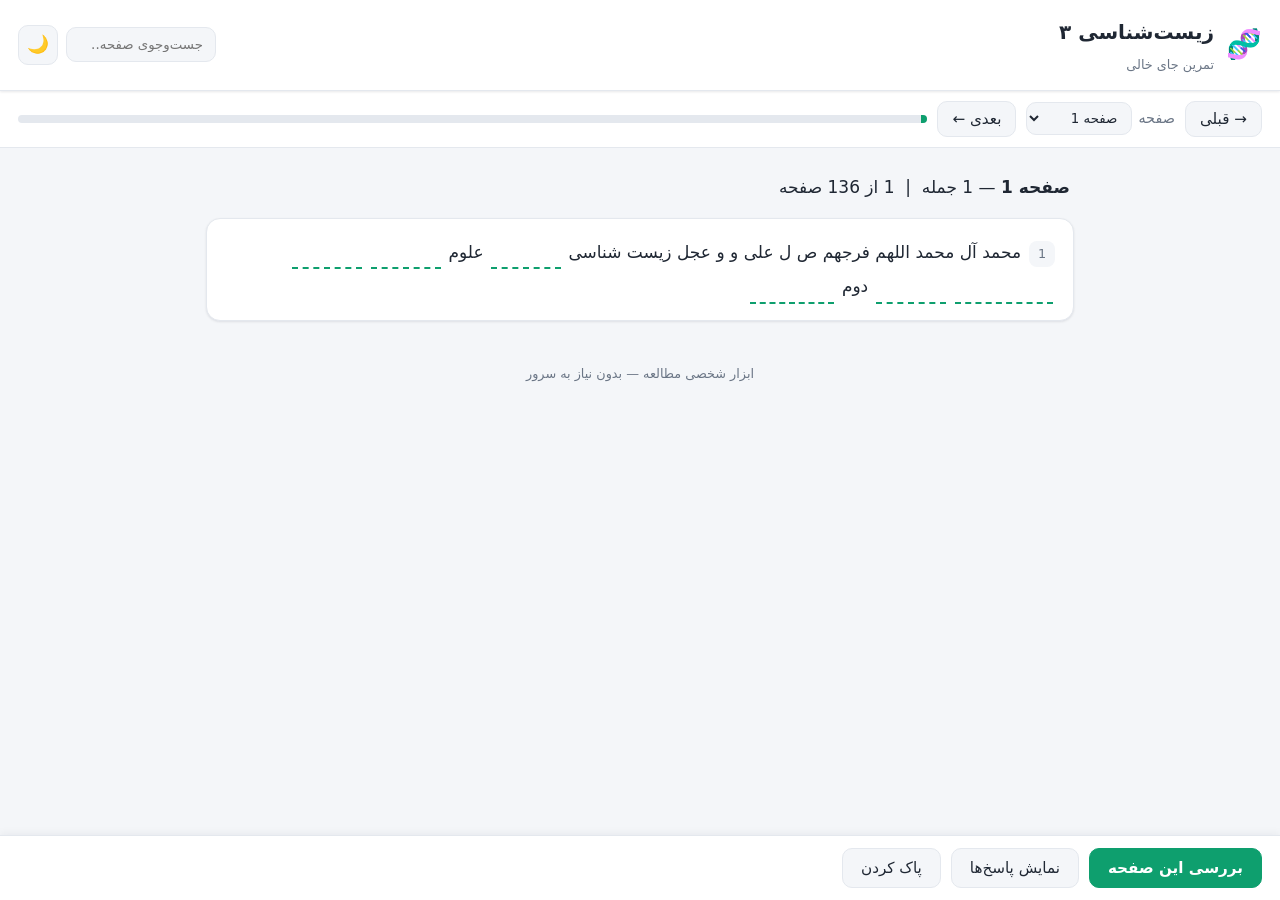
==== index.html @ 0c8d602a "سایت تمرین جای خالی زیست‌شناسی ۳" ====
<!DOCTYPE html>
<html lang="fa" dir="rtl">
<head>
  <meta charset="UTF-8" />
  <meta name="viewport" content="width=device-width, initial-scale=1.0" />
  <title>زیست‌شناسی ۳ — تمرین جای خالی</title>
  <link rel="stylesheet" href="style.css" />
</head>
<body>
  <header class="topbar">
    <div class="brand">
      <span class="logo">🧬</span>
      <div>
        <h1>زیست‌شناسی ۳</h1>
        <p class="sub">تمرین جای خالی</p>
      </div>
    </div>
    <div class="tools">
      <input id="search" type="search" placeholder="جست‌وجوی صفحه…" inputmode="numeric" />
      <button id="themeBtn" class="icon-btn" title="حالت شب/روز">🌙</button>
    </div>
  </header>

  <nav class="pager">
    <button id="prevBtn" class="nav-btn">→ قبلی</button>
    <label class="page-select">
      صفحه
      <select id="pageSelect"></select>
    </label>
    <button id="nextBtn" class="nav-btn">بعدی ←</button>
    <div class="progress-wrap"><div id="progress" class="progress"></div></div>
  </nav>

  <main id="content" class="content"><!-- جمله‌ها اینجا ساخته می‌شوند --></main>

  <div class="actionbar">
    <button id="checkBtn" class="primary">بررسی این صفحه</button>
    <button id="revealBtn">نمایش پاسخ‌ها</button>
    <button id="clearBtn">پاک کردن</button>
    <span id="score" class="score"></span>
  </div>

  <footer class="foot">
    <span>ابزار شخصی مطالعه — بدون نیاز به سرور</span>
  </footer>

  <script src="data.js"></script>
  <script src="app.js"></script>
</body>
</html>
---- style.css ----
:root{
  --bg:#f4f6f9; --panel:#ffffff; --ink:#1f2733; --muted:#6b7686;
  --line:#e4e8ee; --brand:#0e9f6e; --brand-d:#0b7d57;
  --ok:#0e9f6e; --ok-bg:#e6f6ef; --bad:#e02424; --bad-bg:#fdecec;
  --shadow:0 1px 3px rgba(16,24,40,.06),0 1px 2px rgba(16,24,40,.04);
  --radius:14px;
}
[data-theme="dark"]{
  --bg:#0f141a; --panel:#161d26; --ink:#e7edf3; --muted:#93a1b2;
  --line:#26313d; --brand:#22c58b; --brand-d:#1aa574;
  --ok:#22c58b; --ok-bg:#12332a; --bad:#ff6b6b; --bad-bg:#3a1d1d;
  --shadow:0 1px 3px rgba(0,0,0,.4);
}
*{box-sizing:border-box}
html,body{margin:0;padding:0}
body{
  font-family:Vazirmatn,"IRANSans",Tahoma,system-ui,sans-serif;
  background:var(--bg); color:var(--ink); line-height:2;
  font-size:17px; padding-bottom:90px;
}
h1{font-size:1.25rem;margin:0}
.sub{margin:0;color:var(--muted);font-size:.8rem}

/* Top bar */
.topbar{
  position:sticky; top:0; z-index:20;
  display:flex; justify-content:space-between; align-items:center; gap:12px;
  padding:12px 18px; background:var(--panel);
  border-bottom:1px solid var(--line); box-shadow:var(--shadow);
}
.brand{display:flex; align-items:center; gap:12px}
.logo{font-size:1.8rem}
.tools{display:flex; align-items:center; gap:8px}
#search{
  padding:9px 12px; border:1px solid var(--line); border-radius:10px;
  background:var(--bg); color:var(--ink); width:150px; font-family:inherit;
}
.icon-btn{
  border:1px solid var(--line); background:var(--bg); color:var(--ink);
  width:40px;height:40px;border-radius:10px;cursor:pointer;font-size:1.1rem;
}

/* Pager */
.pager{
  position:sticky; top:65px; z-index:15;
  display:flex; align-items:center; gap:10px; flex-wrap:wrap;
  padding:10px 18px; background:var(--panel); border-bottom:1px solid var(--line);
}
.nav-btn{
  padding:8px 14px; border:1px solid var(--line); border-radius:10px;
  background:var(--bg); color:var(--ink); cursor:pointer; font-family:inherit; font-size:.95rem;
}
.nav-btn:hover{border-color:var(--brand)}
.page-select{display:flex;align-items:center;gap:6px;color:var(--muted);font-size:.9rem}
#pageSelect{
  padding:7px 10px;border:1px solid var(--line);border-radius:10px;
  background:var(--bg);color:var(--ink);font-family:inherit;
}
.progress-wrap{flex:1;min-width:120px;height:8px;background:var(--line);border-radius:99px;overflow:hidden}
.progress{height:100%;width:0;background:var(--brand);transition:width .3s}

/* Content */
.content{max-width:900px;margin:22px auto;padding:0 16px;display:flex;flex-direction:column;gap:14px}
.card{
  background:var(--panel); border:1px solid var(--line);
  border-radius:var(--radius); padding:16px 18px; box-shadow:var(--shadow);
}
.card .num{
  display:inline-block; min-width:26px; height:26px; line-height:26px; text-align:center;
  background:var(--bg); color:var(--muted); border-radius:8px; font-size:.8rem; margin-left:8px;
}
.sentence{display:inline}

/* Blank inputs */
.blank{
  display:inline-block; min-width:70px; max-width:220px;
  padding:2px 8px; margin:0 2px; text-align:center;
  border:none; border-bottom:2px dashed var(--brand);
  background:transparent; color:var(--ink);
  font-family:inherit; font-size:1rem; line-height:1.6;
  transition:all .15s;
}
.blank:focus{outline:none;border-bottom-style:solid;background:var(--ok-bg)}
.blank.correct{border-bottom-color:var(--ok);background:var(--ok-bg);color:var(--ok);font-weight:600}
.blank.wrong{border-bottom-color:var(--bad);background:var(--bad-bg);color:var(--bad)}
.answer-hint{color:var(--ok);font-weight:600}

/* Action bar */
.actionbar{
  position:fixed; bottom:0; right:0; left:0; z-index:20;
  display:flex; align-items:center; gap:10px; flex-wrap:wrap;
  padding:12px 18px; background:var(--panel); border-top:1px solid var(--line);
  box-shadow:0 -2px 8px rgba(16,24,40,.05);
}
.actionbar button{
  padding:10px 18px; border-radius:10px; border:1px solid var(--line);
  background:var(--bg); color:var(--ink); cursor:pointer; font-family:inherit; font-size:.95rem;
}
.actionbar .primary{background:var(--brand);border-color:var(--brand);color:#fff;font-weight:600}
.actionbar .primary:hover{background:var(--brand-d)}
.score{margin-right:auto;color:var(--muted);font-weight:600}
.score b{color:var(--brand)}

.foot{text-align:center;color:var(--muted);font-size:.8rem;padding:18px}

@media (max-width:600px){
  body{font-size:16px}
  #search{width:110px}
  .brand h1{font-size:1.05rem}
  .content{margin:14px auto}
}
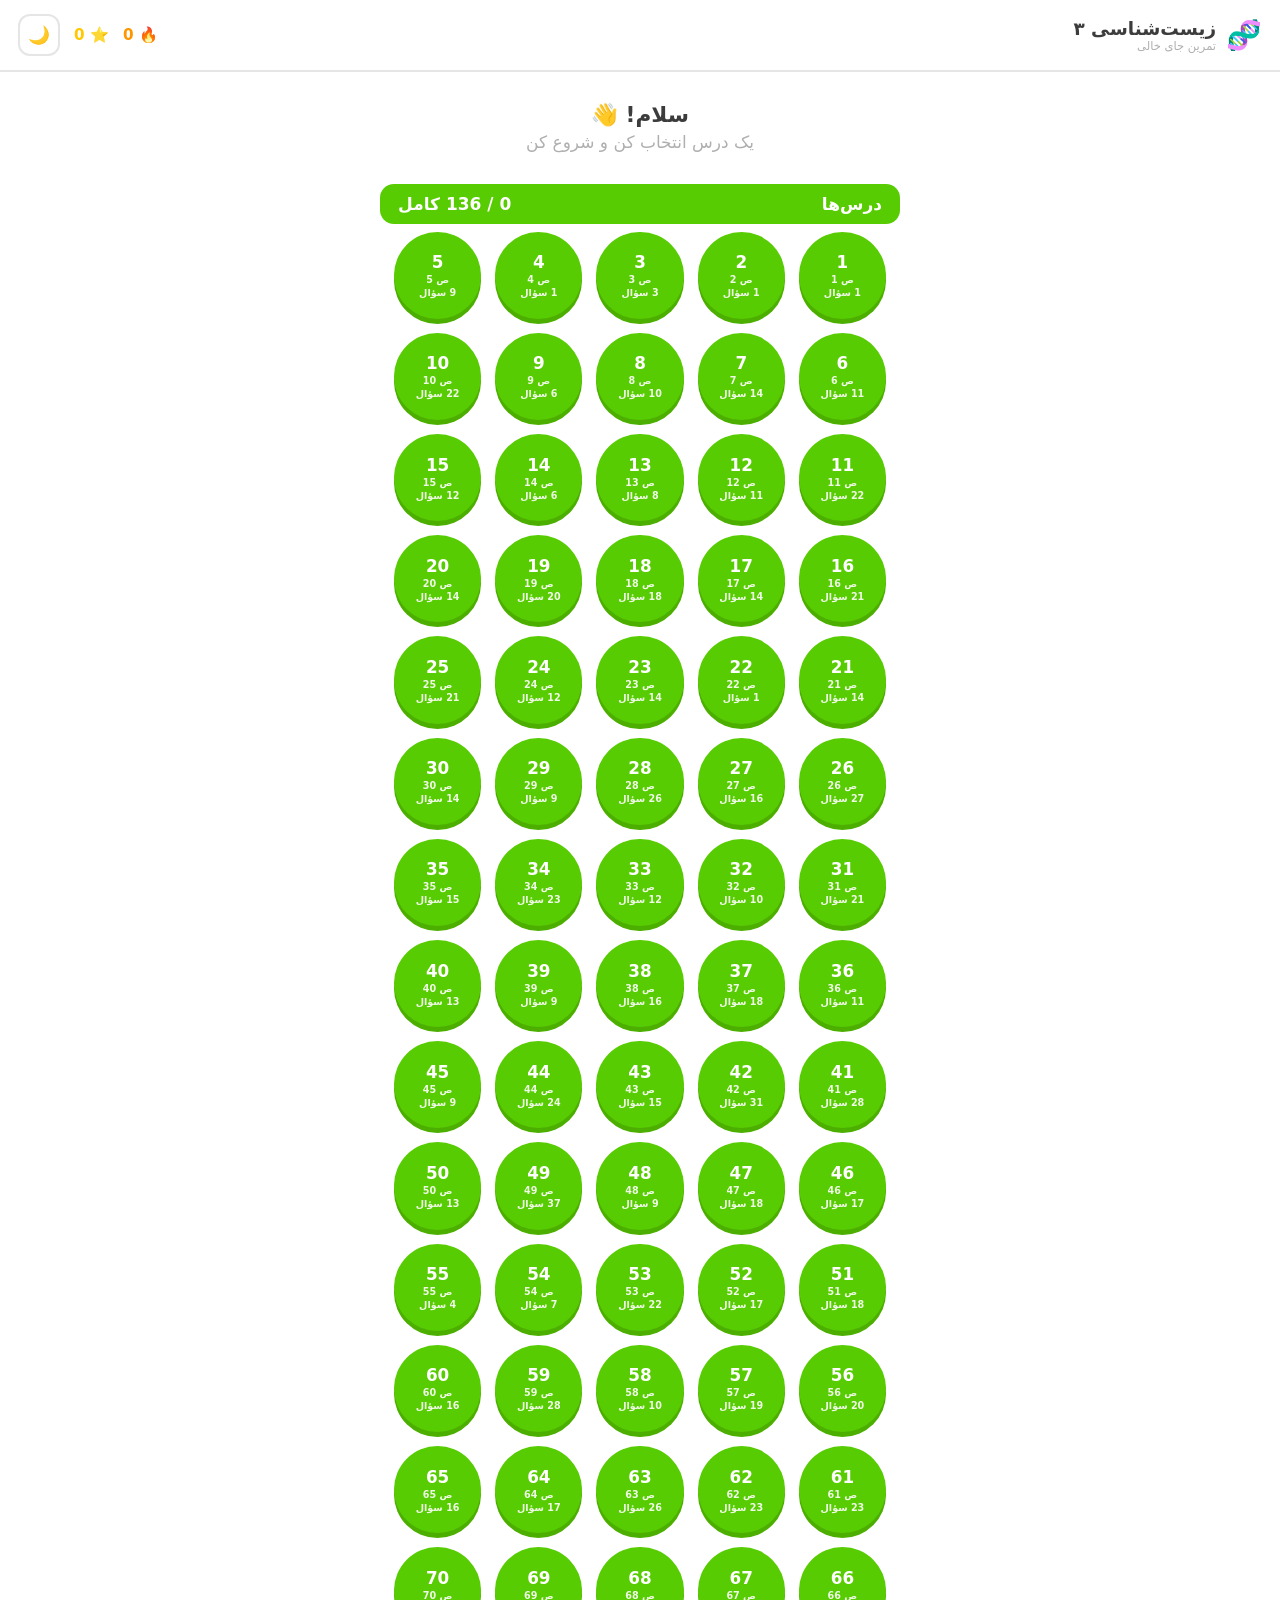
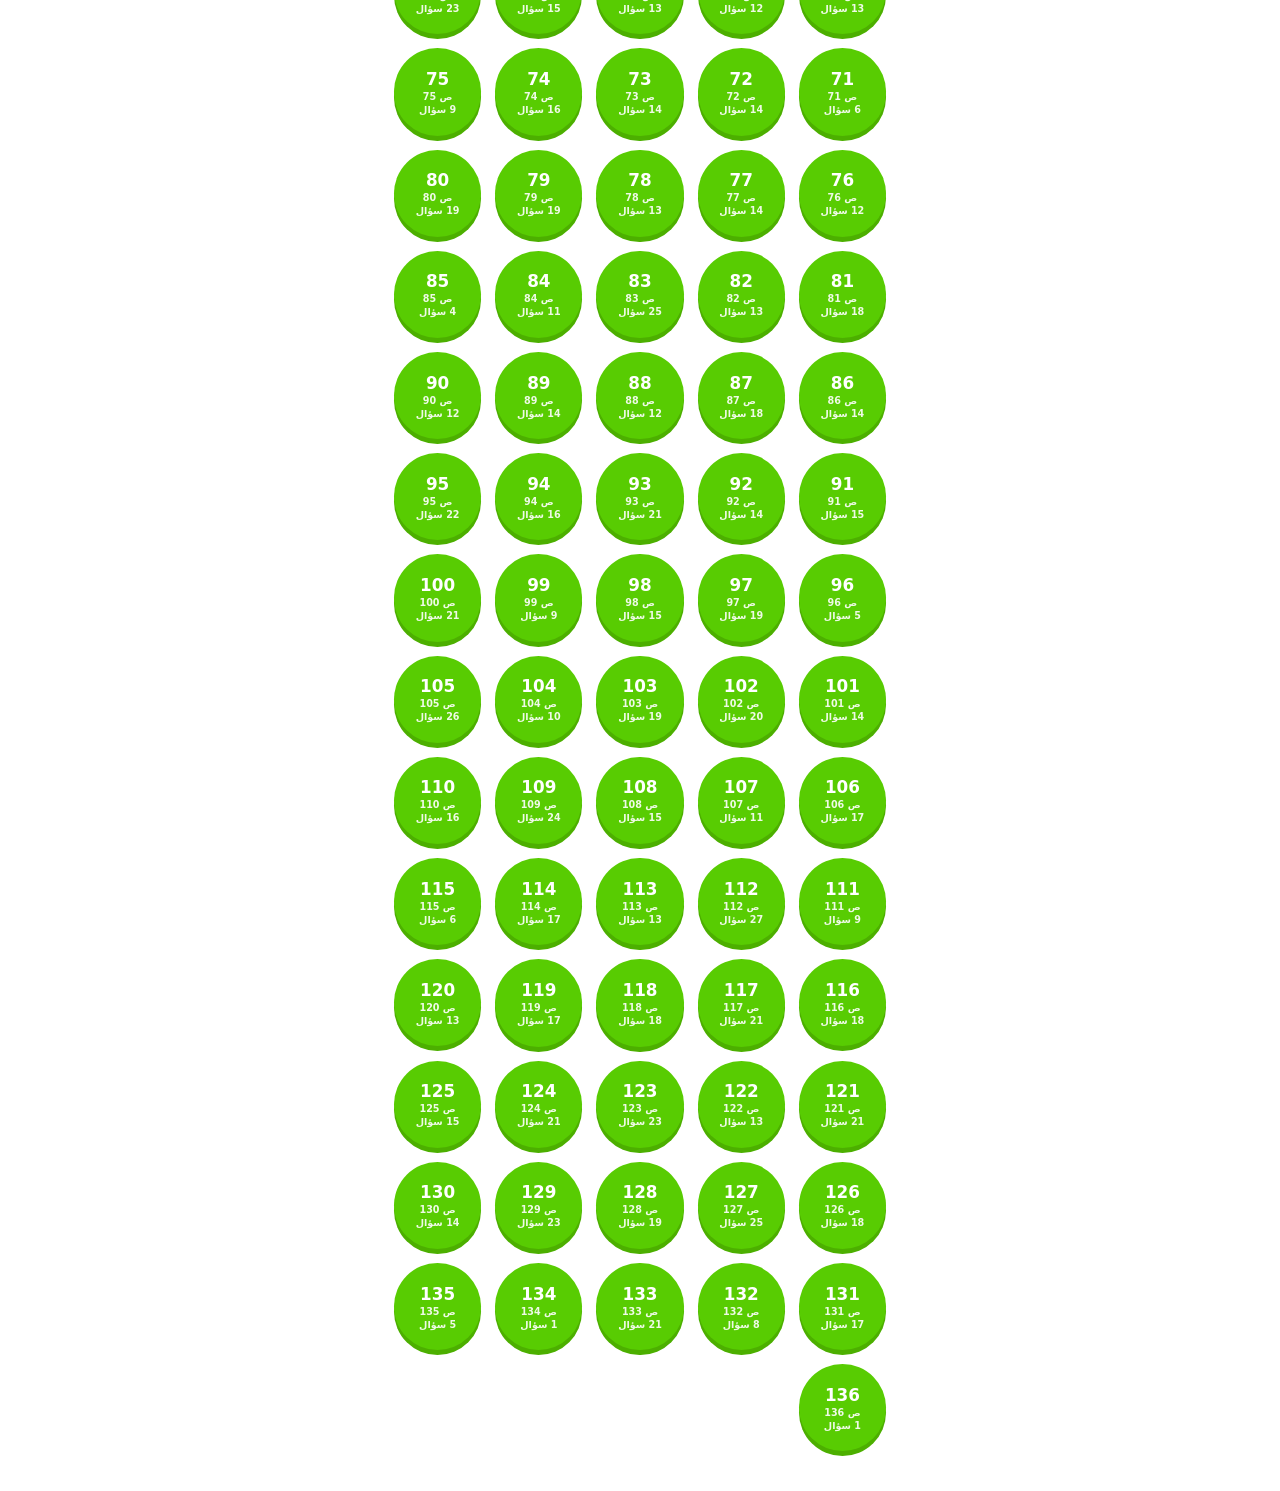
==== commit 591102fb: "رابط دولینگویی: یک سؤال در هر لحظه، بانک کلمات/تایپ، جان، XP، نوار پیشرفت و صفحه‌ی پایان درس" ====
--- a/index.html
+++ b/index.html
@@ -2,48 +2,12 @@
 <html lang="fa" dir="rtl">
 <head>
   <meta charset="UTF-8" />
-  <meta name="viewport" content="width=device-width, initial-scale=1.0" />
+  <meta name="viewport" content="width=device-width, initial-scale=1.0, maximum-scale=1.0, user-scalable=no" />
   <title>زیست‌شناسی ۳ — تمرین جای خالی</title>
   <link rel="stylesheet" href="style.css" />
 </head>
 <body>
-  <header class="topbar">
-    <div class="brand">
-      <span class="logo">🧬</span>
-      <div>
-        <h1>زیست‌شناسی ۳</h1>
-        <p class="sub">تمرین جای خالی</p>
-      </div>
-    </div>
-    <div class="tools">
-      <input id="search" type="search" placeholder="جست‌وجوی صفحه…" inputmode="numeric" />
-      <button id="themeBtn" class="icon-btn" title="حالت شب/روز">🌙</button>
-    </div>
-  </header>
-
-  <nav class="pager">
-    <button id="prevBtn" class="nav-btn">→ قبلی</button>
-    <label class="page-select">
-      صفحه
-      <select id="pageSelect"></select>
-    </label>
-    <button id="nextBtn" class="nav-btn">بعدی ←</button>
-    <div class="progress-wrap"><div id="progress" class="progress"></div></div>
-  </nav>
-
-  <main id="content" class="content"><!-- جمله‌ها اینجا ساخته می‌شوند --></main>
-
-  <div class="actionbar">
-    <button id="checkBtn" class="primary">بررسی این صفحه</button>
-    <button id="revealBtn">نمایش پاسخ‌ها</button>
-    <button id="clearBtn">پاک کردن</button>
-    <span id="score" class="score"></span>
-  </div>
-
-  <footer class="foot">
-    <span>ابزار شخصی مطالعه — بدون نیاز به سرور</span>
-  </footer>
-
+  <div id="app"><!-- صفحه‌ها با JS ساخته می‌شوند --></div>
   <script src="data.js"></script>
   <script src="app.js"></script>
 </body>
--- a/style.css
+++ b/style.css
@@ -1,111 +1,154 @@
 :root{
-  --bg:#f4f6f9; --panel:#ffffff; --ink:#1f2733; --muted:#6b7686;
-  --line:#e4e8ee; --brand:#0e9f6e; --brand-d:#0b7d57;
-  --ok:#0e9f6e; --ok-bg:#e6f6ef; --bad:#e02424; --bad-bg:#fdecec;
-  --shadow:0 1px 3px rgba(16,24,40,.06),0 1px 2px rgba(16,24,40,.04);
-  --radius:14px;
+  --green:#58cc02; --green-d:#4caf00; --green-hover:#61e002;
+  --blue:#1cb0f6; --blue-d:#1899d6;
+  --red:#ff4b4b; --red-d:#e63f3f;
+  --ink:#3c3c3c; --muted:#afafaf; --line:#e5e5e5; --line-d:#d0d0d0;
+  --panel:#ffffff; --bg:#ffffff;
+  --ok-bg:#d7ffb8; --ok-ink:#58a700;
+  --bad-bg:#ffdfe0; --bad-ink:#ea2b2b;
+  --gold:#ffc800;
+  --fill:#f7f7f7;
+  --radius:16px;
 }
 [data-theme="dark"]{
-  --bg:#0f141a; --panel:#161d26; --ink:#e7edf3; --muted:#93a1b2;
-  --line:#26313d; --brand:#22c58b; --brand-d:#1aa574;
-  --ok:#22c58b; --ok-bg:#12332a; --bad:#ff6b6b; --bad-bg:#3a1d1d;
-  --shadow:0 1px 3px rgba(0,0,0,.4);
+  --ink:#f1f4f8; --muted:#7d8ba0; --line:#37464f; --line-d:#2b3840;
+  --panel:#131f24; --bg:#131f24; --fill:#1f2c33;
+  --ok-bg:#202f36; --ok-ink:#79b933; --bad-bg:#3a1d20;
 }
-*{box-sizing:border-box}
-html,body{margin:0;padding:0}
+*{box-sizing:border-box;-webkit-tap-highlight-color:transparent}
+html,body{margin:0;padding:0;height:100%}
 body{
   font-family:Vazirmatn,"IRANSans",Tahoma,system-ui,sans-serif;
-  background:var(--bg); color:var(--ink); line-height:2;
-  font-size:17px; padding-bottom:90px;
+  background:var(--bg); color:var(--ink);
+  font-size:17px; overscroll-behavior:none;
 }
-h1{font-size:1.25rem;margin:0}
-.sub{margin:0;color:var(--muted);font-size:.8rem}
+button{font-family:inherit;cursor:pointer}
+#app{min-height:100%;display:flex;flex-direction:column}
 
-/* Top bar */
-.topbar{
-  position:sticky; top:0; z-index:20;
-  display:flex; justify-content:space-between; align-items:center; gap:12px;
-  padding:12px 18px; background:var(--panel);
-  border-bottom:1px solid var(--line); box-shadow:var(--shadow);
+/* ===== 3D buttons (Duolingo) ===== */
+.btn{
+  border:none; border-radius:14px; font-weight:800; font-size:1rem;
+  padding:13px 20px; color:#fff; letter-spacing:.2px;
+  box-shadow:0 4px 0 var(--green-d); background:var(--green);
+  transition:transform .05s, box-shadow .05s, filter .1s; text-transform:none;
 }
-.brand{display:flex; align-items:center; gap:12px}
-.logo{font-size:1.8rem}
-.tools{display:flex; align-items:center; gap:8px}
-#search{
-  padding:9px 12px; border:1px solid var(--line); border-radius:10px;
-  background:var(--bg); color:var(--ink); width:150px; font-family:inherit;
+.btn:active{transform:translateY(4px);box-shadow:0 0 0}
+.btn:disabled{background:var(--line);box-shadow:0 4px 0 var(--line-d);color:#fff;cursor:default}
+.btn.blue{background:var(--blue);box-shadow:0 4px 0 var(--blue-d)}
+.btn.red{background:var(--red);box-shadow:0 4px 0 var(--red-d)}
+.btn.ghost{background:transparent;color:var(--muted);box-shadow:none;border:2px solid var(--line);font-weight:800}
+.btn.ghost:active{transform:none;background:var(--fill)}
+.btn.wide{width:100%}
+
+/* ===== Home / path ===== */
+.home{padding:0 0 40px}
+.home-top{
+  position:sticky;top:0;z-index:5;background:var(--panel);border-bottom:2px solid var(--line);
+  padding:14px 18px;display:flex;align-items:center;justify-content:space-between;
 }
-.icon-btn{
-  border:1px solid var(--line); background:var(--bg); color:var(--ink);
-  width:40px;height:40px;border-radius:10px;cursor:pointer;font-size:1.1rem;
+.home-top .title{display:flex;align-items:center;gap:10px}
+.home-top .logo{font-size:1.8rem}
+.home-top h1{font-size:1.15rem;margin:0}
+.home-top .sub{margin:0;font-size:.72rem;color:var(--muted)}
+.stats-row{display:flex;gap:14px;align-items:center;font-weight:800}
+.stat{display:flex;align-items:center;gap:5px;font-size:.95rem}
+.stat.fire{color:#ff9600}.stat.xp{color:var(--gold)}.stat.heart{color:var(--red)}
+.icon-btn{border:2px solid var(--line);background:var(--panel);border-radius:12px;width:42px;height:42px;font-size:1.1rem}
+
+.home-hero{text-align:center;padding:26px 18px 10px}
+.home-hero h2{margin:.2em 0;font-size:1.35rem}
+.home-hero p{color:var(--muted);margin:0}
+.section-label{
+  max-width:520px;margin:22px auto 8px;padding:10px 18px;border-radius:14px;
+  background:var(--green);color:#fff;font-weight:800;display:flex;justify-content:space-between;align-items:center;
+}
+.lessons{max-width:520px;margin:0 auto;padding:0 14px;display:grid;grid-template-columns:repeat(auto-fill,minmax(84px,1fr));gap:14px}
+.lesson{
+  aspect-ratio:1;border:none;border-radius:50%;background:var(--green);
+  box-shadow:0 5px 0 var(--green-d);color:#fff;font-weight:800;font-size:1.05rem;
+  display:flex;flex-direction:column;align-items:center;justify-content:center;gap:2px;
+  transition:transform .05s,box-shadow .05s;position:relative;
+}
+.lesson:active{transform:translateY(5px);box-shadow:0 0 0}
+.lesson small{font-size:.6rem;font-weight:600;opacity:.9}
+.lesson.done{background:var(--gold);box-shadow:0 5px 0 #d9a900}
+.lesson.locked{background:var(--line);box-shadow:0 5px 0 var(--line-d);color:var(--muted)}
+.lesson .crown{position:absolute;top:-8px;font-size:.9rem}
+
+/* ===== Lesson screen ===== */
+.lesson-view{display:flex;flex-direction:column;flex:1;min-height:100vh}
+.lesson-head{display:flex;align-items:center;gap:14px;padding:14px 18px}
+.close-btn{border:none;background:none;font-size:1.6rem;color:var(--muted);font-weight:800;line-height:1}
+.pbar{flex:1;height:16px;background:var(--line);border-radius:99px;overflow:hidden}
+.pbar>div{height:100%;background:var(--green);width:0;border-radius:99px;transition:width .3s}
+.hearts{display:flex;align-items:center;gap:4px;color:var(--red);font-weight:800}
+
+.exercise{flex:1;max-width:640px;width:100%;margin:0 auto;padding:10px 20px;display:flex;flex-direction:column}
+.ex-title{font-size:1.35rem;font-weight:800;margin:14px 0 6px}
+.ex-sub{color:var(--muted);font-size:.85rem;margin-bottom:16px}
+.sentence-box{
+  font-size:1.15rem;line-height:2.4;background:var(--fill);
+  border:2px solid var(--line);border-radius:var(--radius);padding:18px;margin-bottom:8px;
+}
+.tok{white-space:nowrap}
+
+/* blanks */
+.slot{
+  display:inline-block;min-width:78px;height:38px;line-height:34px;vertical-align:middle;
+  margin:0 3px;padding:0 8px;text-align:center;border-radius:10px;
+  border:2px dashed var(--blue);color:var(--ink);background:var(--panel);font-weight:700;
+}
+.slot.filled{border-style:solid;border-color:var(--blue);background:var(--panel)}
+.slot.sel{border-color:var(--gold);box-shadow:0 0 0 3px rgba(255,200,0,.25)}
+.slot.correct{border-color:var(--green);background:var(--ok-bg);color:var(--ok-ink)}
+.slot.wrong{border-color:var(--red);background:var(--bad-bg);color:var(--bad-ink);text-decoration:line-through}
+input.slot{outline:none;font-family:inherit;font-size:1rem}
+
+/* word bank */
+.bank{display:flex;flex-wrap:wrap;gap:10px;justify-content:center;margin-top:18px}
+.chip{
+  border:2px solid var(--line);border-bottom-width:4px;border-radius:12px;
+  background:var(--panel);color:var(--ink);font-weight:700;font-size:1rem;padding:9px 15px;
+  transition:transform .05s;
+}
+.chip:active{transform:translateY(2px)}
+.chip.used{visibility:hidden}
+
+.mode-toggle{display:flex;justify-content:center;margin-top:14px}
+.mode-toggle button{
+  border:2px solid var(--line);background:var(--panel);color:var(--muted);
+  border-radius:10px;padding:6px 12px;font-weight:700;font-size:.82rem;
 }
 
-/* Pager */
-.pager{
-  position:sticky; top:65px; z-index:15;
-  display:flex; align-items:center; gap:10px; flex-wrap:wrap;
-  padding:10px 18px; background:var(--panel); border-bottom:1px solid var(--line);
+/* ===== Feedback footer ===== */
+.footer{
+  position:sticky;bottom:0;border-top:2px solid var(--line);background:var(--panel);
+  padding:16px 20px;transition:background .2s;
 }
-.nav-btn{
-  padding:8px 14px; border:1px solid var(--line); border-radius:10px;
-  background:var(--bg); color:var(--ink); cursor:pointer; font-family:inherit; font-size:.95rem;
+.footer.correct{background:var(--ok-bg);border-color:transparent}
+.footer.wrong{background:var(--bad-bg);border-color:transparent}
+.feedback{max-width:640px;margin:0 auto 12px;display:none}
+.feedback .head{font-size:1.25rem;font-weight:900;display:flex;align-items:center;gap:8px}
+.footer.correct .feedback .head{color:var(--ok-ink)}
+.footer.wrong .feedback .head{color:var(--bad-ink)}
+.feedback .ans{margin-top:4px;font-size:.95rem;color:var(--ink)}
+.feedback .ans b{font-weight:800}
+.footer .row{max-width:640px;margin:0 auto;display:flex;gap:12px;align-items:center}
+.footer .row .btn{flex:1;max-width:320px;margin-inline-start:auto}
+
+/* ===== Complete screen ===== */
+.complete{flex:1;display:flex;flex-direction:column;align-items:center;justify-content:center;text-align:center;padding:30px;gap:6px}
+.complete .big{font-size:4rem}
+.complete h2{margin:.2em 0;font-size:1.7rem;color:var(--gold)}
+.complete .cards{display:flex;gap:14px;margin:18px 0;flex-wrap:wrap;justify-content:center}
+.rcard{border:3px solid var(--gold);border-radius:16px;padding:2px;min-width:130px;background:var(--gold)}
+.rcard .inner{background:var(--panel);border-radius:13px;padding:12px}
+.rcard .k{font-size:.72rem;color:var(--muted);font-weight:800}
+.rcard .v{font-size:1.4rem;font-weight:900}
+.rcard.xp .v{color:var(--gold)} .rcard.acc .v{color:var(--green)}
+
+.center-wrap{max-width:420px;width:100%;margin:0 auto}
+@media (max-width:520px){
+  body{font-size:16px}
+  .sentence-box{font-size:1.05rem;line-height:2.3}
 }
-.nav-btn:hover{border-color:var(--brand)}
-.page-select{display:flex;align-items:center;gap:6px;color:var(--muted);font-size:.9rem}
-#pageSelect{
-  padding:7px 10px;border:1px solid var(--line);border-radius:10px;
-  background:var(--bg);color:var(--ink);font-family:inherit;
-}
-.progress-wrap{flex:1;min-width:120px;height:8px;background:var(--line);border-radius:99px;overflow:hidden}
-.progress{height:100%;width:0;background:var(--brand);transition:width .3s}
-
-/* Content */
-.content{max-width:900px;margin:22px auto;padding:0 16px;display:flex;flex-direction:column;gap:14px}
-.card{
-  background:var(--panel); border:1px solid var(--line);
-  border-radius:var(--radius); padding:16px 18px; box-shadow:var(--shadow);
-}
-.card .num{
-  display:inline-block; min-width:26px; height:26px; line-height:26px; text-align:center;
-  background:var(--bg); color:var(--muted); border-radius:8px; font-size:.8rem; margin-left:8px;
-}
-.sentence{display:inline}
-
-/* Blank inputs */
-.blank{
-  display:inline-block; min-width:70px; max-width:220px;
-  padding:2px 8px; margin:0 2px; text-align:center;
-  border:none; border-bottom:2px dashed var(--brand);
-  background:transparent; color:var(--ink);
-  font-family:inherit; font-size:1rem; line-height:1.6;
-  transition:all .15s;
-}
-.blank:focus{outline:none;border-bottom-style:solid;background:var(--ok-bg)}
-.blank.correct{border-bottom-color:var(--ok);background:var(--ok-bg);color:var(--ok);font-weight:600}
-.blank.wrong{border-bottom-color:var(--bad);background:var(--bad-bg);color:var(--bad)}
-.answer-hint{color:var(--ok);font-weight:600}
-
-/* Action bar */
-.actionbar{
-  position:fixed; bottom:0; right:0; left:0; z-index:20;
-  display:flex; align-items:center; gap:10px; flex-wrap:wrap;
-  padding:12px 18px; background:var(--panel); border-top:1px solid var(--line);
-  box-shadow:0 -2px 8px rgba(16,24,40,.05);
-}
-.actionbar button{
-  padding:10px 18px; border-radius:10px; border:1px solid var(--line);
-  background:var(--bg); color:var(--ink); cursor:pointer; font-family:inherit; font-size:.95rem;
-}
-.actionbar .primary{background:var(--brand);border-color:var(--brand);color:#fff;font-weight:600}
-.actionbar .primary:hover{background:var(--brand-d)}
-.score{margin-right:auto;color:var(--muted);font-weight:600}
-.score b{color:var(--brand)}
-
-.foot{text-align:center;color:var(--muted);font-size:.8rem;padding:18px}
-
-@media (max-width:600px){
-  body{font-size:16px}
-  #search{width:110px}
-  .brand h1{font-size:1.05rem}
-  .content{margin:14px auto}
-}
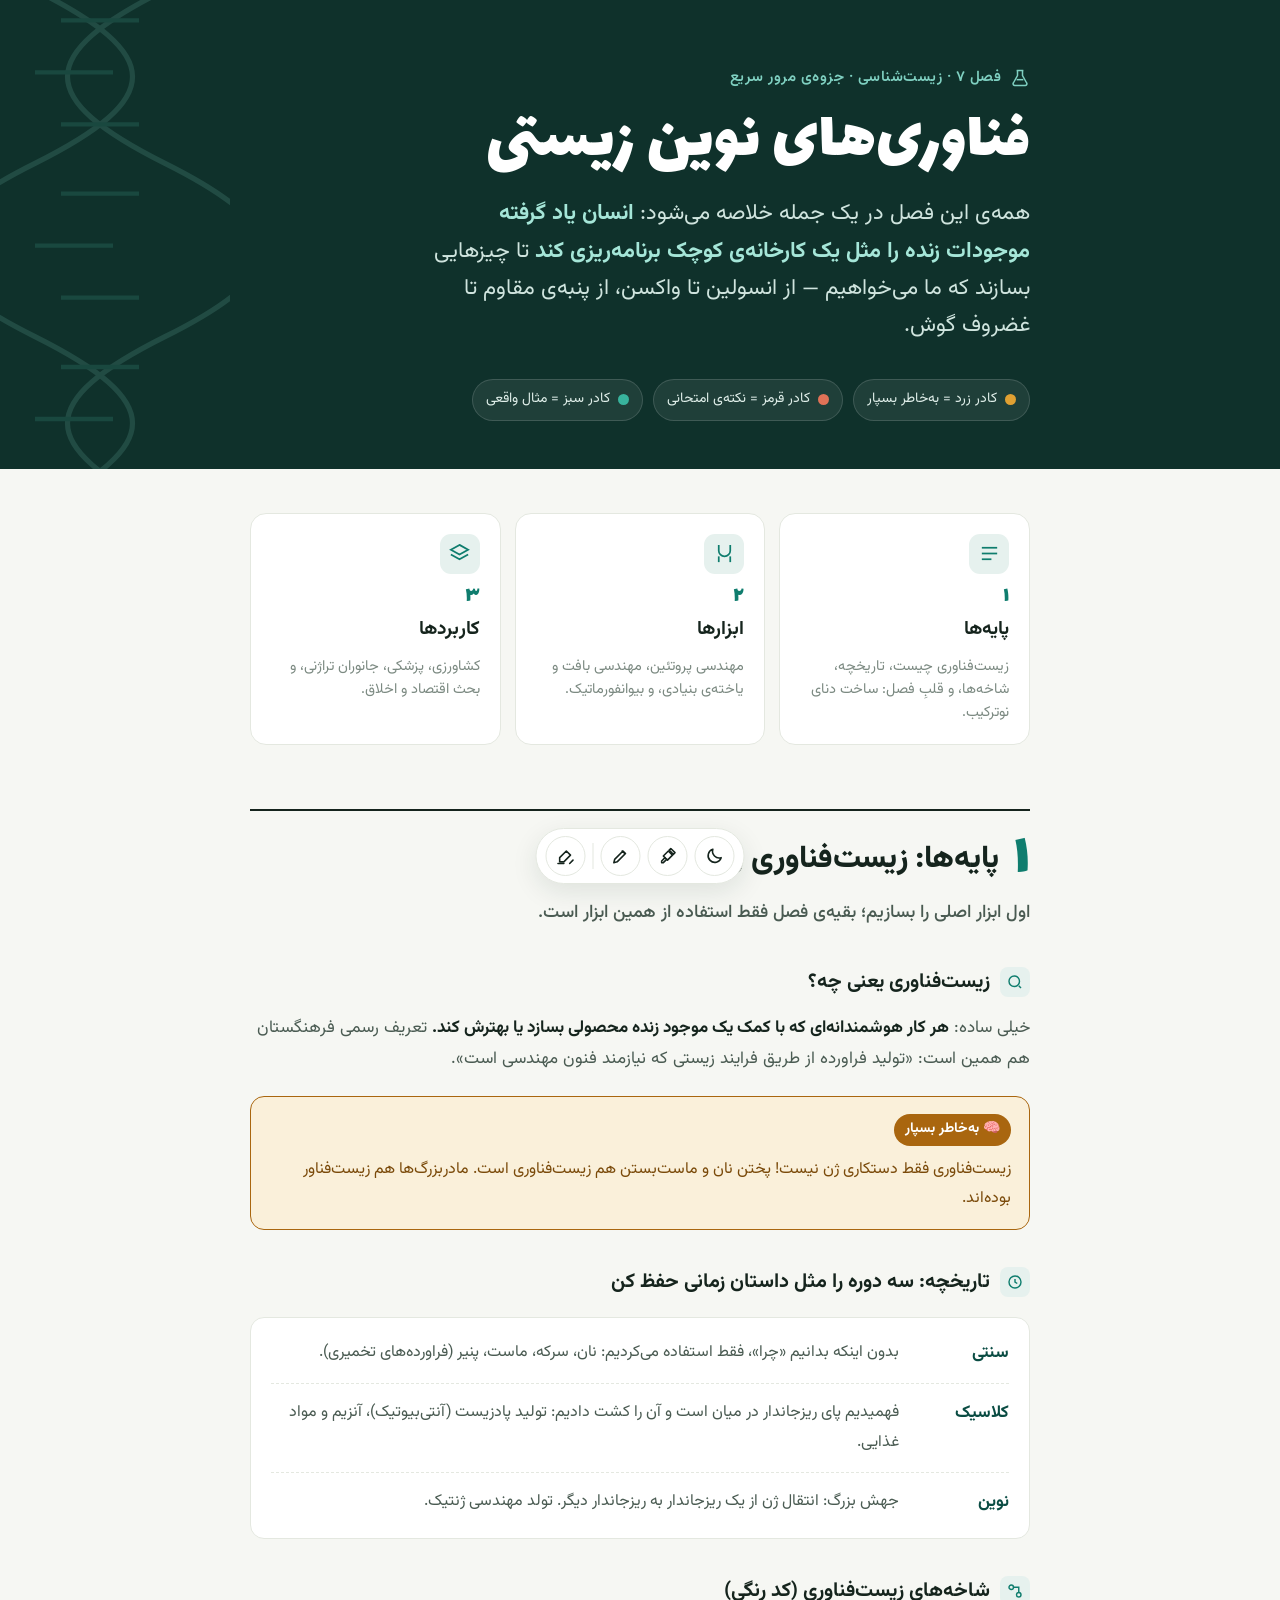
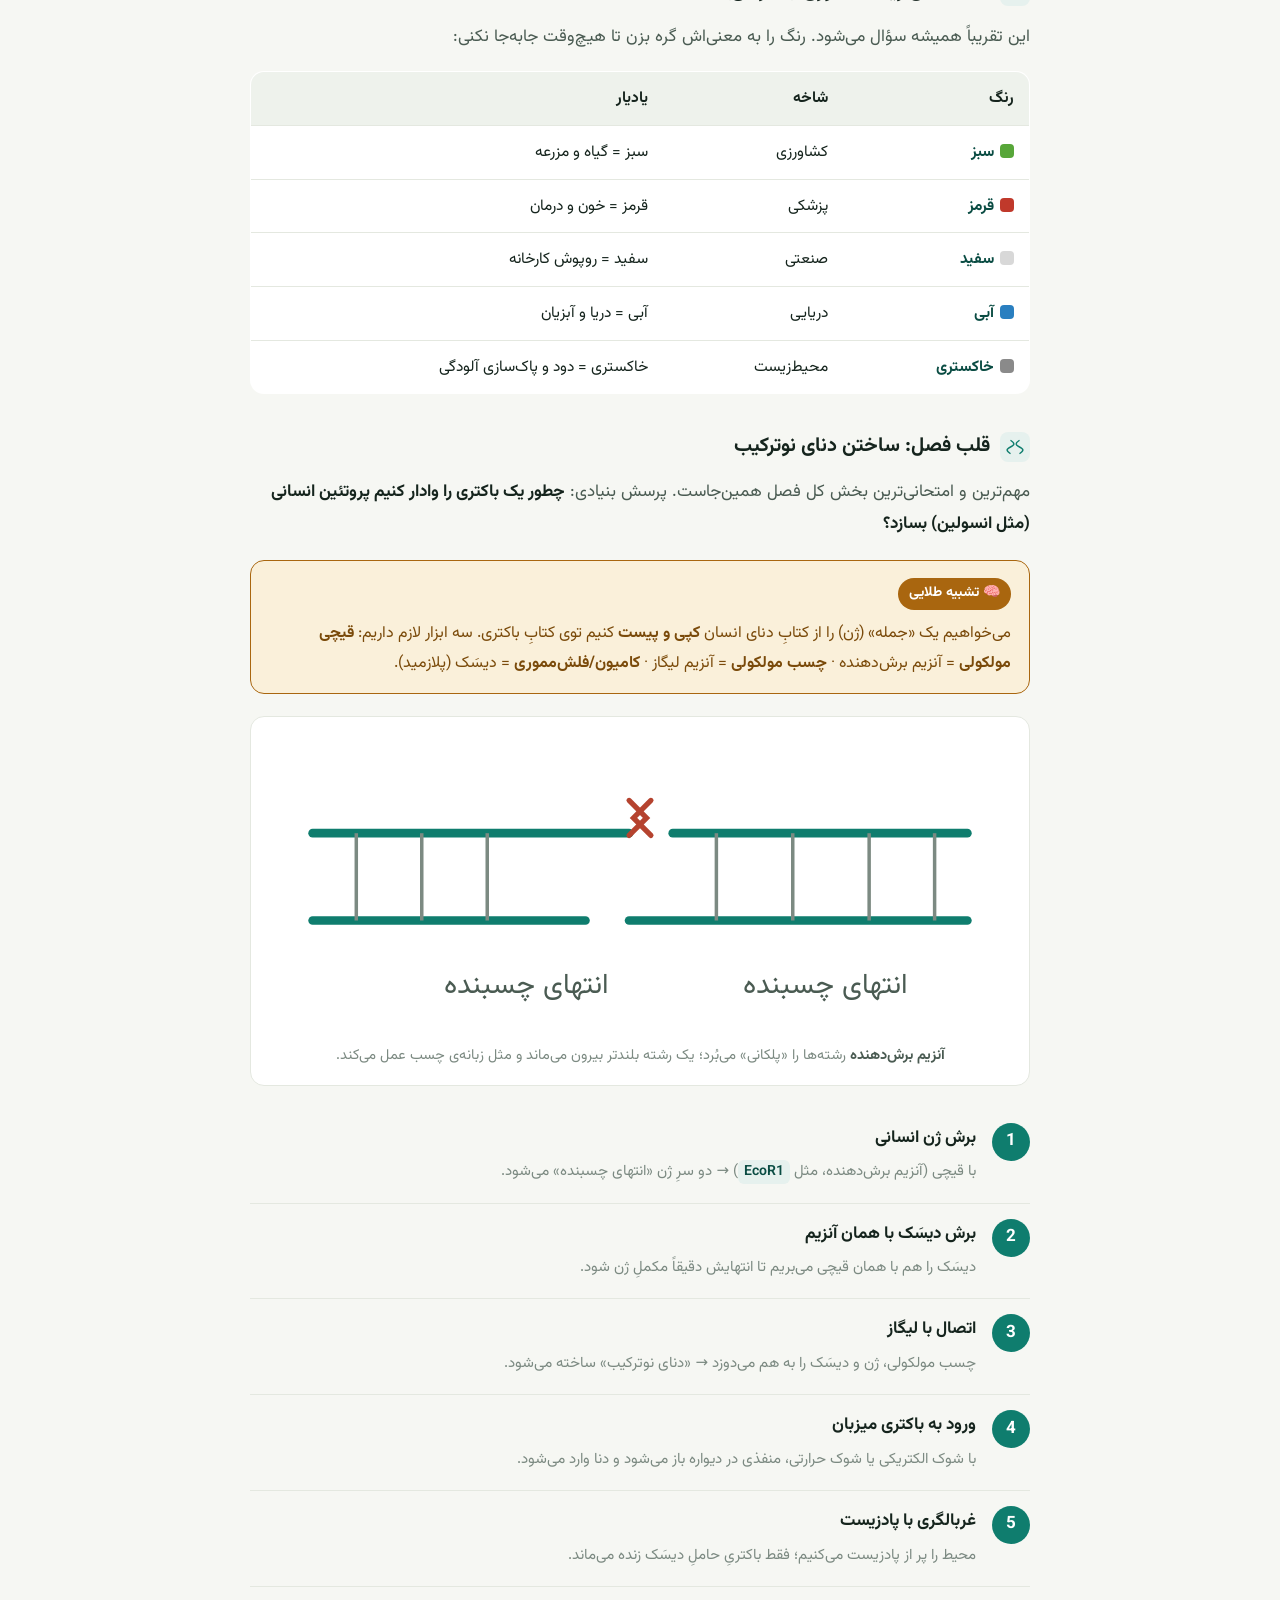
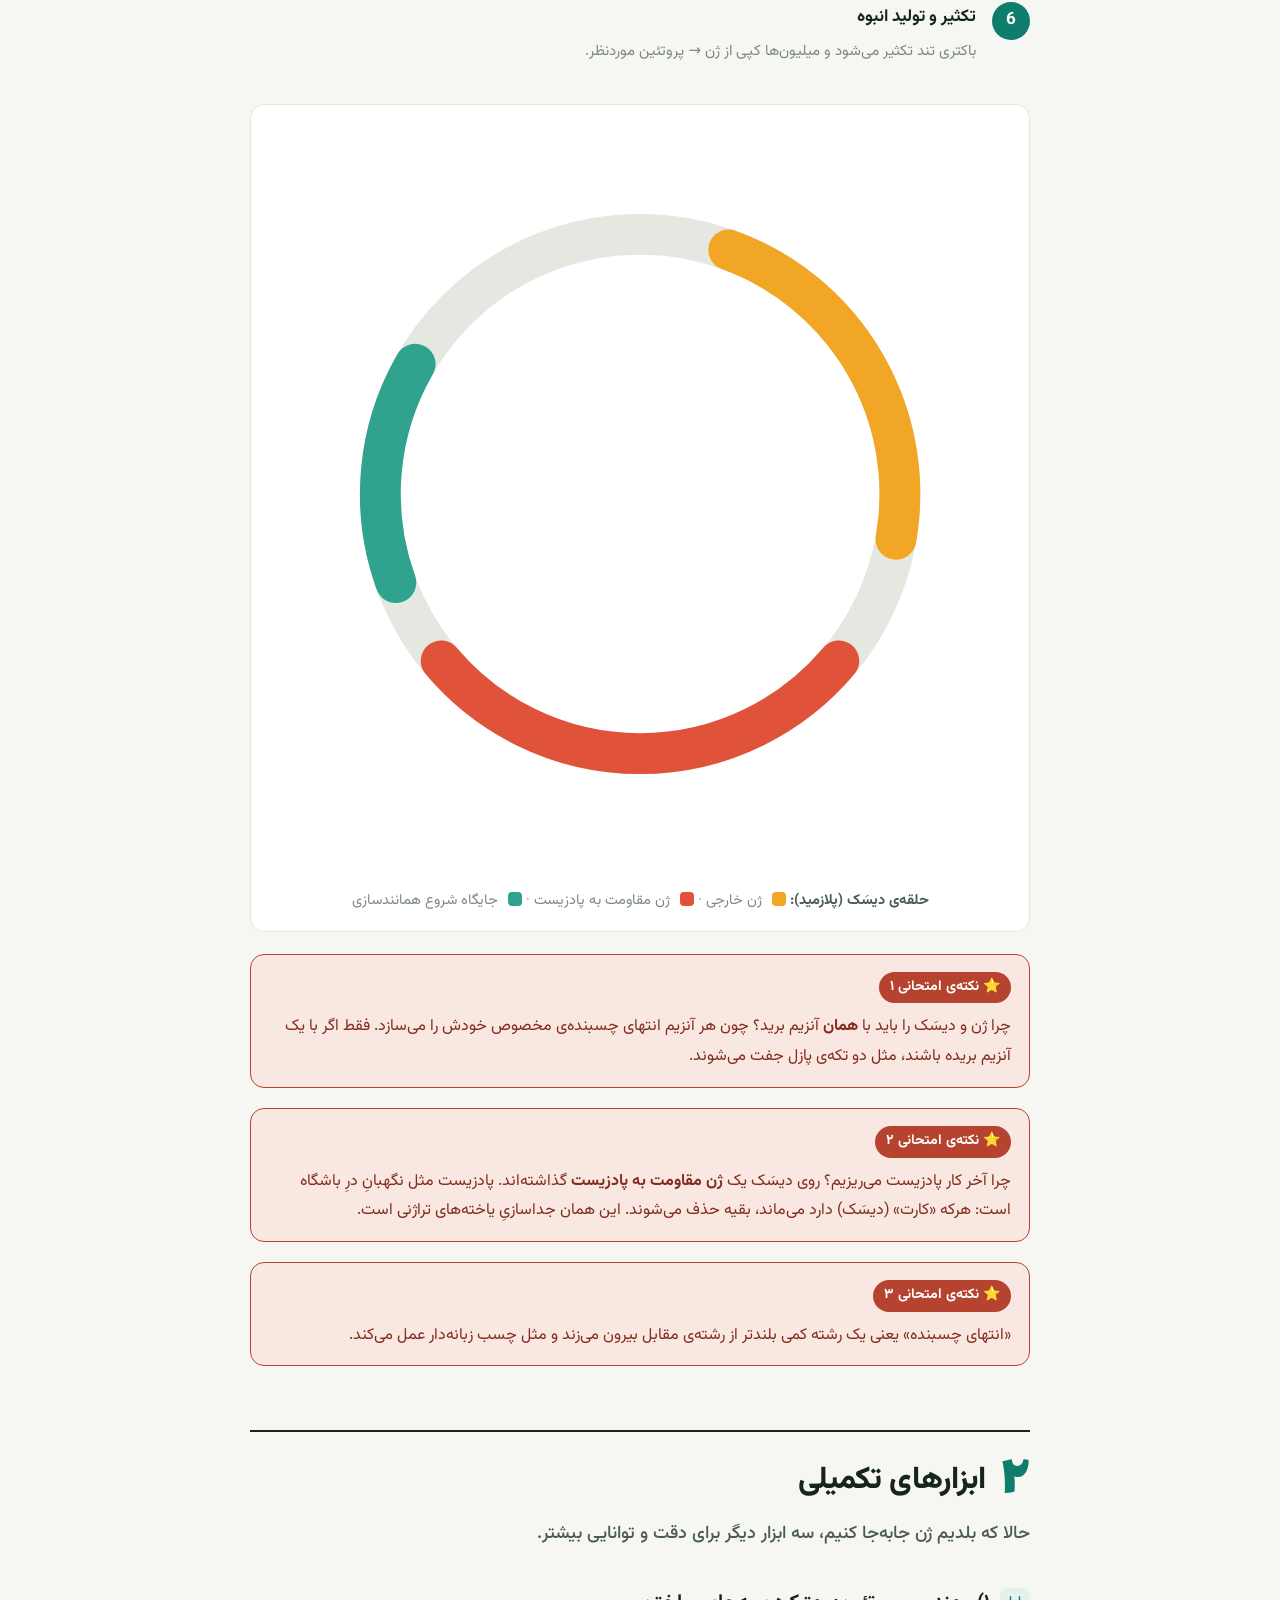
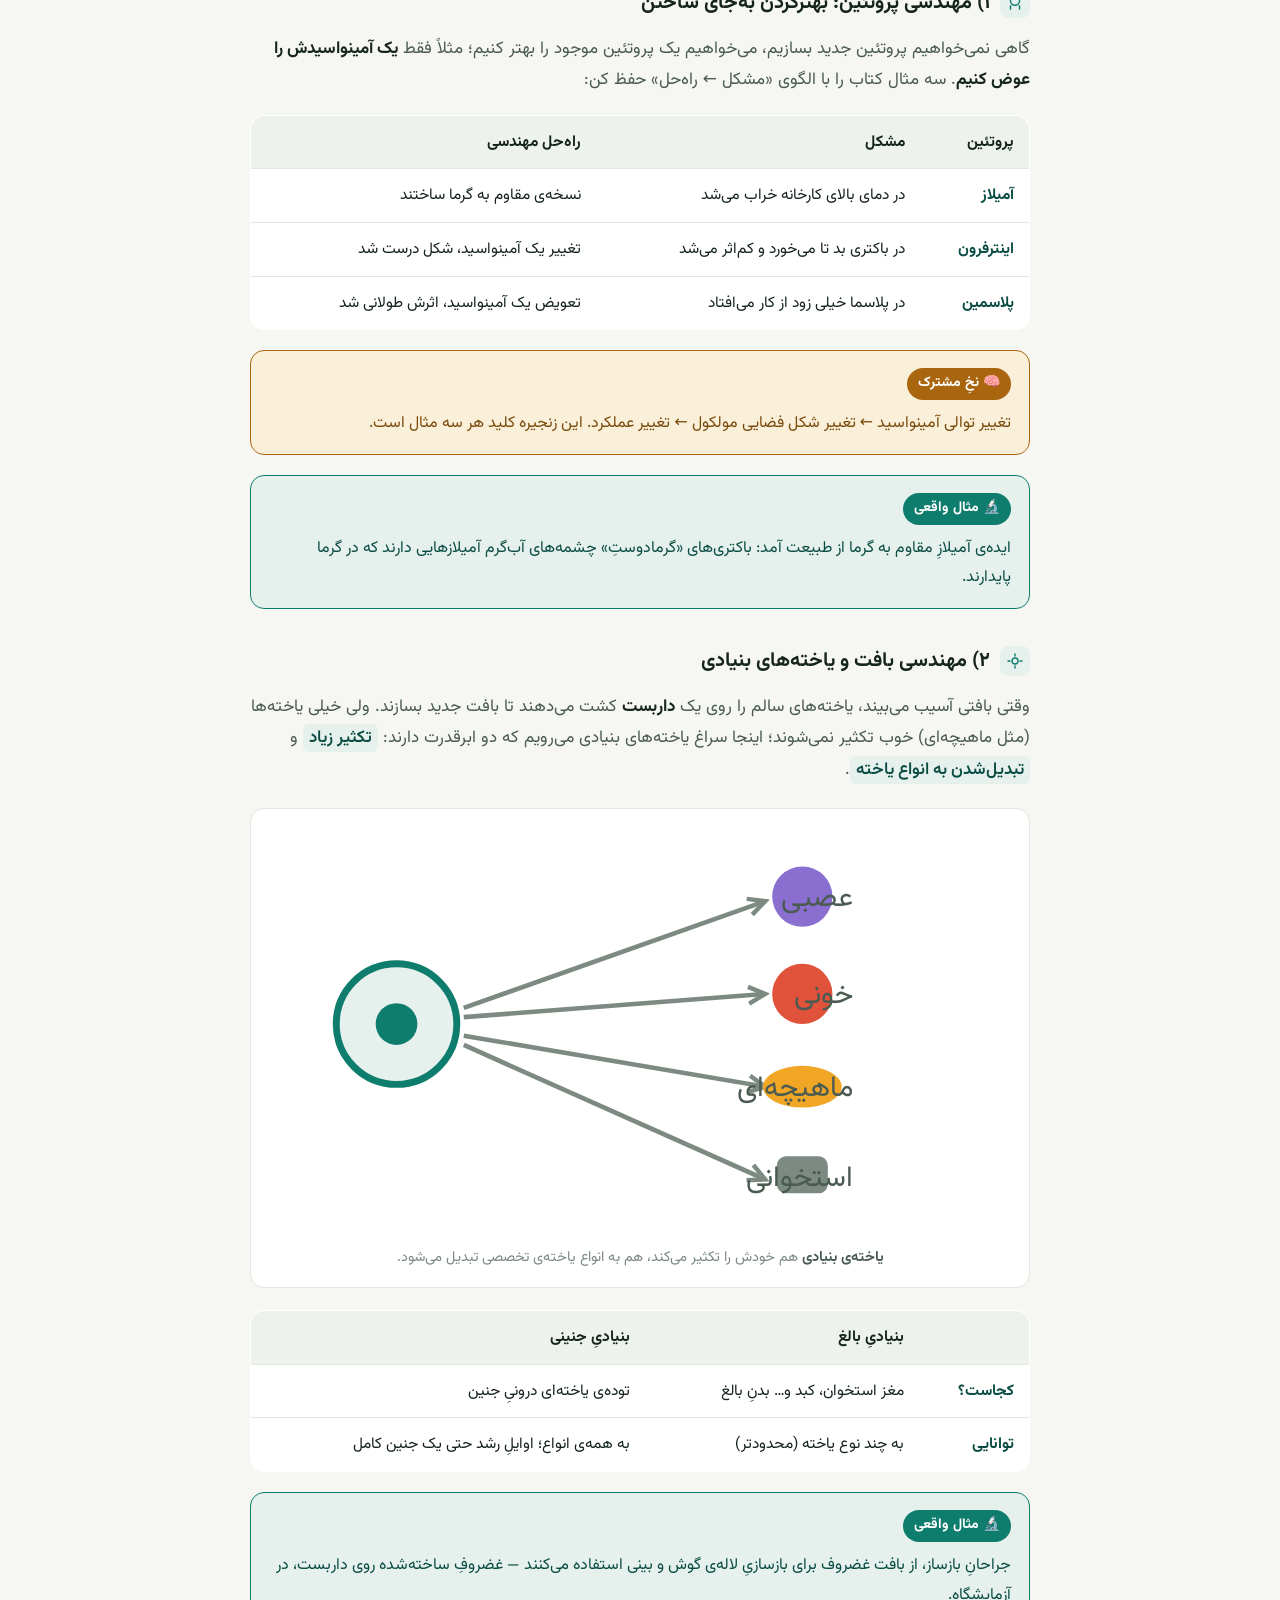
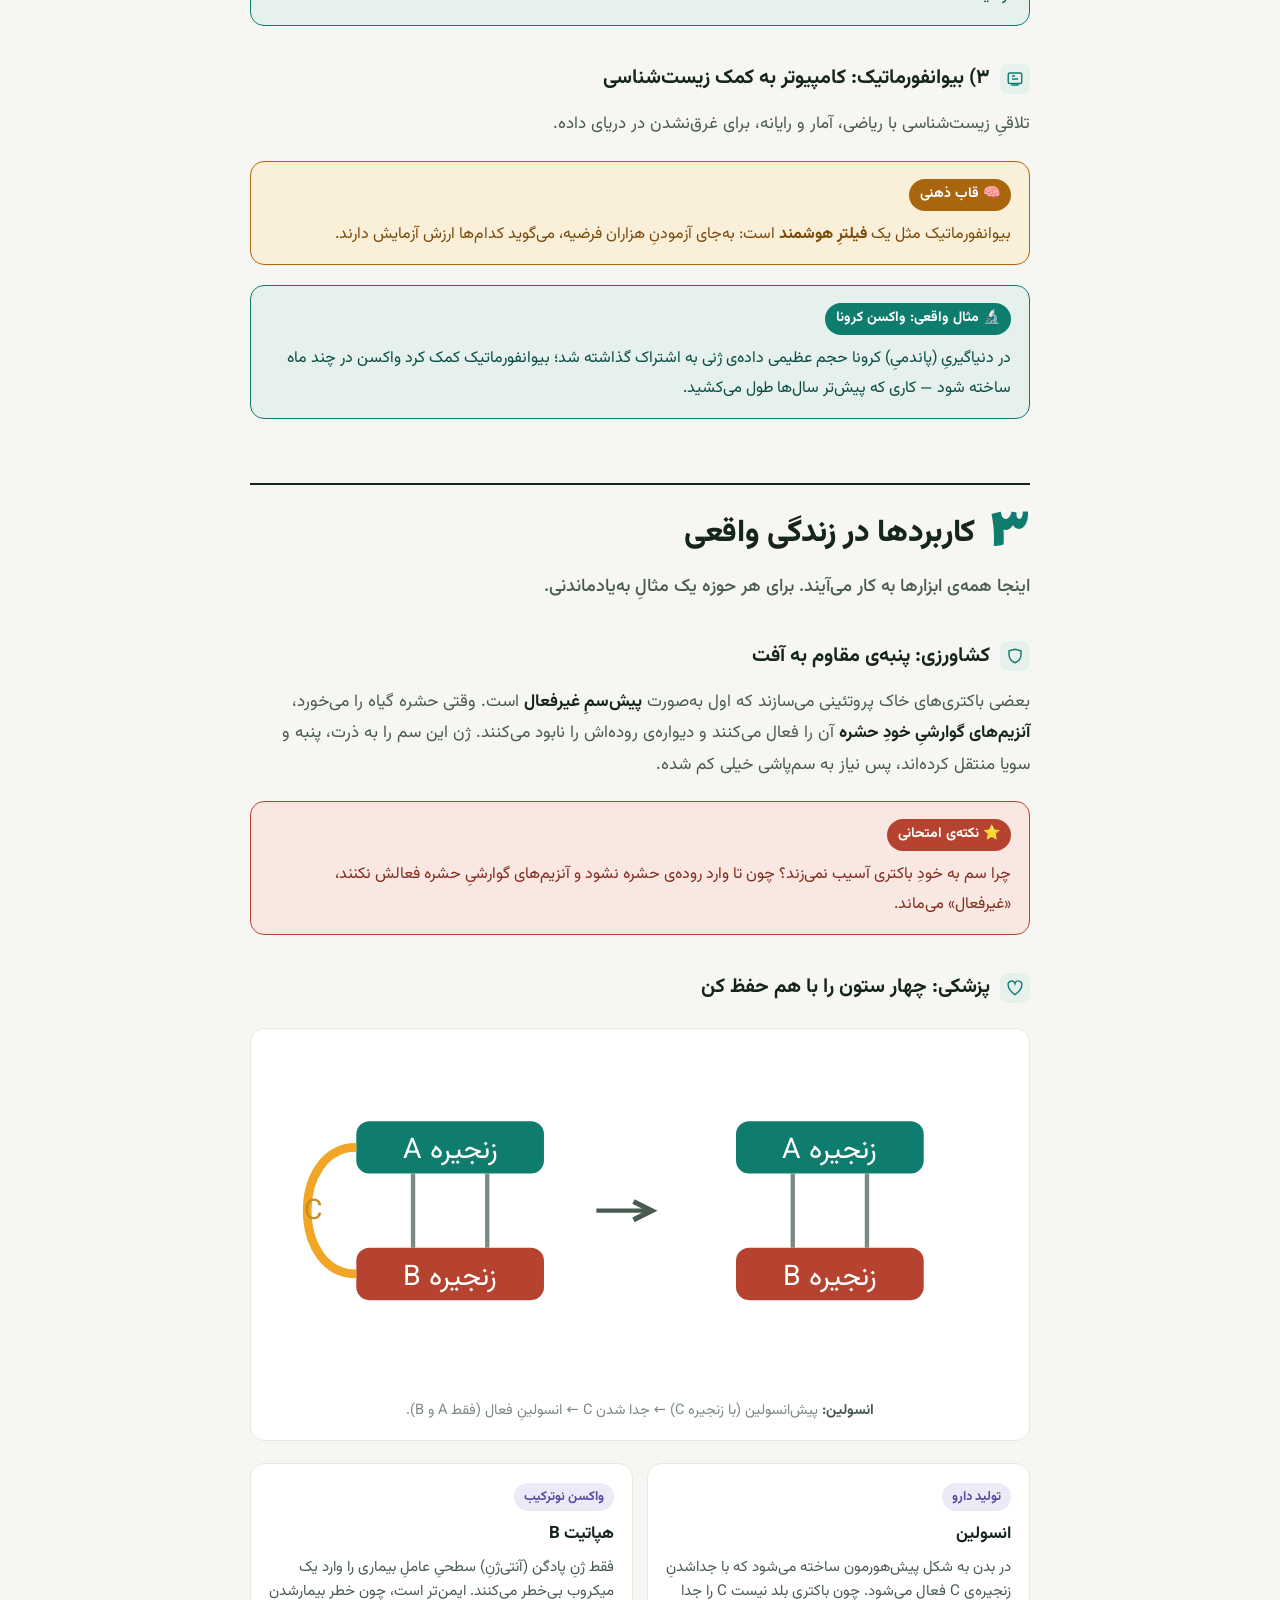
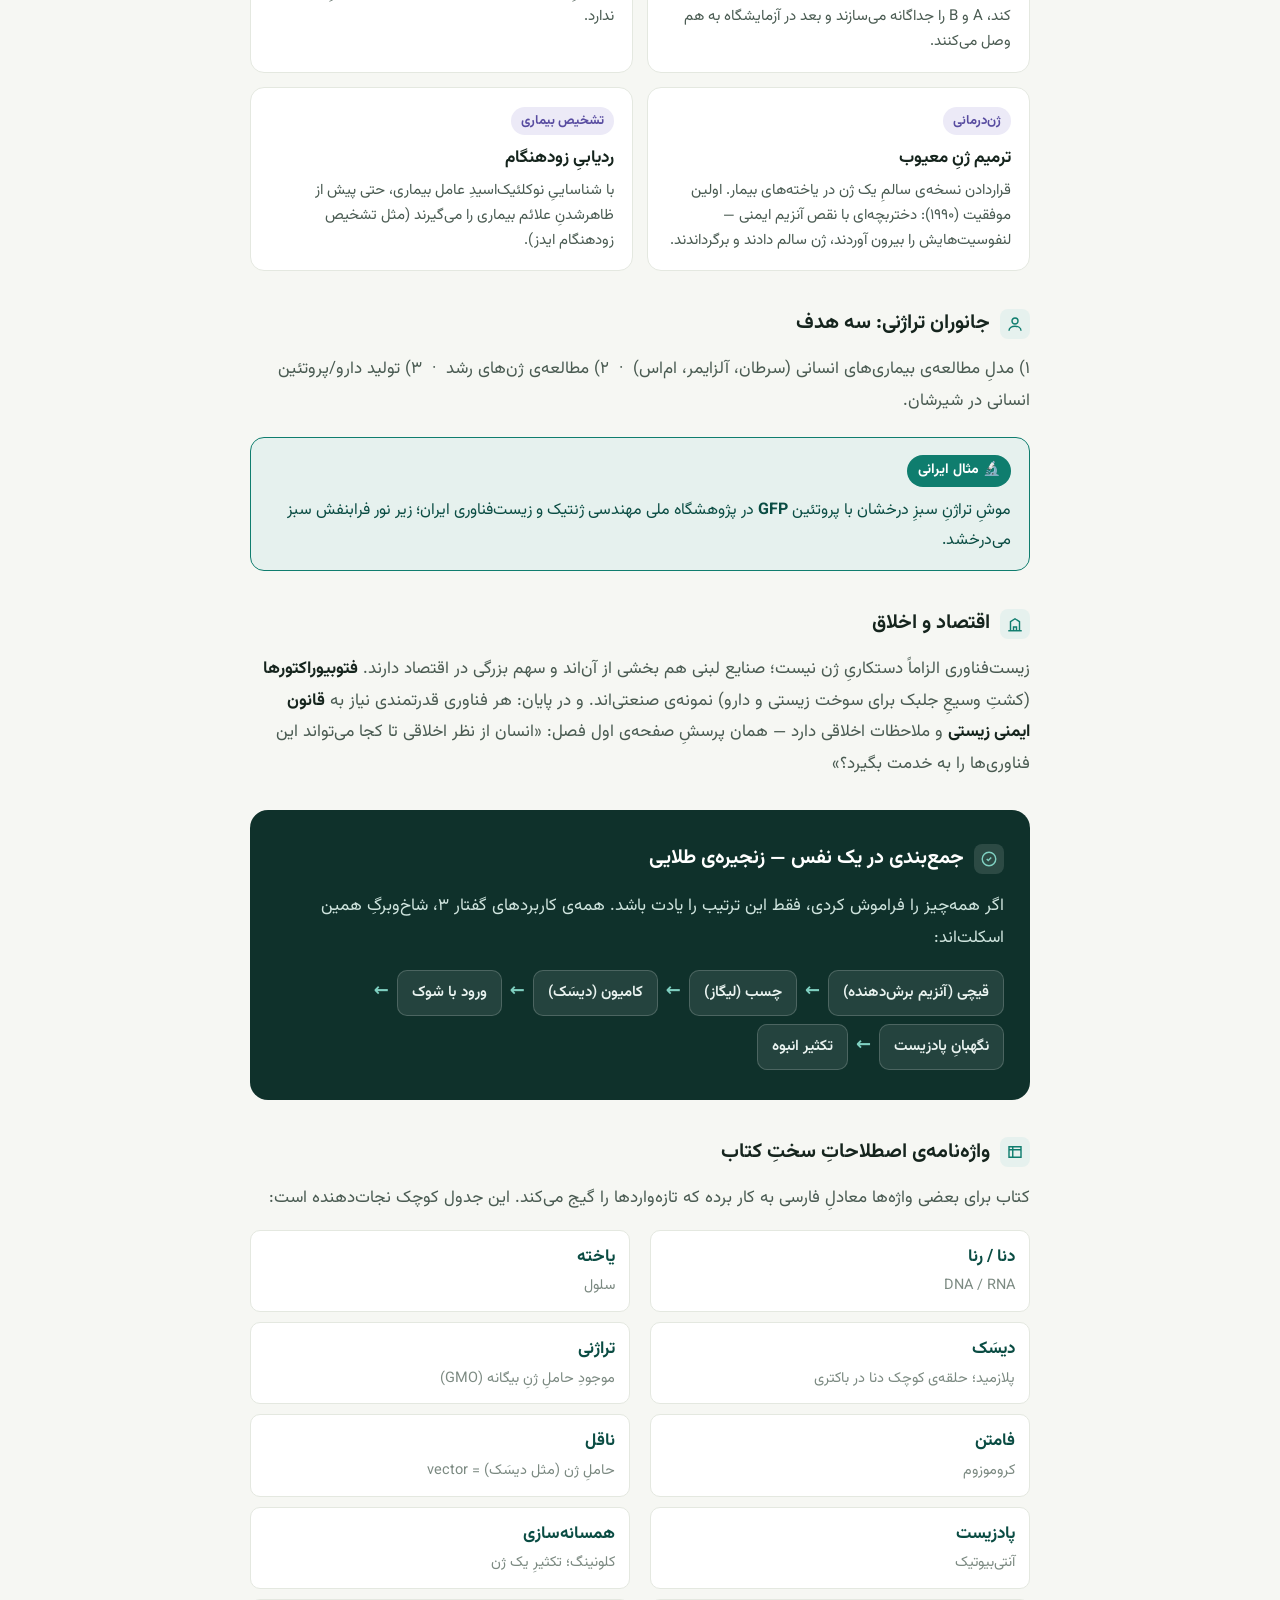
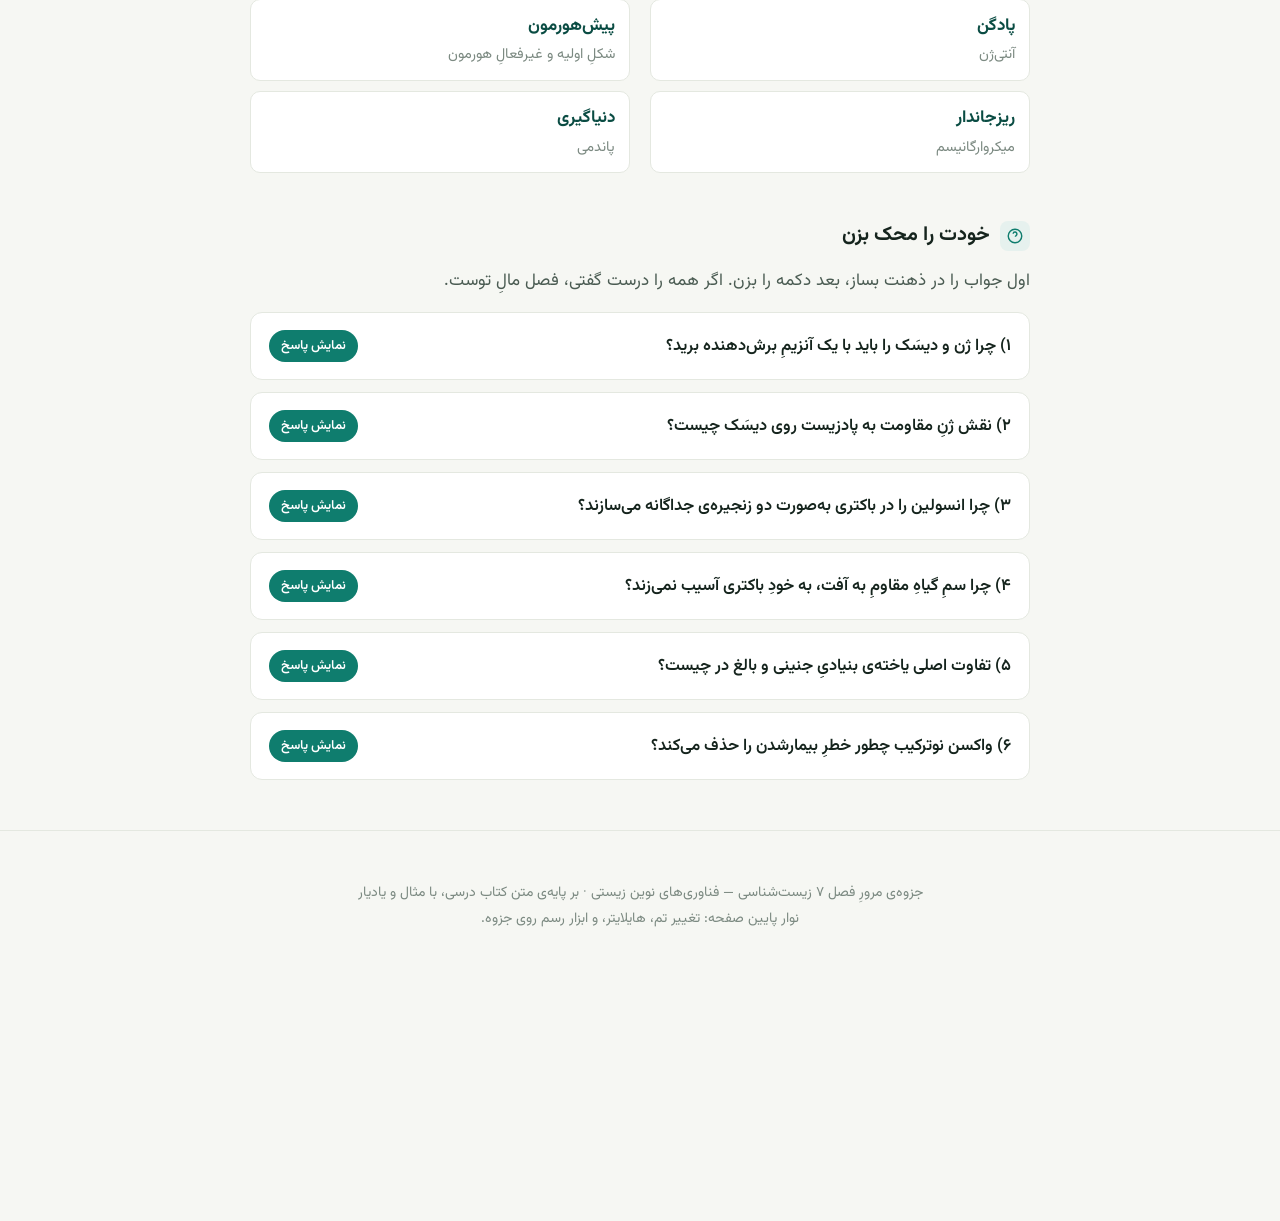
==== commit c949a79b: "Add biology chapter 7 study guide (index.html)" ====
--- a/index.html
+++ b/index.html
@@ -1,14 +1,581 @@
 <!DOCTYPE html>
 <html lang="fa" dir="rtl">
 <head>
-  <meta charset="UTF-8" />
-  <meta name="viewport" content="width=device-width, initial-scale=1.0, maximum-scale=1.0, user-scalable=no" />
-  <title>زیست‌شناسی ۳ — تمرین جای خالی</title>
-  <link rel="stylesheet" href="style.css" />
+<meta charset="UTF-8">
+<meta name="viewport" content="width=device-width, initial-scale=1.0">
+<title>جزوه فصل ۷ — فناوری‌های نوین زیستی</title>
+<link rel="preconnect" href="https://fonts.googleapis.com">
+<link rel="preconnect" href="https://fonts.gstatic.com" crossorigin>
+<link href="https://fonts.googleapis.com/css2?family=Vazirmatn:wght@300;400;500;600;700;800&family=Lalezar&display=swap" rel="stylesheet">
+<style>
+  :root{
+    --paper:#F6F7F3; --card:#FFFFFF; --card-hi:#FBFDFC; --th-bg:#EEF2EC;
+    --ink:#15241D; --ink-soft:#4a5b52; --ink-faint:#7c8a82; --line:#E4E8E0;
+    --teal:#0F7D6E; --teal-bg:#E6F1EE; --teal-ink:#0a4c43;
+    --amber:#A9660F; --amber-bg:#FAF0DA; --amber-ink:#7a4a0a;
+    --coral:#B5432F; --coral-bg:#F9E7E2; --coral-ink:#822c1e;
+    --violet:#584CA0; --violet-bg:#ECEAF7; --violet-ink:#3d3477;
+    --hl:#FFE27A; --shadow:rgba(15,49,43,.10);
+    --display:'Lalezar',system-ui,sans-serif; --body:'Vazirmatn',system-ui,sans-serif; --rad:16px;
+  }
+  :root[data-theme="dark"]{
+    --paper:#0e1613; --card:#16211d; --card-hi:#1a2620; --th-bg:#1c2823;
+    --ink:#e9efeb; --ink-soft:#b0bdb6; --ink-faint:#7f8d86; --line:#28352f;
+    --teal:#43bba7; --teal-bg:#123029; --teal-ink:#a4e2d6;
+    --amber:#e0a944; --amber-bg:#2c2410; --amber-ink:#f0cf8f;
+    --coral:#e2836e; --coral-bg:#2d1a15; --coral-ink:#f0b5a6;
+    --violet:#9d91e2; --violet-bg:#1e1b33; --violet-ink:#cbc3f2;
+    --hl:#6f5f1a; --shadow:rgba(0,0,0,.4);
+  }
+  *{box-sizing:border-box;margin:0;padding:0}
+  html{scroll-behavior:smooth}
+  body{font-family:var(--body);background:var(--paper);color:var(--ink);line-height:1.85;
+    font-size:17px;-webkit-font-smoothing:antialiased;transition:background .3s,color .3s}
+  .wrap{max-width:820px;margin:0 auto;padding:0 20px}
+  section{padding:0 20px}
+  p{margin:0 0 14px;color:var(--ink-soft)}
+  strong{color:var(--ink);font-weight:700}
+  em{font-style:normal;color:var(--teal-ink);font-weight:600;background:var(--teal-bg);padding:1px 6px;border-radius:6px}
+  mark.uh{background:var(--hl);color:inherit;padding:0 2px;border-radius:3px}
+
+  #draw{position:absolute;top:0;left:0;pointer-events:none;z-index:50}
+  body.draw-on #draw{pointer-events:auto;cursor:crosshair;touch-action:none}
+  #tb{position:fixed;bottom:16px;left:50%;transform:translateX(-50%);z-index:9999;
+    display:flex;gap:7px;align-items:center;background:var(--card);border:1px solid var(--line);
+    border-radius:34px;padding:7px 9px;box-shadow:0 8px 26px var(--shadow)}
+  #tb button{width:40px;height:40px;border-radius:50%;border:1px solid var(--line);background:transparent;
+    color:var(--ink);cursor:pointer;display:grid;place-items:center;transition:.15s}
+  #tb button:hover{border-color:var(--teal)}
+  #tb button.on{background:var(--teal);color:#fff;border-color:var(--teal)}
+  #tb button svg{width:20px;height:20px;fill:none;stroke:currentColor;stroke-width:1.9;stroke-linecap:round;stroke-linejoin:round}
+  #tb .sep{width:1px;height:26px;background:var(--line)}
+  #penbar{display:none;gap:6px;align-items:center}
+  body.draw-on #penbar{display:flex}
+  .pen{width:24px;height:24px;border-radius:50%;cursor:pointer;box-shadow:0 0 0 1px var(--line)}
+  .pen.sel{box-shadow:0 0 0 2px var(--ink)}
+
+  .hero{background:#0F312B;color:#eef3f0;padding:64px 24px 48px;position:relative;overflow:hidden}
+  .hero .wrap{position:relative;z-index:2}
+  .eyebrow{font-size:15px;letter-spacing:.5px;color:#7fd0c1;font-weight:600;margin-bottom:14px;display:flex;align-items:center;gap:9px}
+  .eyebrow svg{width:20px;height:20px;stroke:#7fd0c1;fill:none;stroke-width:1.8}
+  .hero h1{font-family:var(--display);font-weight:400;font-size:clamp(40px,9vw,68px);line-height:1.05;color:#fff;margin-bottom:18px;letter-spacing:.5px}
+  .thesis{font-size:clamp(18px,3.2vw,22px);color:#cfe4de;max-width:620px;line-height:1.7}
+  .thesis b{color:#a5e6d8;font-weight:700}
+  .helix{position:absolute;top:-10px;left:-30px;opacity:.16;z-index:1}
+  @media(max-width:640px){.helix{opacity:.09;left:-90px}}
+  .legend{display:flex;flex-wrap:wrap;gap:10px;margin-top:34px}
+  .legend .chip{display:flex;align-items:center;gap:8px;background:rgba(255,255,255,.07);border:1px solid rgba(255,255,255,.14);padding:7px 13px;border-radius:30px;font-size:14px;color:#dfeee9}
+  .dot{width:11px;height:11px;border-radius:50%}
+  .d-teal{background:#38b39d}.d-amber{background:#e0a032}.d-coral{background:#e07257}
+
+  .map{margin:44px auto;display:grid;grid-template-columns:repeat(3,1fr);gap:14px}
+  @media(max-width:680px){.map{grid-template-columns:1fr}}
+  .mapcard{background:var(--card);border:1px solid var(--line);border-radius:var(--rad);padding:20px;text-decoration:none;color:inherit;transition:transform .15s,box-shadow .15s}
+  .mapcard:hover{transform:translateY(-3px);box-shadow:0 8px 24px var(--shadow)}
+  .mapcard .ic{width:40px;height:40px;border-radius:11px;background:var(--teal-bg);display:grid;place-items:center;margin-bottom:12px}
+  .mapcard .ic svg{width:23px;height:23px;stroke:var(--teal);fill:none;stroke-width:1.8}
+  .mapcard .n{font-family:var(--display);font-size:22px;color:var(--teal);line-height:1}
+  .mapcard h3{font-size:19px;font-weight:700;margin:4px 0 8px}
+  .mapcard p{font-size:14.5px;margin:0;color:var(--ink-faint);line-height:1.6}
+
+  .ghead{display:flex;align-items:center;gap:14px;margin:64px 0 8px;padding-top:20px;border-top:2px solid var(--ink)}
+  .ghead .gn{font-family:var(--display);font-size:clamp(44px,8vw,60px);color:var(--teal);line-height:.9}
+  .ghead h2{font-size:clamp(23px,4.5vw,31px);font-weight:800;letter-spacing:-.3px}
+  .glead{font-size:18px;color:var(--ink-soft);margin:2px 0 26px;font-weight:500}
+  h4{font-size:20px;font-weight:700;margin:34px 0 12px;color:var(--ink);display:flex;align-items:center;gap:10px}
+  h4 .hi{width:30px;height:30px;border-radius:8px;background:var(--teal-bg);display:grid;place-items:center;flex:none}
+  h4 .hi svg{width:18px;height:18px;stroke:var(--teal);fill:none;stroke-width:1.9}
+
+  .note{border-radius:14px;padding:16px 18px 15px;margin:20px 0;border:1px solid}
+  .note .tag{display:inline-flex;align-items:center;gap:7px;font-weight:700;font-size:14px;padding:3px 11px;border-radius:20px;margin-bottom:9px}
+  .note p{margin:0;font-size:16px}
+  .note.mem{background:var(--amber-bg);border-color:var(--amber)}
+  .note.mem .tag{background:var(--amber);color:#fff}.note.mem p{color:var(--amber-ink)}
+  .note.exam{background:var(--coral-bg);border-color:var(--coral)}
+  .note.exam .tag{background:var(--coral);color:#fff}.note.exam p{color:var(--coral-ink)}
+  .note.real{background:var(--teal-bg);border-color:var(--teal)}
+  .note.real .tag{background:var(--teal);color:#fff}.note.real p{color:var(--teal-ink)}
+  .note.mem b{color:var(--amber-ink);font-weight:700}.note.exam b{color:var(--coral-ink);font-weight:700}.note.real b{color:var(--teal-ink);font-weight:700}
+
+  .fig{background:var(--card);border:1px solid var(--line);border-radius:14px;padding:18px;margin:22px 0;text-align:center}
+  .fig svg{max-width:100%;height:auto}
+  .fig figcaption{font-size:14.5px;color:var(--ink-faint);margin-top:12px;line-height:1.6}
+  .fig figcaption .k{font-weight:700;color:var(--ink-soft)}
+
+  .era{background:var(--card);border:1px solid var(--line);border-radius:14px;padding:6px 20px;margin:16px 0}
+  .era .row{display:flex;gap:14px;padding:14px 0;border-bottom:1px dashed var(--line)}
+  .era .row:last-child{border-bottom:0}
+  .era .k{flex:none;width:96px;font-weight:700;color:var(--teal-ink)}
+  .era .v{color:var(--ink-soft);font-size:16px}
+  .steps{margin:22px 0;counter-reset:s}
+  .step{display:flex;gap:16px;padding:15px 0;border-bottom:1px solid var(--line);align-items:flex-start}
+  .step:last-child{border-bottom:0}
+  .step .num{counter-increment:s;flex:none;width:38px;height:38px;border-radius:50%;background:var(--teal);color:#fff;font-weight:700;display:grid;place-items:center;font-size:17px}
+  .step .num::before{content:counter(s)}
+  .step .b h5{font-size:17px;font-weight:700;margin-bottom:2px}
+  .step .b span{font-size:15px;color:var(--ink-faint)}
+  .step .b em{font-size:14px}
+  .tbl{width:100%;border-collapse:collapse;margin:18px 0;background:var(--card);border:1px solid var(--line);border-radius:14px;overflow:hidden}
+  .tbl th,.tbl td{padding:12px 15px;text-align:right;font-size:15.5px;border-bottom:1px solid var(--line)}
+  .tbl th{background:var(--th-bg);font-weight:700;color:var(--ink)}
+  .tbl tr:last-child td{border-bottom:0}
+  .tbl td:first-child{font-weight:700;color:var(--teal-ink)}
+  .swatch{display:inline-block;width:14px;height:14px;border-radius:4px;vertical-align:-2px;margin-left:6px}
+
+  .grid2{display:grid;grid-template-columns:1fr 1fr;gap:14px;margin:20px 0}
+  @media(max-width:640px){.grid2{grid-template-columns:1fr}}
+  .pill{background:var(--card);border:1px solid var(--line);border-radius:14px;padding:17px 18px}
+  .pill .lbl{font-size:13px;font-weight:700;color:var(--violet);background:var(--violet-bg);display:inline-block;padding:2px 10px;border-radius:20px;margin-bottom:8px}
+  .pill h5{font-size:17px;font-weight:700;margin-bottom:5px}
+  .pill p{font-size:15px;margin:0;line-height:1.65}
+
+  .chain{background:#0F312B;color:#eaf3f0;border-radius:18px;padding:30px 26px;margin:30px 0}
+  .chain h4{color:#fff;margin:0 0 14px}.chain h4 .hi{background:rgba(255,255,255,.12)}
+  .chain h4 .hi svg{stroke:#7fd0c1}
+  .flow{display:flex;flex-wrap:wrap;gap:8px;align-items:center}
+  .flow .box{background:rgba(255,255,255,.09);border:1px solid rgba(255,255,255,.18);padding:8px 14px;border-radius:10px;font-weight:600;font-size:15px;color:#eaf3f0}
+  .flow .arr{color:#7fd0c1;font-weight:800;font-size:18px}
+
+  .gloss{columns:2;column-gap:20px;margin:16px 0}
+  @media(max-width:600px){.gloss{columns:1}}
+  .gloss .g{break-inside:avoid;background:var(--card);border:1px solid var(--line);border-radius:10px;padding:11px 14px;margin-bottom:10px}
+  .gloss .g b{color:var(--teal-ink)}
+  .gloss .g span{display:block;font-size:14.5px;color:var(--ink-faint)}
+
+  details{background:var(--card);border:1px solid var(--line);border-radius:12px;padding:4px 18px;margin:12px 0}
+  details[open]{border-color:var(--teal);background:var(--card-hi)}
+  summary{cursor:pointer;font-weight:600;padding:13px 0;list-style:none;font-size:16.5px;display:flex;justify-content:space-between;align-items:center;gap:10px}
+  summary::-webkit-details-marker{display:none}
+  summary::after{content:"نمایش پاسخ";font-size:13px;font-weight:600;color:#fff;background:var(--teal);padding:4px 12px;border-radius:20px;flex:none}
+  details[open] summary::after{content:"بستن";background:var(--ink-faint)}
+  .ans{padding:0 0 16px;color:var(--ink-soft);font-size:15.5px;border-top:1px dashed var(--line);margin-top:4px;padding-top:12px}
+  .ans b{color:var(--teal-ink)}
+  footer{text-align:center;color:var(--ink-faint);font-size:14px;padding:50px 20px 90px;margin-top:50px;border-top:1px solid var(--line)}
+
+  a:focus-visible,summary:focus-visible,#tb button:focus-visible{outline:3px solid var(--teal);outline-offset:3px;border-radius:8px}
+  @media(prefers-reduced-motion:reduce){*{transition:none!important;scroll-behavior:auto}}
+  @media print{
+    #tb,#draw{display:none!important}
+    .hero,.chain,.note,.tbl th,.mapcard,.step .num,.fig{-webkit-print-color-adjust:exact;print-color-adjust:exact}
+    summary::after{display:none}details{page-break-inside:avoid}
+  }
+</style>
 </head>
 <body>
-  <div id="app"><!-- صفحه‌ها با JS ساخته می‌شوند --></div>
-  <script src="data.js"></script>
-  <script src="app.js"></script>
+
+<canvas id="draw"></canvas>
+
+<div id="tb">
+  <button id="btnTheme" title="روشن/تاریک" aria-label="تغییر تم"></button>
+  <button id="btnHl" title="هایلایتر: روشن کن و متن را انتخاب کن" aria-label="هایلایتر">
+    <svg viewBox="0 0 24 24"><path d="M9 14l-4 4v2h2l4-4"/><path d="M13 6l5 5-6 6-5-5z"/><path d="M16 3l5 5-2 2-5-5z"/></svg></button>
+  <button id="btnDraw" title="رسم روی جزوه" aria-label="رسم">
+    <svg viewBox="0 0 24 24"><path d="M4 20l4-1 10-10-3-3L5 16z"/><path d="M14 6l3 3"/></svg></button>
+  <div id="penbar">
+    <span class="pen sel" data-c="#e0533a" style="background:#e0533a"></span>
+    <span class="pen" data-c="#f2a626" style="background:#f2a626"></span>
+    <span class="pen" data-c="#2fa38d" style="background:#2fa38d"></span>
+    <button id="btnErase" title="پاک‌کن" aria-label="پاک‌کن">
+      <svg viewBox="0 0 24 24"><path d="M4 14l6-6 8 8-4 4H8z"/><path d="M9 20h10"/></svg></button>
+    <button id="btnClear" title="پاک‌کردن همه‌ی رسم‌ها" aria-label="پاک‌کردن رسم">
+      <svg viewBox="0 0 24 24"><path d="M4 7h16"/><path d="M9 7V4h6v3"/><path d="M6 7l1 13h10l1-13"/></svg></button>
+  </div>
+  <div class="sep"></div>
+  <button id="btnClearHl" title="پاک‌کردن همه‌ی هایلایت‌ها" aria-label="پاک‌کردن هایلایت">
+    <svg viewBox="0 0 24 24"><path d="M3 21h7"/><path d="M13 6l5 5-8 8H5v-5z"/><path d="M17 21l4-4"/></svg></button>
+</div>
+
+<header class="hero">
+  <svg class="helix" width="260" height="520" viewBox="0 0 120 240" fill="none" aria-hidden="true">
+    <g stroke="#7fd0c1" stroke-width="2.4">
+      <path d="M30 0 C90 30 90 50 30 80 C-30 110 -30 130 30 160 C90 190 90 210 30 240" fill="none"/>
+      <path d="M90 0 C30 30 30 50 90 80 C150 110 150 130 90 160 C30 190 30 210 90 240" fill="none"/>
+    </g>
+    <g stroke="#4fbfa9" stroke-width="2">
+      <line x1="42" y1="14" x2="78" y2="14"/><line x1="66" y1="38" x2="30" y2="38"/><line x1="42" y1="62" x2="78" y2="62"/>
+      <line x1="42" y1="94" x2="78" y2="94"/><line x1="66" y1="118" x2="30" y2="118"/><line x1="42" y1="142" x2="78" y2="142"/>
+      <line x1="42" y1="174" x2="78" y2="174"/><line x1="66" y1="198" x2="30" y2="198"/><line x1="42" y1="222" x2="78" y2="222"/>
+    </g>
+  </svg>
+  <div class="wrap">
+    <div class="eyebrow">
+      <svg viewBox="0 0 24 24"><path d="M9 3v6l-5 9a2 2 0 002 3h12a2 2 0 002-3l-5-9V3"/><path d="M8 3h8"/><path d="M8 14h8"/></svg>
+      فصل ۷ · زیست‌شناسی · جزوه‌ی مرور سریع</div>
+    <h1>فناوری‌های نوین زیستی</h1>
+    <p class="thesis">همه‌ی این فصل در یک جمله خلاصه می‌شود:
+      <b>انسان یاد گرفته موجودات زنده را مثل یک کارخانه‌ی کوچک برنامه‌ریزی کند</b>
+      تا چیزهایی بسازند که ما می‌خواهیم — از انسولین تا واکسن، از پنبه‌ی مقاوم تا غضروف گوش.</p>
+    <div class="legend">
+      <span class="chip"><span class="dot d-amber"></span> کادر زرد = به‌خاطر بسپار</span>
+      <span class="chip"><span class="dot d-coral"></span> کادر قرمز = نکته‌ی امتحانی</span>
+      <span class="chip"><span class="dot d-teal"></span> کادر سبز = مثال واقعی</span>
+    </div>
+  </div>
+</header>
+
+<div id="content">
+<section>
+  <div class="wrap">
+    <div class="map">
+      <a class="mapcard" href="#g1"><div class="ic"><svg viewBox="0 0 24 24"><path d="M4 6h16"/><path d="M4 12h16"/><path d="M4 18h10"/></svg></div>
+        <div class="n">۱</div><h3>پایه‌ها</h3><p>زیست‌فناوری چیست، تاریخچه، شاخه‌ها، و قلبِ فصل: ساخت دنای نوترکیب.</p></a>
+      <a class="mapcard" href="#g2"><div class="ic"><svg viewBox="0 0 24 24"><path d="M6 3v6a6 6 0 006 6 6 6 0 006-6V3"/><path d="M6 21v-6"/><path d="M18 21v-6"/></svg></div>
+        <div class="n">۲</div><h3>ابزارها</h3><p>مهندسی پروتئین، مهندسی بافت و یاخته‌ی بنیادی، و بیوانفورماتیک.</p></a>
+      <a class="mapcard" href="#g3"><div class="ic"><svg viewBox="0 0 24 24"><path d="M12 3l9 5-9 5-9-5z"/><path d="M3 13l9 5 9-5"/></svg></div>
+        <div class="n">۳</div><h3>کاربردها</h3><p>کشاورزی، پزشکی، جانوران تراژنی، و بحث اقتصاد و اخلاق.</p></a>
+    </div>
+  </div>
+</section>
+
+<section id="g1">
+  <div class="wrap">
+    <div class="ghead"><span class="gn">۱</span><h2>پایه‌ها: زیست‌فناوری و مهندسی ژنتیک</h2></div>
+    <p class="glead">اول ابزار اصلی را بسازیم؛ بقیه‌ی فصل فقط استفاده از همین ابزار است.</p>
+
+    <h4><span class="hi"><svg viewBox="0 0 24 24"><circle cx="11" cy="11" r="7"/><path d="M20 20l-3-3"/></svg></span>زیست‌فناوری یعنی چه؟</h4>
+    <p>خیلی ساده: <strong>هر کار هوشمندانه‌ای که با کمک یک موجود زنده محصولی بسازد یا بهترش کند.</strong>
+      تعریف رسمی فرهنگستان هم همین است: «تولید فراورده از طریق فرایند زیستی که نیازمند فنون مهندسی است».</p>
+    <div class="note mem"><span class="tag">🧠 به‌خاطر بسپار</span>
+      <p>زیست‌فناوری فقط دستکاری ژن نیست! پختن نان و ماست‌بستن هم زیست‌فناوری است. مادربزرگ‌ها هم زیست‌فناور بوده‌اند.</p></div>
+
+    <h4><span class="hi"><svg viewBox="0 0 24 24"><circle cx="12" cy="12" r="8"/><path d="M12 8v4l3 2"/></svg></span>تاریخچه: سه دوره را مثل داستان زمانی حفظ کن</h4>
+    <div class="era">
+      <div class="row"><div class="k">سنتی</div><div class="v">بدون اینکه بدانیم «چرا»، فقط استفاده می‌کردیم: نان، سرکه، ماست، پنیر (فراورده‌های تخمیری).</div></div>
+      <div class="row"><div class="k">کلاسیک</div><div class="v">فهمیدیم پای ریزجاندار در میان است و آن را کشت دادیم: تولید پادزیست (آنتی‌بیوتیک)، آنزیم و مواد غذایی.</div></div>
+      <div class="row"><div class="k">نوین</div><div class="v">جهش بزرگ: انتقال ژن از یک ریزجاندار به ریزجاندار دیگر. تولد مهندسی ژنتیک.</div></div>
+    </div>
+
+    <h4><span class="hi"><svg viewBox="0 0 24 24"><circle cx="7" cy="7" r="3"/><circle cx="17" cy="17" r="3"/><path d="M10 7h7v7"/></svg></span>شاخه‌های زیست‌فناوری (کد رنگی)</h4>
+    <p>این تقریباً همیشه سؤال می‌شود. رنگ را به معنی‌اش گره بزن تا هیچ‌وقت جابه‌جا نکنی:</p>
+    <table class="tbl">
+      <tr><th>رنگ</th><th>شاخه</th><th>یادیار</th></tr>
+      <tr><td><span class="swatch" style="background:#57a639"></span>سبز</td><td>کشاورزی</td><td>سبز = گیاه و مزرعه</td></tr>
+      <tr><td><span class="swatch" style="background:#c0392b"></span>قرمز</td><td>پزشکی</td><td>قرمز = خون و درمان</td></tr>
+      <tr><td><span class="swatch" style="background:#d8d8d8"></span>سفید</td><td>صنعتی</td><td>سفید = روپوش کارخانه</td></tr>
+      <tr><td><span class="swatch" style="background:#2a7fc0"></span>آبی</td><td>دریایی</td><td>آبی = دریا و آبزیان</td></tr>
+      <tr><td><span class="swatch" style="background:#8a8a8a"></span>خاکستری</td><td>محیط‌زیست</td><td>خاکستری = دود و پاک‌سازی آلودگی</td></tr>
+    </table>
+
+    <h4><span class="hi"><svg viewBox="0 0 24 24"><path d="M6 3c6 4 6 6 0 9s-6 5 0 9"/><path d="M18 3c-6 4-6 6 0 9s6 5 0 9"/></svg></span>قلب فصل: ساختن دنای نوترکیب</h4>
+    <p>مهم‌ترین و امتحانی‌ترین بخش کل فصل همین‌جاست. پرسش بنیادی:
+      <strong>چطور یک باکتری را وادار کنیم پروتئین انسانی (مثل انسولین) بسازد؟</strong></p>
+    <div class="note mem"><span class="tag">🧠 تشبیه طلایی</span>
+      <p>می‌خواهیم یک «جمله» (ژن) را از کتابِ دنای انسان <b>کپی و پیست</b> کنیم توی کتابِ باکتری. سه ابزار لازم داریم:
+        <b>قیچی مولکولی</b> = آنزیم برش‌دهنده · <b>چسب مولکولی</b> = آنزیم لیگاز · <b>کامیون/فلش‌مموری</b> = دیسَک (پلازمید).</p></div>
+
+    <figure class="fig">
+      <svg viewBox="0 0 340 130" role="img" aria-label="برش دنا و انتهای چسبنده">
+        <g stroke="var(--teal)" stroke-width="4" stroke-linecap="round">
+          <line x1="20" y1="45" x2="165" y2="45"/><line x1="20" y1="85" x2="145" y2="85"/>
+          <line x1="185" y1="45" x2="320" y2="45"/><line x1="165" y1="85" x2="320" y2="85"/>
+        </g>
+        <g stroke="var(--ink-faint)" stroke-width="1.6">
+          <line x1="40" y1="45" x2="40" y2="85"/><line x1="70" y1="45" x2="70" y2="85"/><line x1="100" y1="45" x2="100" y2="85"/>
+          <line x1="205" y1="45" x2="205" y2="85"/><line x1="240" y1="45" x2="240" y2="85"/><line x1="275" y1="45" x2="275" y2="85"/><line x1="305" y1="45" x2="305" y2="85"/>
+        </g>
+        <path d="M175 30 l-8 8 l8 8" fill="none" stroke="var(--coral)" stroke-width="2.4" stroke-linecap="round"/>
+        <path d="M165 30 l8 8 l-8 8" fill="none" stroke="var(--coral)" stroke-width="2.4" stroke-linecap="round"/>
+        <text x="118" y="118" text-anchor="middle" fill="var(--ink-soft)" font-family="Vazirmatn" font-size="13">انتهای چسبنده</text>
+        <text x="255" y="118" text-anchor="middle" fill="var(--ink-soft)" font-family="Vazirmatn" font-size="13">انتهای چسبنده</text>
+      </svg>
+      <figcaption><span class="k">آنزیم برش‌دهنده</span> رشته‌ها را «پلکانی» می‌بُرد؛ یک رشته بلندتر بیرون می‌ماند و مثل زبانه‌ی چسب عمل می‌کند.</figcaption>
+    </figure>
+
+    <div class="steps">
+      <div class="step"><div class="num"></div><div class="b"><h5>برش ژن انسانی</h5>
+        <span>با قیچی (آنزیم برش‌دهنده، مثل <em>EcoR1</em>) → دو سرِ ژن «انتهای چسبنده» می‌شود.</span></div></div>
+      <div class="step"><div class="num"></div><div class="b"><h5>برش دیسَک با همان آنزیم</h5>
+        <span>دیسَک را هم با همان قیچی می‌بریم تا انتهایش دقیقاً مکملِ ژن شود.</span></div></div>
+      <div class="step"><div class="num"></div><div class="b"><h5>اتصال با لیگاز</h5>
+        <span>چسب مولکولی، ژن و دیسَک را به هم می‌دوزد → «دنای نوترکیب» ساخته می‌شود.</span></div></div>
+      <div class="step"><div class="num"></div><div class="b"><h5>ورود به باکتری میزبان</h5>
+        <span>با شوک الکتریکی یا شوک حرارتی، منفذی در دیواره باز می‌شود و دنا وارد می‌شود.</span></div></div>
+      <div class="step"><div class="num"></div><div class="b"><h5>غربالگری با پادزیست</h5>
+        <span>محیط را پر از پادزیست می‌کنیم؛ فقط باکتریِ حاملِ دیسَک زنده می‌ماند.</span></div></div>
+      <div class="step"><div class="num"></div><div class="b"><h5>تکثیر و تولید انبوه</h5>
+        <span>باکتری تند تکثیر می‌شود و میلیون‌ها کپی از ژن → پروتئین موردنظر.</span></div></div>
+    </div>
+
+    <figure class="fig">
+      <svg viewBox="0 0 200 200" role="img" aria-label="دیسک یا پلازمید">
+        <circle cx="100" cy="100" r="70" fill="none" stroke="var(--line)" stroke-width="11"/>
+        <path d="M123.9 34.2 A70 70 0 0 1 169 112.2" fill="none" stroke="#f2a626" stroke-width="11" stroke-linecap="round"/>
+        <path d="M153.6 145 A70 70 0 0 1 46.4 145" fill="none" stroke="#e0533a" stroke-width="11" stroke-linecap="round"/>
+        <path d="M34.2 123.9 A70 70 0 0 1 39.4 65" fill="none" stroke="#2fa38d" stroke-width="11" stroke-linecap="round"/>
+      </svg>
+      <figcaption><span class="k">حلقه‌ی دیسَک (پلازمید):</span>
+        <span class="swatch" style="background:#f2a626"></span> ژن خارجی ·
+        <span class="swatch" style="background:#e0533a"></span> ژن مقاومت به پادزیست ·
+        <span class="swatch" style="background:#2fa38d"></span> جایگاه شروع همانندسازی</figcaption>
+    </figure>
+
+    <div class="note exam"><span class="tag">⭐ نکته‌ی امتحانی ۱</span>
+      <p>چرا ژن و دیسَک را باید با <b>همان</b> آنزیم برید؟ چون هر آنزیم انتهای چسبنده‌ی مخصوص خودش را می‌سازد.
+        فقط اگر با یک آنزیم بریده باشند، مثل دو تکه‌ی پازل جفت می‌شوند.</p></div>
+    <div class="note exam"><span class="tag">⭐ نکته‌ی امتحانی ۲</span>
+      <p>چرا آخر کار پادزیست می‌ریزیم؟ روی دیسَک یک <b>ژن مقاومت به پادزیست</b> گذاشته‌اند. پادزیست مثل نگهبانِ درِ باشگاه است:
+        هرکه «کارت» (دیسَک) دارد می‌ماند، بقیه حذف می‌شوند. این همان جداسازیِ یاخته‌های تراژنی است.</p></div>
+    <div class="note exam"><span class="tag">⭐ نکته‌ی امتحانی ۳</span>
+      <p>«انتهای چسبنده» یعنی یک رشته کمی بلندتر از رشته‌ی مقابل بیرون می‌زند و مثل چسب زبانه‌دار عمل می‌کند.</p></div>
+  </div>
+</section>
+
+<section id="g2">
+  <div class="wrap">
+    <div class="ghead"><span class="gn">۲</span><h2>ابزارهای تکمیلی</h2></div>
+    <p class="glead">حالا که بلدیم ژن جابه‌جا کنیم، سه ابزار دیگر برای دقت و توانایی بیشتر.</p>
+
+    <h4><span class="hi"><svg viewBox="0 0 24 24"><path d="M6 3v6a6 6 0 006 6 6 6 0 006-6V3"/><path d="M6 21v-6M18 21v-6"/></svg></span>۱) مهندسی پروتئین: بهترکردن به‌جای ساختن</h4>
+    <p>گاهی نمی‌خواهیم پروتئین جدید بسازیم، می‌خواهیم یک پروتئین موجود را بهتر کنیم؛ مثلاً فقط
+      <strong>یک آمینواسیدش را عوض کنیم</strong>. سه مثال کتاب را با الگوی «مشکل ← راه‌حل» حفظ کن:</p>
+    <table class="tbl">
+      <tr><th>پروتئین</th><th>مشکل</th><th>راه‌حل مهندسی</th></tr>
+      <tr><td>آمیلاز</td><td>در دمای بالای کارخانه خراب می‌شد</td><td>نسخه‌ی مقاوم به گرما ساختند</td></tr>
+      <tr><td>اینترفرون</td><td>در باکتری بد تا می‌خورد و کم‌اثر می‌شد</td><td>تغییر یک آمینواسید، شکل درست شد</td></tr>
+      <tr><td>پلاسمین</td><td>در پلاسما خیلی زود از کار می‌افتاد</td><td>تعویض یک آمینواسید، اثرش طولانی شد</td></tr>
+    </table>
+    <div class="note mem"><span class="tag">🧠 نخِ مشترک</span>
+      <p>تغییر توالی آمینواسید ← تغییر شکل فضایی مولکول ← تغییر عملکرد. این زنجیره کلید هر سه مثال است.</p></div>
+    <div class="note real"><span class="tag">🔬 مثال واقعی</span>
+      <p>ایده‌ی آمیلازِ مقاوم به گرما از طبیعت آمد: باکتری‌های «گرمادوستِ» چشمه‌های آب‌گرم آمیلازهایی دارند که در گرما پایدارند.</p></div>
+
+    <h4><span class="hi"><svg viewBox="0 0 24 24"><circle cx="12" cy="12" r="4"/><path d="M12 2v4M12 18v4M2 12h4M18 12h4"/></svg></span>۲) مهندسی بافت و یاخته‌های بنیادی</h4>
+    <p>وقتی بافتی آسیب می‌بیند، یاخته‌های سالم را روی یک <strong>داربست</strong> کشت می‌دهند تا بافت جدید بسازند.
+      ولی خیلی یاخته‌ها (مثل ماهیچه‌ای) خوب تکثیر نمی‌شوند؛ اینجا سراغ یاخته‌های بنیادی می‌رویم که دو ابرقدرت دارند:
+      <em>تکثیر زیاد</em> و <em>تبدیل‌شدن به انواع یاخته</em>.</p>
+
+    <figure class="fig">
+      <svg viewBox="0 0 320 170" role="img" aria-label="تمایز یاخته بنیادی">
+        <defs><marker id="a2" viewBox="0 0 10 10" refX="8" refY="5" markerWidth="6" markerHeight="6" orient="auto"><path d="M2 2L8 5L2 8" fill="none" stroke="var(--ink-faint)" stroke-width="1.6"/></marker></defs>
+        <circle cx="55" cy="85" r="26" fill="var(--teal-bg)" stroke="var(--teal)" stroke-width="3"/>
+        <circle cx="55" cy="85" r="9" fill="var(--teal)"/>
+        <g stroke="var(--ink-faint)" stroke-width="2" fill="none" marker-end="url(#a2)">
+          <path d="M84 78 L214 32"/><path d="M84 82 L214 72"/><path d="M84 90 L214 112"/><path d="M84 94 L214 152"/></g>
+        <circle cx="230" cy="30" r="13" fill="#8a6fd0"/><circle cx="230" cy="72" r="13" fill="#e0533a"/>
+        <ellipse cx="230" cy="112" rx="17" ry="9" fill="#f2a626"/><rect x="219" y="142" width="22" height="16" rx="4" fill="#7c8a82"/>
+        <text x="252" y="34" fill="var(--ink-soft)" font-family="Vazirmatn" font-size="12.5">عصبی</text>
+        <text x="252" y="76" fill="var(--ink-soft)" font-family="Vazirmatn" font-size="12.5">خونی</text>
+        <text x="252" y="116" fill="var(--ink-soft)" font-family="Vazirmatn" font-size="12.5">ماهیچه‌ای</text>
+        <text x="252" y="155" fill="var(--ink-soft)" font-family="Vazirmatn" font-size="12.5">استخوانی</text>
+      </svg>
+      <figcaption><span class="k">یاخته‌ی بنیادی</span> هم خودش را تکثیر می‌کند، هم به انواع یاخته‌ی تخصصی تبدیل می‌شود.</figcaption>
+    </figure>
+
+    <table class="tbl">
+      <tr><th></th><th>بنیادیِ بالغ</th><th>بنیادیِ جنینی</th></tr>
+      <tr><td>کجاست؟</td><td>مغز استخوان، کبد و… بدنِ بالغ</td><td>توده‌ی یاخته‌ای درونیِ جنین</td></tr>
+      <tr><td>توانایی</td><td>به چند نوع یاخته (محدودتر)</td><td>به همه‌ی انواع؛ اوایلِ رشد حتی یک جنین کامل</td></tr>
+    </table>
+    <div class="note real"><span class="tag">🔬 مثال واقعی</span>
+      <p>جراحانِ بازساز، از بافت غضروف برای بازسازیِ لاله‌ی گوش و بینی استفاده می‌کنند — غضروفِ ساخته‌شده روی داربست، در آزمایشگاه.</p></div>
+
+    <h4><span class="hi"><svg viewBox="0 0 24 24"><rect x="3" y="4" width="18" height="14" rx="2"/><path d="M7 20h10M8 8h4M8 12h8"/></svg></span>۳) بیوانفورماتیک: کامپیوتر به کمک زیست‌شناسی</h4>
+    <p>تلاقیِ زیست‌شناسی با ریاضی، آمار و رایانه، برای غرق‌نشدن در دریای داده.</p>
+    <div class="note mem"><span class="tag">🧠 قاب ذهنی</span>
+      <p>بیوانفورماتیک مثل یک <b>فیلترِ هوشمند</b> است: به‌جای آزمودنِ هزاران فرضیه، می‌گوید کدام‌ها ارزش آزمایش دارند.</p></div>
+    <div class="note real"><span class="tag">🔬 مثال واقعی: واکسن کرونا</span>
+      <p>در دنیاگیریِ (پاندمیِ) کرونا حجم عظیمی داده‌ی ژنی به اشتراک گذاشته شد؛ بیوانفورماتیک کمک کرد واکسن در چند ماه ساخته شود —
+        کاری که پیش‌تر سال‌ها طول می‌کشید.</p></div>
+  </div>
+</section>
+
+<section id="g3">
+  <div class="wrap">
+    <div class="ghead"><span class="gn">۳</span><h2>کاربردها در زندگی واقعی</h2></div>
+    <p class="glead">اینجا همه‌ی ابزارها به کار می‌آیند. برای هر حوزه یک مثالِ به‌یادماندنی.</p>
+
+    <h4><span class="hi"><svg viewBox="0 0 24 24"><path d="M12 21c5-2 8-6 8-11V5l-8-2-8 2v5c0 5 3 9 8 11z"/></svg></span>کشاورزی: پنبه‌ی مقاوم به آفت</h4>
+    <p>بعضی باکتری‌های خاک پروتئینی می‌سازند که اول به‌صورت <strong>پیش‌سمِ غیرفعال</strong> است. وقتی حشره گیاه را می‌خورد،
+      <strong>آنزیم‌های گوارشیِ خودِ حشره</strong> آن را فعال می‌کنند و دیواره‌ی روده‌اش را نابود می‌کنند.
+      ژن این سم را به ذرت، پنبه و سویا منتقل کرده‌اند، پس نیاز به سم‌پاشی خیلی کم شده.</p>
+    <div class="note exam"><span class="tag">⭐ نکته‌ی امتحانی</span>
+      <p>چرا سم به خودِ باکتری آسیب نمی‌زند؟ چون تا وارد روده‌ی حشره نشود و آنزیم‌های گوارشیِ حشره فعالش نکنند، «غیرفعال» می‌ماند.</p></div>
+
+    <h4><span class="hi"><svg viewBox="0 0 24 24"><path d="M12 21C7 17 3 13 3 8.5A4.5 4.5 0 0112 6a4.5 4.5 0 019 2.5C21 13 17 17 12 21z"/></svg></span>پزشکی: چهار ستون را با هم حفظ کن</h4>
+
+    <figure class="fig">
+      <svg viewBox="0 0 340 150" role="img" aria-label="ساخت انسولین فعال">
+        <defs><marker id="a3" viewBox="0 0 10 10" refX="7" refY="5" markerWidth="7" markerHeight="7" orient="auto"><path d="M2 2L8 5L2 8" fill="none" stroke="var(--ink-soft)" stroke-width="1.7"/></marker></defs>
+        <rect x="40" y="34" width="86" height="24" rx="6" fill="var(--teal)"/><text x="83" y="51" text-anchor="middle" fill="#fff" font-size="13" font-family="Vazirmatn">زنجیره A</text>
+        <rect x="40" y="92" width="86" height="24" rx="6" fill="var(--coral)"/><text x="83" y="109" text-anchor="middle" fill="#fff" font-size="13" font-family="Vazirmatn">زنجیره B</text>
+        <line x1="66" y1="58" x2="66" y2="92" stroke="var(--ink-faint)" stroke-width="2"/><line x1="100" y1="58" x2="100" y2="92" stroke="var(--ink-faint)" stroke-width="2"/>
+        <path d="M40 46 C10 46 10 104 40 104" fill="none" stroke="#f2a626" stroke-width="4"/>
+        <text x="20" y="79" text-anchor="middle" fill="#c98a1a" font-size="13" font-family="Vazirmatn">C</text>
+        <path d="M150 75 l24 0" stroke="var(--ink-soft)" stroke-width="2" marker-end="url(#a3)"/>
+        <rect x="214" y="34" width="86" height="24" rx="6" fill="var(--teal)"/><text x="257" y="51" text-anchor="middle" fill="#fff" font-size="13" font-family="Vazirmatn">زنجیره A</text>
+        <rect x="214" y="92" width="86" height="24" rx="6" fill="var(--coral)"/><text x="257" y="109" text-anchor="middle" fill="#fff" font-size="13" font-family="Vazirmatn">زنجیره B</text>
+        <line x1="240" y1="58" x2="240" y2="92" stroke="var(--ink-faint)" stroke-width="2"/><line x1="274" y1="58" x2="274" y2="92" stroke="var(--ink-faint)" stroke-width="2"/>
+      </svg>
+      <figcaption><span class="k">انسولین:</span> پیش‌انسولین (با زنجیره C) ← جدا شدن C ← انسولینِ فعال (فقط A و B).</figcaption>
+    </figure>
+
+    <div class="grid2">
+      <div class="pill"><span class="lbl">تولید دارو</span><h5>انسولین</h5>
+        <p>در بدن به شکل پیش‌هورمون ساخته می‌شود که با جداشدنِ زنجیره‌ی C فعال می‌شود. چون باکتری بلد نیست C را جدا کند،
+          A و B را جداگانه می‌سازند و بعد در آزمایشگاه به هم وصل می‌کنند.</p></div>
+      <div class="pill"><span class="lbl">واکسن نوترکیب</span><h5>هپاتیت B</h5>
+        <p>فقط ژنِ پادگن (آنتی‌ژنِ) سطحیِ عاملِ بیماری را وارد یک میکروبِ بی‌خطر می‌کنند. ایمن‌تر است، چون خطرِ بیمارشدن ندارد.</p></div>
+      <div class="pill"><span class="lbl">ژن‌درمانی</span><h5>ترمیم ژنِ معیوب</h5>
+        <p>قراردادن نسخه‌ی سالمِ یک ژن در یاخته‌های بیمار. اولین موفقیت (۱۹۹۰): دختربچه‌ای با نقص آنزیم ایمنی —
+          لنفوسیت‌هایش را بیرون آوردند، ژن سالم دادند و برگرداندند.</p></div>
+      <div class="pill"><span class="lbl">تشخیص بیماری</span><h5>ردیابیِ زودهنگام</h5>
+        <p>با شناساییِ نوکلئیک‌اسیدِ عامل بیماری، حتی پیش از ظاهرشدنِ علائم بیماری را می‌گیرند (مثل تشخیص زودهنگام ایدز).</p></div>
+    </div>
+
+    <h4><span class="hi"><svg viewBox="0 0 24 24"><circle cx="12" cy="8" r="4"/><path d="M4 21c0-4 4-6 8-6s8 2 8 6"/></svg></span>جانوران تراژنی: سه هدف</h4>
+    <p>۱) مدلِ مطالعه‌ی بیماری‌های انسانی (سرطان، آلزایمر، ام‌اس) &nbsp;·&nbsp;
+       ۲) مطالعه‌ی ژن‌های رشد &nbsp;·&nbsp; ۳) تولید دارو/پروتئین انسانی در شیرشان.</p>
+    <div class="note real"><span class="tag">🔬 مثال ایرانی</span>
+      <p>موشِ تراژنِ سبزِ درخشان با پروتئین <b>GFP</b> در پژوهشگاه ملی مهندسی ژنتیک و زیست‌فناوری ایران؛ زیر نور فرابنفش سبز می‌درخشد.</p></div>
+
+    <h4><span class="hi"><svg viewBox="0 0 24 24"><path d="M3 21h18"/><path d="M6 21V9l6-4 6 4v12"/><path d="M10 21v-5h4v5"/></svg></span>اقتصاد و اخلاق</h4>
+    <p>زیست‌فناوری الزاماً دستکاریِ ژن نیست؛ صنایع لبنی هم بخشی از آن‌اند و سهم بزرگی در اقتصاد دارند.
+      <strong>فتوبیوراکتورها</strong> (کشتِ وسیعِ جلبک برای سوخت زیستی و دارو) نمونه‌ی صنعتی‌اند.
+      و در پایان: هر فناوری قدرتمندی نیاز به <strong>قانون ایمنی زیستی</strong> و ملاحظات اخلاقی دارد — همان پرسشِ صفحه‌ی اول فصل:
+      «انسان از نظر اخلاقی تا کجا می‌تواند این فناوری‌ها را به خدمت بگیرد؟»</p>
+  </div>
+</section>
+
+<section>
+  <div class="wrap">
+    <div class="chain">
+      <h4><span class="hi"><svg viewBox="0 0 24 24"><path d="M9 12l2 2 4-4"/><circle cx="12" cy="12" r="9"/></svg></span>جمع‌بندی در یک نفس — زنجیره‌ی طلایی</h4>
+      <p style="color:#cfe4de;margin-bottom:16px">اگر همه‌چیز را فراموش کردی، فقط این ترتیب را یادت باشد. همه‌ی کاربردهای گفتار ۳، شاخ‌وبرگِ همین اسکلت‌اند:</p>
+      <div class="flow">
+        <span class="box">قیچی (آنزیم برش‌دهنده)</span><span class="arr">←</span>
+        <span class="box">چسب (لیگاز)</span><span class="arr">←</span>
+        <span class="box">کامیون (دیسَک)</span><span class="arr">←</span>
+        <span class="box">ورود با شوک</span><span class="arr">←</span>
+        <span class="box">نگهبانِ پادزیست</span><span class="arr">←</span>
+        <span class="box">تکثیر انبوه</span>
+      </div>
+    </div>
+  </div>
+</section>
+
+<section>
+  <div class="wrap">
+    <h4><span class="hi"><svg viewBox="0 0 24 24"><path d="M4 5h16v14H4z"/><path d="M4 9h16M9 5v14"/></svg></span>واژه‌نامه‌ی اصطلاحاتِ سختِ کتاب</h4>
+    <p>کتاب برای بعضی واژه‌ها معادلِ فارسی به کار برده که تازه‌واردها را گیج می‌کند. این جدول کوچک نجات‌دهنده است:</p>
+    <div class="gloss">
+      <div class="g"><b>دنا / رنا</b><span>DNA / RNA</span></div>
+      <div class="g"><b>دیسَک</b><span>پلازمید؛ حلقه‌ی کوچک دنا در باکتری</span></div>
+      <div class="g"><b>فامتن</b><span>کروموزوم</span></div>
+      <div class="g"><b>پادزیست</b><span>آنتی‌بیوتیک</span></div>
+      <div class="g"><b>پادگن</b><span>آنتی‌ژن</span></div>
+      <div class="g"><b>ریزجاندار</b><span>میکروارگانیسم</span></div>
+      <div class="g"><b>یاخته</b><span>سلول</span></div>
+      <div class="g"><b>تراژنی</b><span>موجودِ حاملِ ژنِ بیگانه (GMO)</span></div>
+      <div class="g"><b>ناقل</b><span>حاملِ ژن (مثل دیسَک) = vector</span></div>
+      <div class="g"><b>همسانه‌سازی</b><span>کلونینگ؛ تکثیرِ یک ژن</span></div>
+      <div class="g"><b>پیش‌هورمون</b><span>شکلِ اولیه و غیرفعالِ هورمون</span></div>
+      <div class="g"><b>دنیاگیری</b><span>پاندمی</span></div>
+    </div>
+  </div>
+</section>
+
+<section>
+  <div class="wrap">
+    <h4><span class="hi"><svg viewBox="0 0 24 24"><circle cx="12" cy="12" r="9"/><path d="M9.5 9a2.5 2.5 0 115 .5c0 1.5-2 2-2 3.5"/><path d="M12 17h.01"/></svg></span>خودت را محک بزن</h4>
+    <p>اول جواب را در ذهنت بساز، بعد دکمه را بزن. اگر همه را درست گفتی، فصل مالِ توست.</p>
+
+    <details><summary>۱) چرا ژن و دیسَک را باید با یک آنزیمِ برش‌دهنده برید؟</summary>
+      <div class="ans">چون هر آنزیم انتهای چسبنده‌ی مخصوصِ خودش را می‌سازد. فقط وقتی هر دو با <b>همان</b> آنزیم بریده شوند،
+        انتهای‌شان مکملِ هم می‌شود و مثل پازل جفت شده، لیگاز می‌تواند آن‌ها را بدوزد.</div></details>
+    <details><summary>۲) نقش ژنِ مقاومت به پادزیست روی دیسَک چیست؟</summary>
+      <div class="ans">ابزارِ غربالگری است. با ریختنِ پادزیست در محیط، فقط باکتری‌هایی که دیسَک را گرفته‌اند زنده می‌مانند؛
+        این‌طور یاخته‌های تراژنی از بقیه <b>جدا</b> می‌شوند.</div></details>
+    <details><summary>۳) چرا انسولین را در باکتری به‌صورت دو زنجیره‌ی جداگانه می‌سازند؟</summary>
+      <div class="ans">چون در بدن، انسولین اول به شکلِ <b>پیش‌هورمون</b> ساخته و با جداشدنِ زنجیره‌ی C فعال می‌شود،
+        اما باکتری این جداسازی را انجام نمی‌دهد. پس زنجیره‌های A و B را جدا می‌سازند و در آزمایشگاه به هم وصل می‌کنند.</div></details>
+    <details><summary>۴) چرا سمِ گیاهِ مقاومِ به آفت، به خودِ باکتری آسیب نمی‌زند؟</summary>
+      <div class="ans">چون به‌صورت <b>پیش‌سمِ غیرفعال</b> ساخته می‌شود و فقط با <b>آنزیم‌های گوارشیِ حشره</b> در روده‌ی حشره فعال می‌گردد.
+        داخلِ باکتری چنین شرایطی نیست، پس غیرفعال می‌ماند.</div></details>
+    <details><summary>۵) تفاوت اصلی یاخته‌ی بنیادیِ جنینی و بالغ در چیست؟</summary>
+      <div class="ans">هر دو تکثیر و تمایز دارند، اما بنیادیِ <b>جنینی</b> به همه‌ی انواع یاخته تبدیل می‌شود (و در اوایلِ رشد حتی یک جنین کامل)،
+        در حالی که بنیادیِ <b>بالغ</b> فقط به چند نوعِ محدودتر تبدیل می‌شود.</div></details>
+    <details><summary>۶) واکسن نوترکیب چطور خطرِ بیمارشدن را حذف می‌کند؟</summary>
+      <div class="ans">به‌جای کلِ میکروب، فقط ژنِ <b>پادگنِ سطحیِ</b> عاملِ بیماری را وارد یک میکروبِ بی‌خطر می‌کنند.
+        سیستم ایمنی همان پادگن را می‌شناسد و آماده می‌شود، بدون اینکه عاملِ واقعیِ بیماری در کار باشد.</div></details>
+  </div>
+</section>
+
+<footer>
+  جزوه‌ی مرورِ فصل ۷ زیست‌شناسی — فناوری‌های نوین زیستی · بر پایه‌ی متن کتاب درسی، با مثال و یادیار<br>
+  نوار پایین صفحه: تغییر تم، هایلایتر، و ابزار رسم روی جزوه.
+</footer>
+</div>
+
+<script>
+(function(){
+  var root=document.documentElement, body=document.body, VER='v3';
+  var sun='<svg viewBox="0 0 24 24"><circle cx="12" cy="12" r="4"/><path d="M12 2v2M12 20v2M2 12h2M20 12h2M5 5l1.5 1.5M17.5 17.5L19 19M19 5l-1.5 1.5M6.5 17.5L5 19"/></svg>';
+  var moon='<svg viewBox="0 0 24 24"><path d="M20 14a8 8 0 01-10-10 8 8 0 1010 10z"/></svg>';
+  var btnTheme=document.getElementById('btnTheme');
+  function applyTheme(t){root.setAttribute('data-theme',t);btnTheme.innerHTML=(t==='dark'?sun:moon);}
+  var saved=localStorage.getItem('jozve_theme');
+  if(!saved){saved=(window.matchMedia&&matchMedia('(prefers-color-scheme: dark)').matches)?'dark':'light';}
+  applyTheme(saved);
+  btnTheme.onclick=function(){var t=root.getAttribute('data-theme')==='dark'?'light':'dark';localStorage.setItem('jozve_theme',t);applyTheme(t);sizeCanvas(true);};
+
+  var content=document.getElementById('content'), btnHl=document.getElementById('btnHl'), hlOn=false;
+  var cKey='jozve_content_'+VER, savedHtml=localStorage.getItem(cKey);
+  if(savedHtml){content.innerHTML=savedHtml;}
+  function saveContent(){localStorage.setItem(cKey,content.innerHTML);}
+  btnHl.onclick=function(){hlOn=!hlOn;btnHl.classList.toggle('on',hlOn);content.style.cursor=hlOn?'text':'';};
+  content.addEventListener('mouseup',function(e){
+    if(!hlOn)return;
+    if(e.target.closest('mark.uh')){unwrap(e.target.closest('mark.uh'));saveContent();return;}
+    var sel=window.getSelection();
+    if(!sel||sel.isCollapsed)return;
+    var r=sel.getRangeAt(0);
+    if(!content.contains(r.commonAncestorContainer))return;
+    wrapRange(r);sel.removeAllRanges();saveContent();
+  });
+  function unwrap(m){var p=m.parentNode;while(m.firstChild)p.insertBefore(m.firstChild,m);p.removeChild(m);p.normalize();}
+  function wrapRange(range){
+    var rootN=range.commonAncestorContainer; if(rootN.nodeType===3)rootN=rootN.parentNode;
+    var walker=document.createTreeWalker(rootN,NodeFilter.SHOW_TEXT,null), nodes=[], n;
+    while(n=walker.nextNode()){if(range.intersectsNode(n)&&n.nodeValue.trim()!=='')nodes.push(n);}
+    nodes.forEach(function(node){
+      if(node.parentElement.closest('mark.uh'))return;
+      var s=0,e=node.length;
+      if(node===range.startContainer)s=range.startOffset;
+      if(node===range.endContainer)e=range.endOffset;
+      if(s>=e)return;
+      var mid=node; if(s>0)mid=node.splitText(s); if(e-s<mid.length)mid.splitText(e-s);
+      var mk=document.createElement('mark');mk.className='uh';
+      mid.parentNode.insertBefore(mk,mid);mk.appendChild(mid);
+    });
+  }
+  document.getElementById('btnClearHl').onclick=function(){content.querySelectorAll('mark.uh').forEach(unwrap);saveContent();};
+
+  var cv=document.getElementById('draw'), ctx=cv.getContext('2d');
+  var btnDraw=document.getElementById('btnDraw'), drawOn=false, drawing=false, erase=false, color='#e0533a', dKey='jozve_draw_'+VER;
+  function sizeCanvas(keep){
+    var data=keep?cv.toDataURL():localStorage.getItem(dKey);
+    cv.width=Math.max(document.documentElement.scrollWidth,window.innerWidth);
+    cv.height=Math.max(document.documentElement.scrollHeight,window.innerHeight);
+    if(data){var img=new Image();img.onload=function(){ctx.drawImage(img,0,0);};img.src=data;}
+  }
+  function saveDraw(){try{localStorage.setItem(dKey,cv.toDataURL());}catch(e){}}
+  btnDraw.onclick=function(){drawOn=!drawOn;btnDraw.classList.toggle('on',drawOn);body.classList.toggle('draw-on',drawOn);};
+  document.querySelectorAll('.pen').forEach(function(p){
+    p.onclick=function(){document.querySelectorAll('.pen').forEach(function(x){x.classList.remove('sel');});p.classList.add('sel');color=p.dataset.c;erase=false;document.getElementById('btnErase').classList.remove('on');};
+  });
+  document.getElementById('btnErase').onclick=function(){erase=!erase;this.classList.toggle('on',erase);};
+  document.getElementById('btnClear').onclick=function(){ctx.clearRect(0,0,cv.width,cv.height);localStorage.removeItem(dKey);};
+  function pos(e){var t=e.touches?e.touches[0]:e;return{x:t.pageX,y:t.pageY};}
+  function start(e){if(!drawOn)return;drawing=true;var p=pos(e);ctx.beginPath();ctx.moveTo(p.x,p.y);e.preventDefault();}
+  function move(e){if(!drawing)return;var p=pos(e);ctx.lineWidth=erase?22:3.2;ctx.lineCap='round';ctx.lineJoin='round';
+    ctx.globalCompositeOperation=erase?'destination-out':'source-over';ctx.strokeStyle=color;ctx.lineTo(p.x,p.y);ctx.stroke();e.preventDefault();}
+  function end(){if(drawing){drawing=false;saveDraw();}}
+  cv.addEventListener('mousedown',start);cv.addEventListener('mousemove',move);window.addEventListener('mouseup',end);
+  cv.addEventListener('touchstart',start,{passive:false});cv.addEventListener('touchmove',move,{passive:false});cv.addEventListener('touchend',end);
+  window.addEventListener('load',function(){sizeCanvas(false);});
+  var rt;window.addEventListener('resize',function(){clearTimeout(rt);rt=setTimeout(function(){sizeCanvas(true);},200);});
+  sizeCanvas(false);
+})();
+</script>
 </body>
 </html>
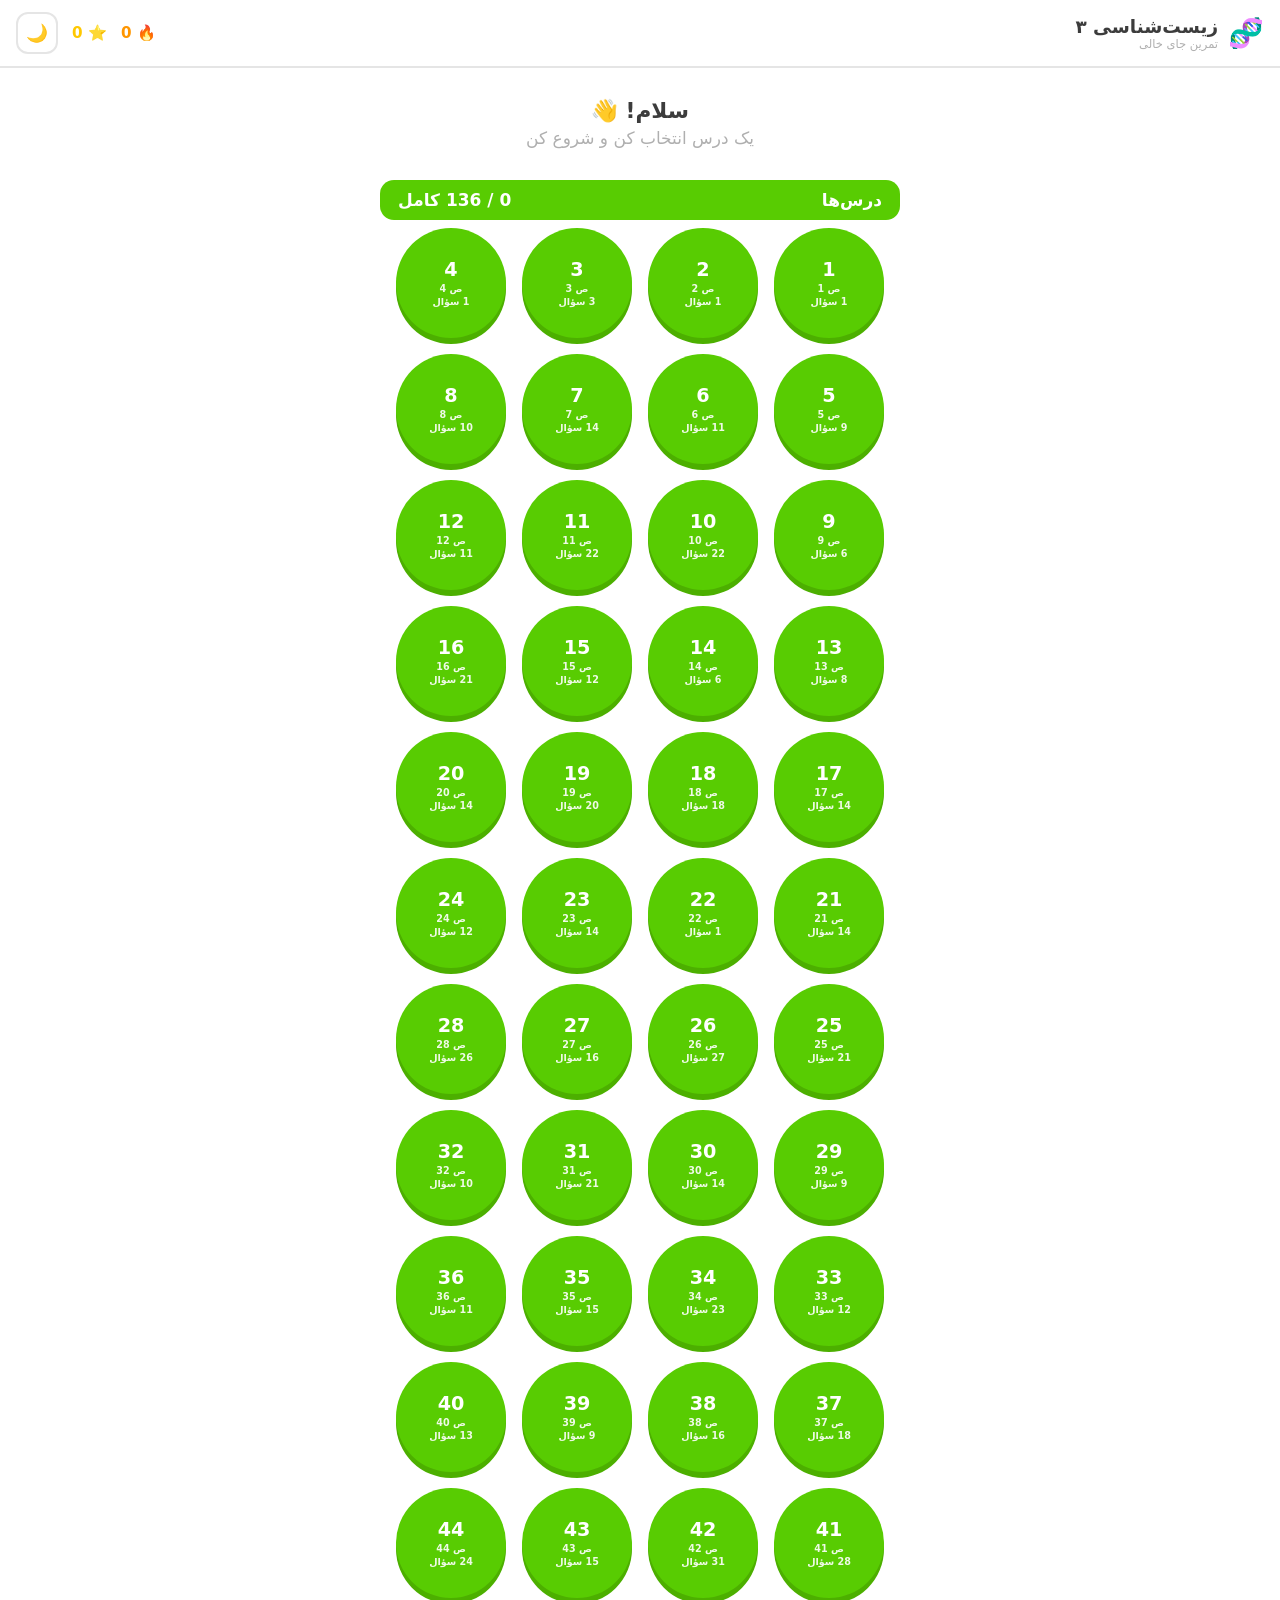
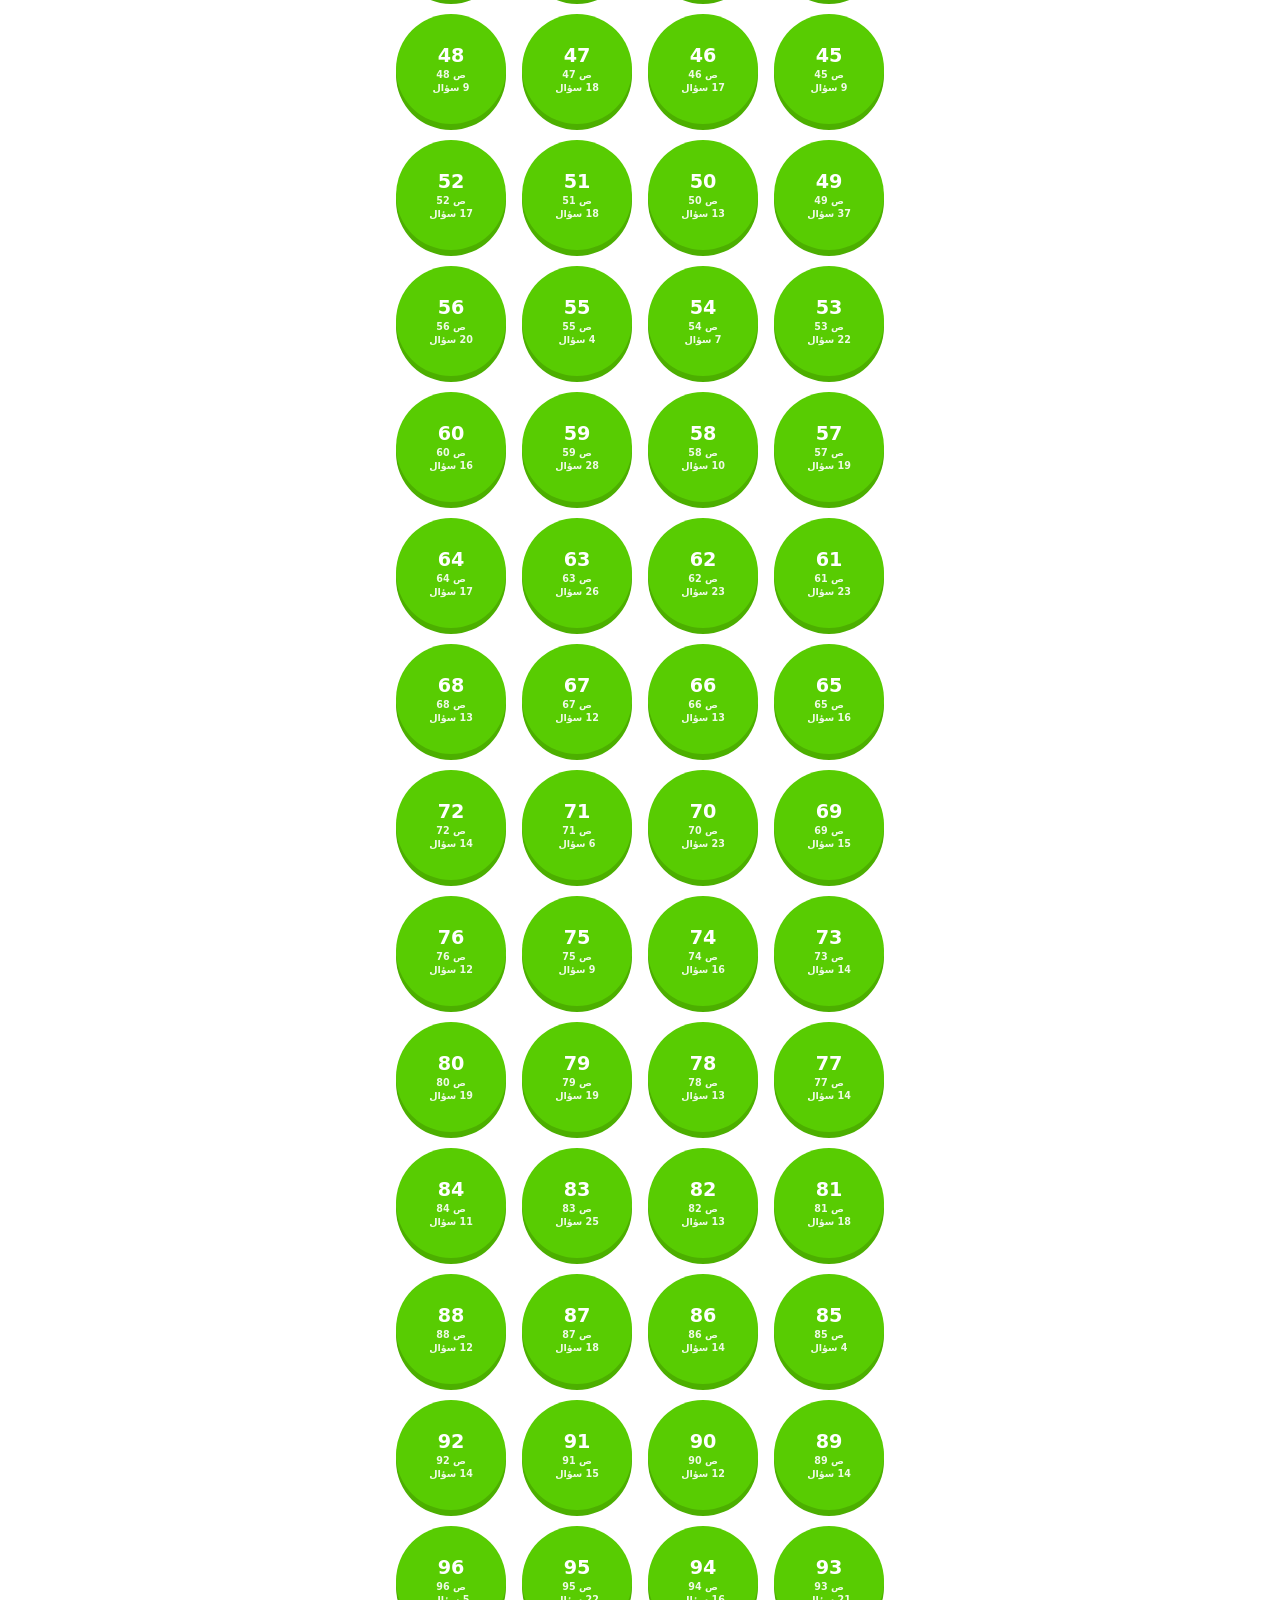
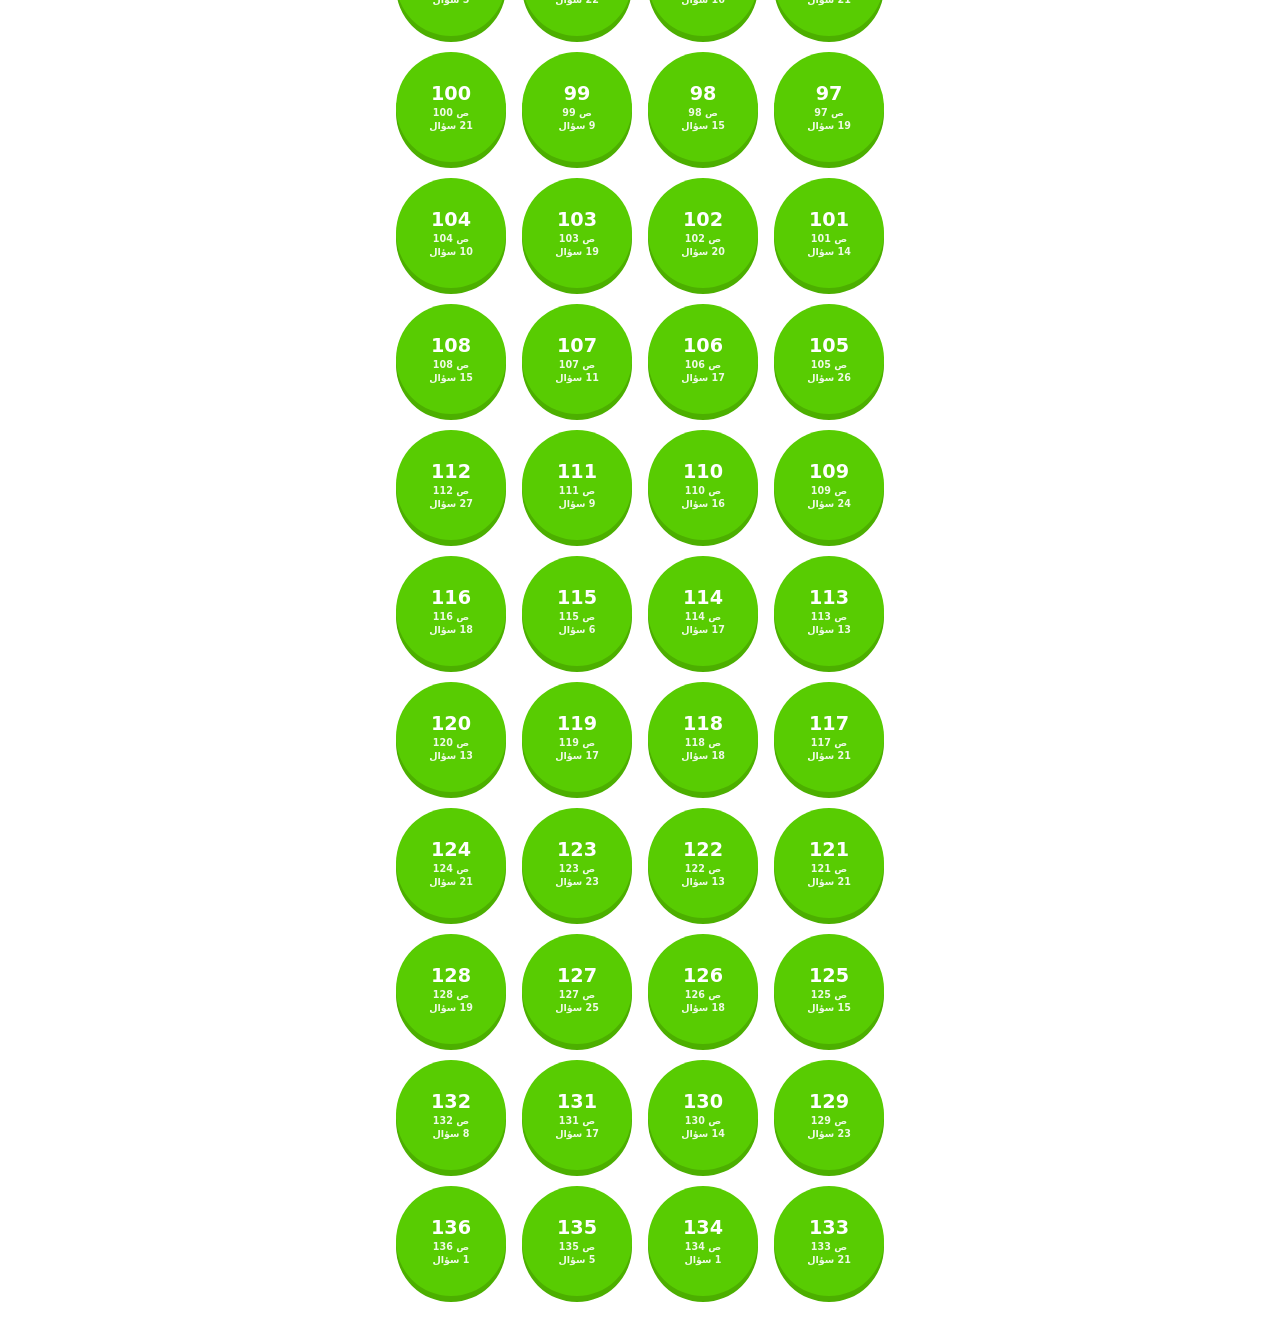
==== commit 55ae57a5: "Restore original homepage index.html" ====
--- a/index.html
+++ b/index.html
@@ -1,581 +1,14 @@
 <!DOCTYPE html>
 <html lang="fa" dir="rtl">
 <head>
-<meta charset="UTF-8">
-<meta name="viewport" content="width=device-width, initial-scale=1.0">
-<title>جزوه فصل ۷ — فناوری‌های نوین زیستی</title>
-<link rel="preconnect" href="https://fonts.googleapis.com">
-<link rel="preconnect" href="https://fonts.gstatic.com" crossorigin>
-<link href="https://fonts.googleapis.com/css2?family=Vazirmatn:wght@300;400;500;600;700;800&family=Lalezar&display=swap" rel="stylesheet">
-<style>
-  :root{
-    --paper:#F6F7F3; --card:#FFFFFF; --card-hi:#FBFDFC; --th-bg:#EEF2EC;
-    --ink:#15241D; --ink-soft:#4a5b52; --ink-faint:#7c8a82; --line:#E4E8E0;
-    --teal:#0F7D6E; --teal-bg:#E6F1EE; --teal-ink:#0a4c43;
-    --amber:#A9660F; --amber-bg:#FAF0DA; --amber-ink:#7a4a0a;
-    --coral:#B5432F; --coral-bg:#F9E7E2; --coral-ink:#822c1e;
-    --violet:#584CA0; --violet-bg:#ECEAF7; --violet-ink:#3d3477;
-    --hl:#FFE27A; --shadow:rgba(15,49,43,.10);
-    --display:'Lalezar',system-ui,sans-serif; --body:'Vazirmatn',system-ui,sans-serif; --rad:16px;
-  }
-  :root[data-theme="dark"]{
-    --paper:#0e1613; --card:#16211d; --card-hi:#1a2620; --th-bg:#1c2823;
-    --ink:#e9efeb; --ink-soft:#b0bdb6; --ink-faint:#7f8d86; --line:#28352f;
-    --teal:#43bba7; --teal-bg:#123029; --teal-ink:#a4e2d6;
-    --amber:#e0a944; --amber-bg:#2c2410; --amber-ink:#f0cf8f;
-    --coral:#e2836e; --coral-bg:#2d1a15; --coral-ink:#f0b5a6;
-    --violet:#9d91e2; --violet-bg:#1e1b33; --violet-ink:#cbc3f2;
-    --hl:#6f5f1a; --shadow:rgba(0,0,0,.4);
-  }
-  *{box-sizing:border-box;margin:0;padding:0}
-  html{scroll-behavior:smooth}
-  body{font-family:var(--body);background:var(--paper);color:var(--ink);line-height:1.85;
-    font-size:17px;-webkit-font-smoothing:antialiased;transition:background .3s,color .3s}
-  .wrap{max-width:820px;margin:0 auto;padding:0 20px}
-  section{padding:0 20px}
-  p{margin:0 0 14px;color:var(--ink-soft)}
-  strong{color:var(--ink);font-weight:700}
-  em{font-style:normal;color:var(--teal-ink);font-weight:600;background:var(--teal-bg);padding:1px 6px;border-radius:6px}
-  mark.uh{background:var(--hl);color:inherit;padding:0 2px;border-radius:3px}
-
-  #draw{position:absolute;top:0;left:0;pointer-events:none;z-index:50}
-  body.draw-on #draw{pointer-events:auto;cursor:crosshair;touch-action:none}
-  #tb{position:fixed;bottom:16px;left:50%;transform:translateX(-50%);z-index:9999;
-    display:flex;gap:7px;align-items:center;background:var(--card);border:1px solid var(--line);
-    border-radius:34px;padding:7px 9px;box-shadow:0 8px 26px var(--shadow)}
-  #tb button{width:40px;height:40px;border-radius:50%;border:1px solid var(--line);background:transparent;
-    color:var(--ink);cursor:pointer;display:grid;place-items:center;transition:.15s}
-  #tb button:hover{border-color:var(--teal)}
-  #tb button.on{background:var(--teal);color:#fff;border-color:var(--teal)}
-  #tb button svg{width:20px;height:20px;fill:none;stroke:currentColor;stroke-width:1.9;stroke-linecap:round;stroke-linejoin:round}
-  #tb .sep{width:1px;height:26px;background:var(--line)}
-  #penbar{display:none;gap:6px;align-items:center}
-  body.draw-on #penbar{display:flex}
-  .pen{width:24px;height:24px;border-radius:50%;cursor:pointer;box-shadow:0 0 0 1px var(--line)}
-  .pen.sel{box-shadow:0 0 0 2px var(--ink)}
-
-  .hero{background:#0F312B;color:#eef3f0;padding:64px 24px 48px;position:relative;overflow:hidden}
-  .hero .wrap{position:relative;z-index:2}
-  .eyebrow{font-size:15px;letter-spacing:.5px;color:#7fd0c1;font-weight:600;margin-bottom:14px;display:flex;align-items:center;gap:9px}
-  .eyebrow svg{width:20px;height:20px;stroke:#7fd0c1;fill:none;stroke-width:1.8}
-  .hero h1{font-family:var(--display);font-weight:400;font-size:clamp(40px,9vw,68px);line-height:1.05;color:#fff;margin-bottom:18px;letter-spacing:.5px}
-  .thesis{font-size:clamp(18px,3.2vw,22px);color:#cfe4de;max-width:620px;line-height:1.7}
-  .thesis b{color:#a5e6d8;font-weight:700}
-  .helix{position:absolute;top:-10px;left:-30px;opacity:.16;z-index:1}
-  @media(max-width:640px){.helix{opacity:.09;left:-90px}}
-  .legend{display:flex;flex-wrap:wrap;gap:10px;margin-top:34px}
-  .legend .chip{display:flex;align-items:center;gap:8px;background:rgba(255,255,255,.07);border:1px solid rgba(255,255,255,.14);padding:7px 13px;border-radius:30px;font-size:14px;color:#dfeee9}
-  .dot{width:11px;height:11px;border-radius:50%}
-  .d-teal{background:#38b39d}.d-amber{background:#e0a032}.d-coral{background:#e07257}
-
-  .map{margin:44px auto;display:grid;grid-template-columns:repeat(3,1fr);gap:14px}
-  @media(max-width:680px){.map{grid-template-columns:1fr}}
-  .mapcard{background:var(--card);border:1px solid var(--line);border-radius:var(--rad);padding:20px;text-decoration:none;color:inherit;transition:transform .15s,box-shadow .15s}
-  .mapcard:hover{transform:translateY(-3px);box-shadow:0 8px 24px var(--shadow)}
-  .mapcard .ic{width:40px;height:40px;border-radius:11px;background:var(--teal-bg);display:grid;place-items:center;margin-bottom:12px}
-  .mapcard .ic svg{width:23px;height:23px;stroke:var(--teal);fill:none;stroke-width:1.8}
-  .mapcard .n{font-family:var(--display);font-size:22px;color:var(--teal);line-height:1}
-  .mapcard h3{font-size:19px;font-weight:700;margin:4px 0 8px}
-  .mapcard p{font-size:14.5px;margin:0;color:var(--ink-faint);line-height:1.6}
-
-  .ghead{display:flex;align-items:center;gap:14px;margin:64px 0 8px;padding-top:20px;border-top:2px solid var(--ink)}
-  .ghead .gn{font-family:var(--display);font-size:clamp(44px,8vw,60px);color:var(--teal);line-height:.9}
-  .ghead h2{font-size:clamp(23px,4.5vw,31px);font-weight:800;letter-spacing:-.3px}
-  .glead{font-size:18px;color:var(--ink-soft);margin:2px 0 26px;font-weight:500}
-  h4{font-size:20px;font-weight:700;margin:34px 0 12px;color:var(--ink);display:flex;align-items:center;gap:10px}
-  h4 .hi{width:30px;height:30px;border-radius:8px;background:var(--teal-bg);display:grid;place-items:center;flex:none}
-  h4 .hi svg{width:18px;height:18px;stroke:var(--teal);fill:none;stroke-width:1.9}
-
-  .note{border-radius:14px;padding:16px 18px 15px;margin:20px 0;border:1px solid}
-  .note .tag{display:inline-flex;align-items:center;gap:7px;font-weight:700;font-size:14px;padding:3px 11px;border-radius:20px;margin-bottom:9px}
-  .note p{margin:0;font-size:16px}
-  .note.mem{background:var(--amber-bg);border-color:var(--amber)}
-  .note.mem .tag{background:var(--amber);color:#fff}.note.mem p{color:var(--amber-ink)}
-  .note.exam{background:var(--coral-bg);border-color:var(--coral)}
-  .note.exam .tag{background:var(--coral);color:#fff}.note.exam p{color:var(--coral-ink)}
-  .note.real{background:var(--teal-bg);border-color:var(--teal)}
-  .note.real .tag{background:var(--teal);color:#fff}.note.real p{color:var(--teal-ink)}
-  .note.mem b{color:var(--amber-ink);font-weight:700}.note.exam b{color:var(--coral-ink);font-weight:700}.note.real b{color:var(--teal-ink);font-weight:700}
-
-  .fig{background:var(--card);border:1px solid var(--line);border-radius:14px;padding:18px;margin:22px 0;text-align:center}
-  .fig svg{max-width:100%;height:auto}
-  .fig figcaption{font-size:14.5px;color:var(--ink-faint);margin-top:12px;line-height:1.6}
-  .fig figcaption .k{font-weight:700;color:var(--ink-soft)}
-
-  .era{background:var(--card);border:1px solid var(--line);border-radius:14px;padding:6px 20px;margin:16px 0}
-  .era .row{display:flex;gap:14px;padding:14px 0;border-bottom:1px dashed var(--line)}
-  .era .row:last-child{border-bottom:0}
-  .era .k{flex:none;width:96px;font-weight:700;color:var(--teal-ink)}
-  .era .v{color:var(--ink-soft);font-size:16px}
-  .steps{margin:22px 0;counter-reset:s}
-  .step{display:flex;gap:16px;padding:15px 0;border-bottom:1px solid var(--line);align-items:flex-start}
-  .step:last-child{border-bottom:0}
-  .step .num{counter-increment:s;flex:none;width:38px;height:38px;border-radius:50%;background:var(--teal);color:#fff;font-weight:700;display:grid;place-items:center;font-size:17px}
-  .step .num::before{content:counter(s)}
-  .step .b h5{font-size:17px;font-weight:700;margin-bottom:2px}
-  .step .b span{font-size:15px;color:var(--ink-faint)}
-  .step .b em{font-size:14px}
-  .tbl{width:100%;border-collapse:collapse;margin:18px 0;background:var(--card);border:1px solid var(--line);border-radius:14px;overflow:hidden}
-  .tbl th,.tbl td{padding:12px 15px;text-align:right;font-size:15.5px;border-bottom:1px solid var(--line)}
-  .tbl th{background:var(--th-bg);font-weight:700;color:var(--ink)}
-  .tbl tr:last-child td{border-bottom:0}
-  .tbl td:first-child{font-weight:700;color:var(--teal-ink)}
-  .swatch{display:inline-block;width:14px;height:14px;border-radius:4px;vertical-align:-2px;margin-left:6px}
-
-  .grid2{display:grid;grid-template-columns:1fr 1fr;gap:14px;margin:20px 0}
-  @media(max-width:640px){.grid2{grid-template-columns:1fr}}
-  .pill{background:var(--card);border:1px solid var(--line);border-radius:14px;padding:17px 18px}
-  .pill .lbl{font-size:13px;font-weight:700;color:var(--violet);background:var(--violet-bg);display:inline-block;padding:2px 10px;border-radius:20px;margin-bottom:8px}
-  .pill h5{font-size:17px;font-weight:700;margin-bottom:5px}
-  .pill p{font-size:15px;margin:0;line-height:1.65}
-
-  .chain{background:#0F312B;color:#eaf3f0;border-radius:18px;padding:30px 26px;margin:30px 0}
-  .chain h4{color:#fff;margin:0 0 14px}.chain h4 .hi{background:rgba(255,255,255,.12)}
-  .chain h4 .hi svg{stroke:#7fd0c1}
-  .flow{display:flex;flex-wrap:wrap;gap:8px;align-items:center}
-  .flow .box{background:rgba(255,255,255,.09);border:1px solid rgba(255,255,255,.18);padding:8px 14px;border-radius:10px;font-weight:600;font-size:15px;color:#eaf3f0}
-  .flow .arr{color:#7fd0c1;font-weight:800;font-size:18px}
-
-  .gloss{columns:2;column-gap:20px;margin:16px 0}
-  @media(max-width:600px){.gloss{columns:1}}
-  .gloss .g{break-inside:avoid;background:var(--card);border:1px solid var(--line);border-radius:10px;padding:11px 14px;margin-bottom:10px}
-  .gloss .g b{color:var(--teal-ink)}
-  .gloss .g span{display:block;font-size:14.5px;color:var(--ink-faint)}
-
-  details{background:var(--card);border:1px solid var(--line);border-radius:12px;padding:4px 18px;margin:12px 0}
-  details[open]{border-color:var(--teal);background:var(--card-hi)}
-  summary{cursor:pointer;font-weight:600;padding:13px 0;list-style:none;font-size:16.5px;display:flex;justify-content:space-between;align-items:center;gap:10px}
-  summary::-webkit-details-marker{display:none}
-  summary::after{content:"نمایش پاسخ";font-size:13px;font-weight:600;color:#fff;background:var(--teal);padding:4px 12px;border-radius:20px;flex:none}
-  details[open] summary::after{content:"بستن";background:var(--ink-faint)}
-  .ans{padding:0 0 16px;color:var(--ink-soft);font-size:15.5px;border-top:1px dashed var(--line);margin-top:4px;padding-top:12px}
-  .ans b{color:var(--teal-ink)}
-  footer{text-align:center;color:var(--ink-faint);font-size:14px;padding:50px 20px 90px;margin-top:50px;border-top:1px solid var(--line)}
-
-  a:focus-visible,summary:focus-visible,#tb button:focus-visible{outline:3px solid var(--teal);outline-offset:3px;border-radius:8px}
-  @media(prefers-reduced-motion:reduce){*{transition:none!important;scroll-behavior:auto}}
-  @media print{
-    #tb,#draw{display:none!important}
-    .hero,.chain,.note,.tbl th,.mapcard,.step .num,.fig{-webkit-print-color-adjust:exact;print-color-adjust:exact}
-    summary::after{display:none}details{page-break-inside:avoid}
-  }
-</style>
+  <meta charset="UTF-8" />
+  <meta name="viewport" content="width=device-width, initial-scale=1.0, maximum-scale=1.0, user-scalable=no" />
+  <title>زیست‌شناسی ۳ — تمرین جای خالی</title>
+  <link rel="stylesheet" href="style.css" />
 </head>
 <body>
-
-<canvas id="draw"></canvas>
-
-<div id="tb">
-  <button id="btnTheme" title="روشن/تاریک" aria-label="تغییر تم"></button>
-  <button id="btnHl" title="هایلایتر: روشن کن و متن را انتخاب کن" aria-label="هایلایتر">
-    <svg viewBox="0 0 24 24"><path d="M9 14l-4 4v2h2l4-4"/><path d="M13 6l5 5-6 6-5-5z"/><path d="M16 3l5 5-2 2-5-5z"/></svg></button>
-  <button id="btnDraw" title="رسم روی جزوه" aria-label="رسم">
-    <svg viewBox="0 0 24 24"><path d="M4 20l4-1 10-10-3-3L5 16z"/><path d="M14 6l3 3"/></svg></button>
-  <div id="penbar">
-    <span class="pen sel" data-c="#e0533a" style="background:#e0533a"></span>
-    <span class="pen" data-c="#f2a626" style="background:#f2a626"></span>
-    <span class="pen" data-c="#2fa38d" style="background:#2fa38d"></span>
-    <button id="btnErase" title="پاک‌کن" aria-label="پاک‌کن">
-      <svg viewBox="0 0 24 24"><path d="M4 14l6-6 8 8-4 4H8z"/><path d="M9 20h10"/></svg></button>
-    <button id="btnClear" title="پاک‌کردن همه‌ی رسم‌ها" aria-label="پاک‌کردن رسم">
-      <svg viewBox="0 0 24 24"><path d="M4 7h16"/><path d="M9 7V4h6v3"/><path d="M6 7l1 13h10l1-13"/></svg></button>
-  </div>
-  <div class="sep"></div>
-  <button id="btnClearHl" title="پاک‌کردن همه‌ی هایلایت‌ها" aria-label="پاک‌کردن هایلایت">
-    <svg viewBox="0 0 24 24"><path d="M3 21h7"/><path d="M13 6l5 5-8 8H5v-5z"/><path d="M17 21l4-4"/></svg></button>
-</div>
-
-<header class="hero">
-  <svg class="helix" width="260" height="520" viewBox="0 0 120 240" fill="none" aria-hidden="true">
-    <g stroke="#7fd0c1" stroke-width="2.4">
-      <path d="M30 0 C90 30 90 50 30 80 C-30 110 -30 130 30 160 C90 190 90 210 30 240" fill="none"/>
-      <path d="M90 0 C30 30 30 50 90 80 C150 110 150 130 90 160 C30 190 30 210 90 240" fill="none"/>
-    </g>
-    <g stroke="#4fbfa9" stroke-width="2">
-      <line x1="42" y1="14" x2="78" y2="14"/><line x1="66" y1="38" x2="30" y2="38"/><line x1="42" y1="62" x2="78" y2="62"/>
-      <line x1="42" y1="94" x2="78" y2="94"/><line x1="66" y1="118" x2="30" y2="118"/><line x1="42" y1="142" x2="78" y2="142"/>
-      <line x1="42" y1="174" x2="78" y2="174"/><line x1="66" y1="198" x2="30" y2="198"/><line x1="42" y1="222" x2="78" y2="222"/>
-    </g>
-  </svg>
-  <div class="wrap">
-    <div class="eyebrow">
-      <svg viewBox="0 0 24 24"><path d="M9 3v6l-5 9a2 2 0 002 3h12a2 2 0 002-3l-5-9V3"/><path d="M8 3h8"/><path d="M8 14h8"/></svg>
-      فصل ۷ · زیست‌شناسی · جزوه‌ی مرور سریع</div>
-    <h1>فناوری‌های نوین زیستی</h1>
-    <p class="thesis">همه‌ی این فصل در یک جمله خلاصه می‌شود:
-      <b>انسان یاد گرفته موجودات زنده را مثل یک کارخانه‌ی کوچک برنامه‌ریزی کند</b>
-      تا چیزهایی بسازند که ما می‌خواهیم — از انسولین تا واکسن، از پنبه‌ی مقاوم تا غضروف گوش.</p>
-    <div class="legend">
-      <span class="chip"><span class="dot d-amber"></span> کادر زرد = به‌خاطر بسپار</span>
-      <span class="chip"><span class="dot d-coral"></span> کادر قرمز = نکته‌ی امتحانی</span>
-      <span class="chip"><span class="dot d-teal"></span> کادر سبز = مثال واقعی</span>
-    </div>
-  </div>
-</header>
-
-<div id="content">
-<section>
-  <div class="wrap">
-    <div class="map">
-      <a class="mapcard" href="#g1"><div class="ic"><svg viewBox="0 0 24 24"><path d="M4 6h16"/><path d="M4 12h16"/><path d="M4 18h10"/></svg></div>
-        <div class="n">۱</div><h3>پایه‌ها</h3><p>زیست‌فناوری چیست، تاریخچه، شاخه‌ها، و قلبِ فصل: ساخت دنای نوترکیب.</p></a>
-      <a class="mapcard" href="#g2"><div class="ic"><svg viewBox="0 0 24 24"><path d="M6 3v6a6 6 0 006 6 6 6 0 006-6V3"/><path d="M6 21v-6"/><path d="M18 21v-6"/></svg></div>
-        <div class="n">۲</div><h3>ابزارها</h3><p>مهندسی پروتئین، مهندسی بافت و یاخته‌ی بنیادی، و بیوانفورماتیک.</p></a>
-      <a class="mapcard" href="#g3"><div class="ic"><svg viewBox="0 0 24 24"><path d="M12 3l9 5-9 5-9-5z"/><path d="M3 13l9 5 9-5"/></svg></div>
-        <div class="n">۳</div><h3>کاربردها</h3><p>کشاورزی، پزشکی، جانوران تراژنی، و بحث اقتصاد و اخلاق.</p></a>
-    </div>
-  </div>
-</section>
-
-<section id="g1">
-  <div class="wrap">
-    <div class="ghead"><span class="gn">۱</span><h2>پایه‌ها: زیست‌فناوری و مهندسی ژنتیک</h2></div>
-    <p class="glead">اول ابزار اصلی را بسازیم؛ بقیه‌ی فصل فقط استفاده از همین ابزار است.</p>
-
-    <h4><span class="hi"><svg viewBox="0 0 24 24"><circle cx="11" cy="11" r="7"/><path d="M20 20l-3-3"/></svg></span>زیست‌فناوری یعنی چه؟</h4>
-    <p>خیلی ساده: <strong>هر کار هوشمندانه‌ای که با کمک یک موجود زنده محصولی بسازد یا بهترش کند.</strong>
-      تعریف رسمی فرهنگستان هم همین است: «تولید فراورده از طریق فرایند زیستی که نیازمند فنون مهندسی است».</p>
-    <div class="note mem"><span class="tag">🧠 به‌خاطر بسپار</span>
-      <p>زیست‌فناوری فقط دستکاری ژن نیست! پختن نان و ماست‌بستن هم زیست‌فناوری است. مادربزرگ‌ها هم زیست‌فناور بوده‌اند.</p></div>
-
-    <h4><span class="hi"><svg viewBox="0 0 24 24"><circle cx="12" cy="12" r="8"/><path d="M12 8v4l3 2"/></svg></span>تاریخچه: سه دوره را مثل داستان زمانی حفظ کن</h4>
-    <div class="era">
-      <div class="row"><div class="k">سنتی</div><div class="v">بدون اینکه بدانیم «چرا»، فقط استفاده می‌کردیم: نان، سرکه، ماست، پنیر (فراورده‌های تخمیری).</div></div>
-      <div class="row"><div class="k">کلاسیک</div><div class="v">فهمیدیم پای ریزجاندار در میان است و آن را کشت دادیم: تولید پادزیست (آنتی‌بیوتیک)، آنزیم و مواد غذایی.</div></div>
-      <div class="row"><div class="k">نوین</div><div class="v">جهش بزرگ: انتقال ژن از یک ریزجاندار به ریزجاندار دیگر. تولد مهندسی ژنتیک.</div></div>
-    </div>
-
-    <h4><span class="hi"><svg viewBox="0 0 24 24"><circle cx="7" cy="7" r="3"/><circle cx="17" cy="17" r="3"/><path d="M10 7h7v7"/></svg></span>شاخه‌های زیست‌فناوری (کد رنگی)</h4>
-    <p>این تقریباً همیشه سؤال می‌شود. رنگ را به معنی‌اش گره بزن تا هیچ‌وقت جابه‌جا نکنی:</p>
-    <table class="tbl">
-      <tr><th>رنگ</th><th>شاخه</th><th>یادیار</th></tr>
-      <tr><td><span class="swatch" style="background:#57a639"></span>سبز</td><td>کشاورزی</td><td>سبز = گیاه و مزرعه</td></tr>
-      <tr><td><span class="swatch" style="background:#c0392b"></span>قرمز</td><td>پزشکی</td><td>قرمز = خون و درمان</td></tr>
-      <tr><td><span class="swatch" style="background:#d8d8d8"></span>سفید</td><td>صنعتی</td><td>سفید = روپوش کارخانه</td></tr>
-      <tr><td><span class="swatch" style="background:#2a7fc0"></span>آبی</td><td>دریایی</td><td>آبی = دریا و آبزیان</td></tr>
-      <tr><td><span class="swatch" style="background:#8a8a8a"></span>خاکستری</td><td>محیط‌زیست</td><td>خاکستری = دود و پاک‌سازی آلودگی</td></tr>
-    </table>
-
-    <h4><span class="hi"><svg viewBox="0 0 24 24"><path d="M6 3c6 4 6 6 0 9s-6 5 0 9"/><path d="M18 3c-6 4-6 6 0 9s6 5 0 9"/></svg></span>قلب فصل: ساختن دنای نوترکیب</h4>
-    <p>مهم‌ترین و امتحانی‌ترین بخش کل فصل همین‌جاست. پرسش بنیادی:
-      <strong>چطور یک باکتری را وادار کنیم پروتئین انسانی (مثل انسولین) بسازد؟</strong></p>
-    <div class="note mem"><span class="tag">🧠 تشبیه طلایی</span>
-      <p>می‌خواهیم یک «جمله» (ژن) را از کتابِ دنای انسان <b>کپی و پیست</b> کنیم توی کتابِ باکتری. سه ابزار لازم داریم:
-        <b>قیچی مولکولی</b> = آنزیم برش‌دهنده · <b>چسب مولکولی</b> = آنزیم لیگاز · <b>کامیون/فلش‌مموری</b> = دیسَک (پلازمید).</p></div>
-
-    <figure class="fig">
-      <svg viewBox="0 0 340 130" role="img" aria-label="برش دنا و انتهای چسبنده">
-        <g stroke="var(--teal)" stroke-width="4" stroke-linecap="round">
-          <line x1="20" y1="45" x2="165" y2="45"/><line x1="20" y1="85" x2="145" y2="85"/>
-          <line x1="185" y1="45" x2="320" y2="45"/><line x1="165" y1="85" x2="320" y2="85"/>
-        </g>
-        <g stroke="var(--ink-faint)" stroke-width="1.6">
-          <line x1="40" y1="45" x2="40" y2="85"/><line x1="70" y1="45" x2="70" y2="85"/><line x1="100" y1="45" x2="100" y2="85"/>
-          <line x1="205" y1="45" x2="205" y2="85"/><line x1="240" y1="45" x2="240" y2="85"/><line x1="275" y1="45" x2="275" y2="85"/><line x1="305" y1="45" x2="305" y2="85"/>
-        </g>
-        <path d="M175 30 l-8 8 l8 8" fill="none" stroke="var(--coral)" stroke-width="2.4" stroke-linecap="round"/>
-        <path d="M165 30 l8 8 l-8 8" fill="none" stroke="var(--coral)" stroke-width="2.4" stroke-linecap="round"/>
-        <text x="118" y="118" text-anchor="middle" fill="var(--ink-soft)" font-family="Vazirmatn" font-size="13">انتهای چسبنده</text>
-        <text x="255" y="118" text-anchor="middle" fill="var(--ink-soft)" font-family="Vazirmatn" font-size="13">انتهای چسبنده</text>
-      </svg>
-      <figcaption><span class="k">آنزیم برش‌دهنده</span> رشته‌ها را «پلکانی» می‌بُرد؛ یک رشته بلندتر بیرون می‌ماند و مثل زبانه‌ی چسب عمل می‌کند.</figcaption>
-    </figure>
-
-    <div class="steps">
-      <div class="step"><div class="num"></div><div class="b"><h5>برش ژن انسانی</h5>
-        <span>با قیچی (آنزیم برش‌دهنده، مثل <em>EcoR1</em>) → دو سرِ ژن «انتهای چسبنده» می‌شود.</span></div></div>
-      <div class="step"><div class="num"></div><div class="b"><h5>برش دیسَک با همان آنزیم</h5>
-        <span>دیسَک را هم با همان قیچی می‌بریم تا انتهایش دقیقاً مکملِ ژن شود.</span></div></div>
-      <div class="step"><div class="num"></div><div class="b"><h5>اتصال با لیگاز</h5>
-        <span>چسب مولکولی، ژن و دیسَک را به هم می‌دوزد → «دنای نوترکیب» ساخته می‌شود.</span></div></div>
-      <div class="step"><div class="num"></div><div class="b"><h5>ورود به باکتری میزبان</h5>
-        <span>با شوک الکتریکی یا شوک حرارتی، منفذی در دیواره باز می‌شود و دنا وارد می‌شود.</span></div></div>
-      <div class="step"><div class="num"></div><div class="b"><h5>غربالگری با پادزیست</h5>
-        <span>محیط را پر از پادزیست می‌کنیم؛ فقط باکتریِ حاملِ دیسَک زنده می‌ماند.</span></div></div>
-      <div class="step"><div class="num"></div><div class="b"><h5>تکثیر و تولید انبوه</h5>
-        <span>باکتری تند تکثیر می‌شود و میلیون‌ها کپی از ژن → پروتئین موردنظر.</span></div></div>
-    </div>
-
-    <figure class="fig">
-      <svg viewBox="0 0 200 200" role="img" aria-label="دیسک یا پلازمید">
-        <circle cx="100" cy="100" r="70" fill="none" stroke="var(--line)" stroke-width="11"/>
-        <path d="M123.9 34.2 A70 70 0 0 1 169 112.2" fill="none" stroke="#f2a626" stroke-width="11" stroke-linecap="round"/>
-        <path d="M153.6 145 A70 70 0 0 1 46.4 145" fill="none" stroke="#e0533a" stroke-width="11" stroke-linecap="round"/>
-        <path d="M34.2 123.9 A70 70 0 0 1 39.4 65" fill="none" stroke="#2fa38d" stroke-width="11" stroke-linecap="round"/>
-      </svg>
-      <figcaption><span class="k">حلقه‌ی دیسَک (پلازمید):</span>
-        <span class="swatch" style="background:#f2a626"></span> ژن خارجی ·
-        <span class="swatch" style="background:#e0533a"></span> ژن مقاومت به پادزیست ·
-        <span class="swatch" style="background:#2fa38d"></span> جایگاه شروع همانندسازی</figcaption>
-    </figure>
-
-    <div class="note exam"><span class="tag">⭐ نکته‌ی امتحانی ۱</span>
-      <p>چرا ژن و دیسَک را باید با <b>همان</b> آنزیم برید؟ چون هر آنزیم انتهای چسبنده‌ی مخصوص خودش را می‌سازد.
-        فقط اگر با یک آنزیم بریده باشند، مثل دو تکه‌ی پازل جفت می‌شوند.</p></div>
-    <div class="note exam"><span class="tag">⭐ نکته‌ی امتحانی ۲</span>
-      <p>چرا آخر کار پادزیست می‌ریزیم؟ روی دیسَک یک <b>ژن مقاومت به پادزیست</b> گذاشته‌اند. پادزیست مثل نگهبانِ درِ باشگاه است:
-        هرکه «کارت» (دیسَک) دارد می‌ماند، بقیه حذف می‌شوند. این همان جداسازیِ یاخته‌های تراژنی است.</p></div>
-    <div class="note exam"><span class="tag">⭐ نکته‌ی امتحانی ۳</span>
-      <p>«انتهای چسبنده» یعنی یک رشته کمی بلندتر از رشته‌ی مقابل بیرون می‌زند و مثل چسب زبانه‌دار عمل می‌کند.</p></div>
-  </div>
-</section>
-
-<section id="g2">
-  <div class="wrap">
-    <div class="ghead"><span class="gn">۲</span><h2>ابزارهای تکمیلی</h2></div>
-    <p class="glead">حالا که بلدیم ژن جابه‌جا کنیم، سه ابزار دیگر برای دقت و توانایی بیشتر.</p>
-
-    <h4><span class="hi"><svg viewBox="0 0 24 24"><path d="M6 3v6a6 6 0 006 6 6 6 0 006-6V3"/><path d="M6 21v-6M18 21v-6"/></svg></span>۱) مهندسی پروتئین: بهترکردن به‌جای ساختن</h4>
-    <p>گاهی نمی‌خواهیم پروتئین جدید بسازیم، می‌خواهیم یک پروتئین موجود را بهتر کنیم؛ مثلاً فقط
-      <strong>یک آمینواسیدش را عوض کنیم</strong>. سه مثال کتاب را با الگوی «مشکل ← راه‌حل» حفظ کن:</p>
-    <table class="tbl">
-      <tr><th>پروتئین</th><th>مشکل</th><th>راه‌حل مهندسی</th></tr>
-      <tr><td>آمیلاز</td><td>در دمای بالای کارخانه خراب می‌شد</td><td>نسخه‌ی مقاوم به گرما ساختند</td></tr>
-      <tr><td>اینترفرون</td><td>در باکتری بد تا می‌خورد و کم‌اثر می‌شد</td><td>تغییر یک آمینواسید، شکل درست شد</td></tr>
-      <tr><td>پلاسمین</td><td>در پلاسما خیلی زود از کار می‌افتاد</td><td>تعویض یک آمینواسید، اثرش طولانی شد</td></tr>
-    </table>
-    <div class="note mem"><span class="tag">🧠 نخِ مشترک</span>
-      <p>تغییر توالی آمینواسید ← تغییر شکل فضایی مولکول ← تغییر عملکرد. این زنجیره کلید هر سه مثال است.</p></div>
-    <div class="note real"><span class="tag">🔬 مثال واقعی</span>
-      <p>ایده‌ی آمیلازِ مقاوم به گرما از طبیعت آمد: باکتری‌های «گرمادوستِ» چشمه‌های آب‌گرم آمیلازهایی دارند که در گرما پایدارند.</p></div>
-
-    <h4><span class="hi"><svg viewBox="0 0 24 24"><circle cx="12" cy="12" r="4"/><path d="M12 2v4M12 18v4M2 12h4M18 12h4"/></svg></span>۲) مهندسی بافت و یاخته‌های بنیادی</h4>
-    <p>وقتی بافتی آسیب می‌بیند، یاخته‌های سالم را روی یک <strong>داربست</strong> کشت می‌دهند تا بافت جدید بسازند.
-      ولی خیلی یاخته‌ها (مثل ماهیچه‌ای) خوب تکثیر نمی‌شوند؛ اینجا سراغ یاخته‌های بنیادی می‌رویم که دو ابرقدرت دارند:
-      <em>تکثیر زیاد</em> و <em>تبدیل‌شدن به انواع یاخته</em>.</p>
-
-    <figure class="fig">
-      <svg viewBox="0 0 320 170" role="img" aria-label="تمایز یاخته بنیادی">
-        <defs><marker id="a2" viewBox="0 0 10 10" refX="8" refY="5" markerWidth="6" markerHeight="6" orient="auto"><path d="M2 2L8 5L2 8" fill="none" stroke="var(--ink-faint)" stroke-width="1.6"/></marker></defs>
-        <circle cx="55" cy="85" r="26" fill="var(--teal-bg)" stroke="var(--teal)" stroke-width="3"/>
-        <circle cx="55" cy="85" r="9" fill="var(--teal)"/>
-        <g stroke="var(--ink-faint)" stroke-width="2" fill="none" marker-end="url(#a2)">
-          <path d="M84 78 L214 32"/><path d="M84 82 L214 72"/><path d="M84 90 L214 112"/><path d="M84 94 L214 152"/></g>
-        <circle cx="230" cy="30" r="13" fill="#8a6fd0"/><circle cx="230" cy="72" r="13" fill="#e0533a"/>
-        <ellipse cx="230" cy="112" rx="17" ry="9" fill="#f2a626"/><rect x="219" y="142" width="22" height="16" rx="4" fill="#7c8a82"/>
-        <text x="252" y="34" fill="var(--ink-soft)" font-family="Vazirmatn" font-size="12.5">عصبی</text>
-        <text x="252" y="76" fill="var(--ink-soft)" font-family="Vazirmatn" font-size="12.5">خونی</text>
-        <text x="252" y="116" fill="var(--ink-soft)" font-family="Vazirmatn" font-size="12.5">ماهیچه‌ای</text>
-        <text x="252" y="155" fill="var(--ink-soft)" font-family="Vazirmatn" font-size="12.5">استخوانی</text>
-      </svg>
-      <figcaption><span class="k">یاخته‌ی بنیادی</span> هم خودش را تکثیر می‌کند، هم به انواع یاخته‌ی تخصصی تبدیل می‌شود.</figcaption>
-    </figure>
-
-    <table class="tbl">
-      <tr><th></th><th>بنیادیِ بالغ</th><th>بنیادیِ جنینی</th></tr>
-      <tr><td>کجاست؟</td><td>مغز استخوان، کبد و… بدنِ بالغ</td><td>توده‌ی یاخته‌ای درونیِ جنین</td></tr>
-      <tr><td>توانایی</td><td>به چند نوع یاخته (محدودتر)</td><td>به همه‌ی انواع؛ اوایلِ رشد حتی یک جنین کامل</td></tr>
-    </table>
-    <div class="note real"><span class="tag">🔬 مثال واقعی</span>
-      <p>جراحانِ بازساز، از بافت غضروف برای بازسازیِ لاله‌ی گوش و بینی استفاده می‌کنند — غضروفِ ساخته‌شده روی داربست، در آزمایشگاه.</p></div>
-
-    <h4><span class="hi"><svg viewBox="0 0 24 24"><rect x="3" y="4" width="18" height="14" rx="2"/><path d="M7 20h10M8 8h4M8 12h8"/></svg></span>۳) بیوانفورماتیک: کامپیوتر به کمک زیست‌شناسی</h4>
-    <p>تلاقیِ زیست‌شناسی با ریاضی، آمار و رایانه، برای غرق‌نشدن در دریای داده.</p>
-    <div class="note mem"><span class="tag">🧠 قاب ذهنی</span>
-      <p>بیوانفورماتیک مثل یک <b>فیلترِ هوشمند</b> است: به‌جای آزمودنِ هزاران فرضیه، می‌گوید کدام‌ها ارزش آزمایش دارند.</p></div>
-    <div class="note real"><span class="tag">🔬 مثال واقعی: واکسن کرونا</span>
-      <p>در دنیاگیریِ (پاندمیِ) کرونا حجم عظیمی داده‌ی ژنی به اشتراک گذاشته شد؛ بیوانفورماتیک کمک کرد واکسن در چند ماه ساخته شود —
-        کاری که پیش‌تر سال‌ها طول می‌کشید.</p></div>
-  </div>
-</section>
-
-<section id="g3">
-  <div class="wrap">
-    <div class="ghead"><span class="gn">۳</span><h2>کاربردها در زندگی واقعی</h2></div>
-    <p class="glead">اینجا همه‌ی ابزارها به کار می‌آیند. برای هر حوزه یک مثالِ به‌یادماندنی.</p>
-
-    <h4><span class="hi"><svg viewBox="0 0 24 24"><path d="M12 21c5-2 8-6 8-11V5l-8-2-8 2v5c0 5 3 9 8 11z"/></svg></span>کشاورزی: پنبه‌ی مقاوم به آفت</h4>
-    <p>بعضی باکتری‌های خاک پروتئینی می‌سازند که اول به‌صورت <strong>پیش‌سمِ غیرفعال</strong> است. وقتی حشره گیاه را می‌خورد،
-      <strong>آنزیم‌های گوارشیِ خودِ حشره</strong> آن را فعال می‌کنند و دیواره‌ی روده‌اش را نابود می‌کنند.
-      ژن این سم را به ذرت، پنبه و سویا منتقل کرده‌اند، پس نیاز به سم‌پاشی خیلی کم شده.</p>
-    <div class="note exam"><span class="tag">⭐ نکته‌ی امتحانی</span>
-      <p>چرا سم به خودِ باکتری آسیب نمی‌زند؟ چون تا وارد روده‌ی حشره نشود و آنزیم‌های گوارشیِ حشره فعالش نکنند، «غیرفعال» می‌ماند.</p></div>
-
-    <h4><span class="hi"><svg viewBox="0 0 24 24"><path d="M12 21C7 17 3 13 3 8.5A4.5 4.5 0 0112 6a4.5 4.5 0 019 2.5C21 13 17 17 12 21z"/></svg></span>پزشکی: چهار ستون را با هم حفظ کن</h4>
-
-    <figure class="fig">
-      <svg viewBox="0 0 340 150" role="img" aria-label="ساخت انسولین فعال">
-        <defs><marker id="a3" viewBox="0 0 10 10" refX="7" refY="5" markerWidth="7" markerHeight="7" orient="auto"><path d="M2 2L8 5L2 8" fill="none" stroke="var(--ink-soft)" stroke-width="1.7"/></marker></defs>
-        <rect x="40" y="34" width="86" height="24" rx="6" fill="var(--teal)"/><text x="83" y="51" text-anchor="middle" fill="#fff" font-size="13" font-family="Vazirmatn">زنجیره A</text>
-        <rect x="40" y="92" width="86" height="24" rx="6" fill="var(--coral)"/><text x="83" y="109" text-anchor="middle" fill="#fff" font-size="13" font-family="Vazirmatn">زنجیره B</text>
-        <line x1="66" y1="58" x2="66" y2="92" stroke="var(--ink-faint)" stroke-width="2"/><line x1="100" y1="58" x2="100" y2="92" stroke="var(--ink-faint)" stroke-width="2"/>
-        <path d="M40 46 C10 46 10 104 40 104" fill="none" stroke="#f2a626" stroke-width="4"/>
-        <text x="20" y="79" text-anchor="middle" fill="#c98a1a" font-size="13" font-family="Vazirmatn">C</text>
-        <path d="M150 75 l24 0" stroke="var(--ink-soft)" stroke-width="2" marker-end="url(#a3)"/>
-        <rect x="214" y="34" width="86" height="24" rx="6" fill="var(--teal)"/><text x="257" y="51" text-anchor="middle" fill="#fff" font-size="13" font-family="Vazirmatn">زنجیره A</text>
-        <rect x="214" y="92" width="86" height="24" rx="6" fill="var(--coral)"/><text x="257" y="109" text-anchor="middle" fill="#fff" font-size="13" font-family="Vazirmatn">زنجیره B</text>
-        <line x1="240" y1="58" x2="240" y2="92" stroke="var(--ink-faint)" stroke-width="2"/><line x1="274" y1="58" x2="274" y2="92" stroke="var(--ink-faint)" stroke-width="2"/>
-      </svg>
-      <figcaption><span class="k">انسولین:</span> پیش‌انسولین (با زنجیره C) ← جدا شدن C ← انسولینِ فعال (فقط A و B).</figcaption>
-    </figure>
-
-    <div class="grid2">
-      <div class="pill"><span class="lbl">تولید دارو</span><h5>انسولین</h5>
-        <p>در بدن به شکل پیش‌هورمون ساخته می‌شود که با جداشدنِ زنجیره‌ی C فعال می‌شود. چون باکتری بلد نیست C را جدا کند،
-          A و B را جداگانه می‌سازند و بعد در آزمایشگاه به هم وصل می‌کنند.</p></div>
-      <div class="pill"><span class="lbl">واکسن نوترکیب</span><h5>هپاتیت B</h5>
-        <p>فقط ژنِ پادگن (آنتی‌ژنِ) سطحیِ عاملِ بیماری را وارد یک میکروبِ بی‌خطر می‌کنند. ایمن‌تر است، چون خطرِ بیمارشدن ندارد.</p></div>
-      <div class="pill"><span class="lbl">ژن‌درمانی</span><h5>ترمیم ژنِ معیوب</h5>
-        <p>قراردادن نسخه‌ی سالمِ یک ژن در یاخته‌های بیمار. اولین موفقیت (۱۹۹۰): دختربچه‌ای با نقص آنزیم ایمنی —
-          لنفوسیت‌هایش را بیرون آوردند، ژن سالم دادند و برگرداندند.</p></div>
-      <div class="pill"><span class="lbl">تشخیص بیماری</span><h5>ردیابیِ زودهنگام</h5>
-        <p>با شناساییِ نوکلئیک‌اسیدِ عامل بیماری، حتی پیش از ظاهرشدنِ علائم بیماری را می‌گیرند (مثل تشخیص زودهنگام ایدز).</p></div>
-    </div>
-
-    <h4><span class="hi"><svg viewBox="0 0 24 24"><circle cx="12" cy="8" r="4"/><path d="M4 21c0-4 4-6 8-6s8 2 8 6"/></svg></span>جانوران تراژنی: سه هدف</h4>
-    <p>۱) مدلِ مطالعه‌ی بیماری‌های انسانی (سرطان، آلزایمر، ام‌اس) &nbsp;·&nbsp;
-       ۲) مطالعه‌ی ژن‌های رشد &nbsp;·&nbsp; ۳) تولید دارو/پروتئین انسانی در شیرشان.</p>
-    <div class="note real"><span class="tag">🔬 مثال ایرانی</span>
-      <p>موشِ تراژنِ سبزِ درخشان با پروتئین <b>GFP</b> در پژوهشگاه ملی مهندسی ژنتیک و زیست‌فناوری ایران؛ زیر نور فرابنفش سبز می‌درخشد.</p></div>
-
-    <h4><span class="hi"><svg viewBox="0 0 24 24"><path d="M3 21h18"/><path d="M6 21V9l6-4 6 4v12"/><path d="M10 21v-5h4v5"/></svg></span>اقتصاد و اخلاق</h4>
-    <p>زیست‌فناوری الزاماً دستکاریِ ژن نیست؛ صنایع لبنی هم بخشی از آن‌اند و سهم بزرگی در اقتصاد دارند.
-      <strong>فتوبیوراکتورها</strong> (کشتِ وسیعِ جلبک برای سوخت زیستی و دارو) نمونه‌ی صنعتی‌اند.
-      و در پایان: هر فناوری قدرتمندی نیاز به <strong>قانون ایمنی زیستی</strong> و ملاحظات اخلاقی دارد — همان پرسشِ صفحه‌ی اول فصل:
-      «انسان از نظر اخلاقی تا کجا می‌تواند این فناوری‌ها را به خدمت بگیرد؟»</p>
-  </div>
-</section>
-
-<section>
-  <div class="wrap">
-    <div class="chain">
-      <h4><span class="hi"><svg viewBox="0 0 24 24"><path d="M9 12l2 2 4-4"/><circle cx="12" cy="12" r="9"/></svg></span>جمع‌بندی در یک نفس — زنجیره‌ی طلایی</h4>
-      <p style="color:#cfe4de;margin-bottom:16px">اگر همه‌چیز را فراموش کردی، فقط این ترتیب را یادت باشد. همه‌ی کاربردهای گفتار ۳، شاخ‌وبرگِ همین اسکلت‌اند:</p>
-      <div class="flow">
-        <span class="box">قیچی (آنزیم برش‌دهنده)</span><span class="arr">←</span>
-        <span class="box">چسب (لیگاز)</span><span class="arr">←</span>
-        <span class="box">کامیون (دیسَک)</span><span class="arr">←</span>
-        <span class="box">ورود با شوک</span><span class="arr">←</span>
-        <span class="box">نگهبانِ پادزیست</span><span class="arr">←</span>
-        <span class="box">تکثیر انبوه</span>
-      </div>
-    </div>
-  </div>
-</section>
-
-<section>
-  <div class="wrap">
-    <h4><span class="hi"><svg viewBox="0 0 24 24"><path d="M4 5h16v14H4z"/><path d="M4 9h16M9 5v14"/></svg></span>واژه‌نامه‌ی اصطلاحاتِ سختِ کتاب</h4>
-    <p>کتاب برای بعضی واژه‌ها معادلِ فارسی به کار برده که تازه‌واردها را گیج می‌کند. این جدول کوچک نجات‌دهنده است:</p>
-    <div class="gloss">
-      <div class="g"><b>دنا / رنا</b><span>DNA / RNA</span></div>
-      <div class="g"><b>دیسَک</b><span>پلازمید؛ حلقه‌ی کوچک دنا در باکتری</span></div>
-      <div class="g"><b>فامتن</b><span>کروموزوم</span></div>
-      <div class="g"><b>پادزیست</b><span>آنتی‌بیوتیک</span></div>
-      <div class="g"><b>پادگن</b><span>آنتی‌ژن</span></div>
-      <div class="g"><b>ریزجاندار</b><span>میکروارگانیسم</span></div>
-      <div class="g"><b>یاخته</b><span>سلول</span></div>
-      <div class="g"><b>تراژنی</b><span>موجودِ حاملِ ژنِ بیگانه (GMO)</span></div>
-      <div class="g"><b>ناقل</b><span>حاملِ ژن (مثل دیسَک) = vector</span></div>
-      <div class="g"><b>همسانه‌سازی</b><span>کلونینگ؛ تکثیرِ یک ژن</span></div>
-      <div class="g"><b>پیش‌هورمون</b><span>شکلِ اولیه و غیرفعالِ هورمون</span></div>
-      <div class="g"><b>دنیاگیری</b><span>پاندمی</span></div>
-    </div>
-  </div>
-</section>
-
-<section>
-  <div class="wrap">
-    <h4><span class="hi"><svg viewBox="0 0 24 24"><circle cx="12" cy="12" r="9"/><path d="M9.5 9a2.5 2.5 0 115 .5c0 1.5-2 2-2 3.5"/><path d="M12 17h.01"/></svg></span>خودت را محک بزن</h4>
-    <p>اول جواب را در ذهنت بساز، بعد دکمه را بزن. اگر همه را درست گفتی، فصل مالِ توست.</p>
-
-    <details><summary>۱) چرا ژن و دیسَک را باید با یک آنزیمِ برش‌دهنده برید؟</summary>
-      <div class="ans">چون هر آنزیم انتهای چسبنده‌ی مخصوصِ خودش را می‌سازد. فقط وقتی هر دو با <b>همان</b> آنزیم بریده شوند،
-        انتهای‌شان مکملِ هم می‌شود و مثل پازل جفت شده، لیگاز می‌تواند آن‌ها را بدوزد.</div></details>
-    <details><summary>۲) نقش ژنِ مقاومت به پادزیست روی دیسَک چیست؟</summary>
-      <div class="ans">ابزارِ غربالگری است. با ریختنِ پادزیست در محیط، فقط باکتری‌هایی که دیسَک را گرفته‌اند زنده می‌مانند؛
-        این‌طور یاخته‌های تراژنی از بقیه <b>جدا</b> می‌شوند.</div></details>
-    <details><summary>۳) چرا انسولین را در باکتری به‌صورت دو زنجیره‌ی جداگانه می‌سازند؟</summary>
-      <div class="ans">چون در بدن، انسولین اول به شکلِ <b>پیش‌هورمون</b> ساخته و با جداشدنِ زنجیره‌ی C فعال می‌شود،
-        اما باکتری این جداسازی را انجام نمی‌دهد. پس زنجیره‌های A و B را جدا می‌سازند و در آزمایشگاه به هم وصل می‌کنند.</div></details>
-    <details><summary>۴) چرا سمِ گیاهِ مقاومِ به آفت، به خودِ باکتری آسیب نمی‌زند؟</summary>
-      <div class="ans">چون به‌صورت <b>پیش‌سمِ غیرفعال</b> ساخته می‌شود و فقط با <b>آنزیم‌های گوارشیِ حشره</b> در روده‌ی حشره فعال می‌گردد.
-        داخلِ باکتری چنین شرایطی نیست، پس غیرفعال می‌ماند.</div></details>
-    <details><summary>۵) تفاوت اصلی یاخته‌ی بنیادیِ جنینی و بالغ در چیست؟</summary>
-      <div class="ans">هر دو تکثیر و تمایز دارند، اما بنیادیِ <b>جنینی</b> به همه‌ی انواع یاخته تبدیل می‌شود (و در اوایلِ رشد حتی یک جنین کامل)،
-        در حالی که بنیادیِ <b>بالغ</b> فقط به چند نوعِ محدودتر تبدیل می‌شود.</div></details>
-    <details><summary>۶) واکسن نوترکیب چطور خطرِ بیمارشدن را حذف می‌کند؟</summary>
-      <div class="ans">به‌جای کلِ میکروب، فقط ژنِ <b>پادگنِ سطحیِ</b> عاملِ بیماری را وارد یک میکروبِ بی‌خطر می‌کنند.
-        سیستم ایمنی همان پادگن را می‌شناسد و آماده می‌شود، بدون اینکه عاملِ واقعیِ بیماری در کار باشد.</div></details>
-  </div>
-</section>
-
-<footer>
-  جزوه‌ی مرورِ فصل ۷ زیست‌شناسی — فناوری‌های نوین زیستی · بر پایه‌ی متن کتاب درسی، با مثال و یادیار<br>
-  نوار پایین صفحه: تغییر تم، هایلایتر، و ابزار رسم روی جزوه.
-</footer>
-</div>
-
-<script>
-(function(){
-  var root=document.documentElement, body=document.body, VER='v3';
-  var sun='<svg viewBox="0 0 24 24"><circle cx="12" cy="12" r="4"/><path d="M12 2v2M12 20v2M2 12h2M20 12h2M5 5l1.5 1.5M17.5 17.5L19 19M19 5l-1.5 1.5M6.5 17.5L5 19"/></svg>';
-  var moon='<svg viewBox="0 0 24 24"><path d="M20 14a8 8 0 01-10-10 8 8 0 1010 10z"/></svg>';
-  var btnTheme=document.getElementById('btnTheme');
-  function applyTheme(t){root.setAttribute('data-theme',t);btnTheme.innerHTML=(t==='dark'?sun:moon);}
-  var saved=localStorage.getItem('jozve_theme');
-  if(!saved){saved=(window.matchMedia&&matchMedia('(prefers-color-scheme: dark)').matches)?'dark':'light';}
-  applyTheme(saved);
-  btnTheme.onclick=function(){var t=root.getAttribute('data-theme')==='dark'?'light':'dark';localStorage.setItem('jozve_theme',t);applyTheme(t);sizeCanvas(true);};
-
-  var content=document.getElementById('content'), btnHl=document.getElementById('btnHl'), hlOn=false;
-  var cKey='jozve_content_'+VER, savedHtml=localStorage.getItem(cKey);
-  if(savedHtml){content.innerHTML=savedHtml;}
-  function saveContent(){localStorage.setItem(cKey,content.innerHTML);}
-  btnHl.onclick=function(){hlOn=!hlOn;btnHl.classList.toggle('on',hlOn);content.style.cursor=hlOn?'text':'';};
-  content.addEventListener('mouseup',function(e){
-    if(!hlOn)return;
-    if(e.target.closest('mark.uh')){unwrap(e.target.closest('mark.uh'));saveContent();return;}
-    var sel=window.getSelection();
-    if(!sel||sel.isCollapsed)return;
-    var r=sel.getRangeAt(0);
-    if(!content.contains(r.commonAncestorContainer))return;
-    wrapRange(r);sel.removeAllRanges();saveContent();
-  });
-  function unwrap(m){var p=m.parentNode;while(m.firstChild)p.insertBefore(m.firstChild,m);p.removeChild(m);p.normalize();}
-  function wrapRange(range){
-    var rootN=range.commonAncestorContainer; if(rootN.nodeType===3)rootN=rootN.parentNode;
-    var walker=document.createTreeWalker(rootN,NodeFilter.SHOW_TEXT,null), nodes=[], n;
-    while(n=walker.nextNode()){if(range.intersectsNode(n)&&n.nodeValue.trim()!=='')nodes.push(n);}
-    nodes.forEach(function(node){
-      if(node.parentElement.closest('mark.uh'))return;
-      var s=0,e=node.length;
-      if(node===range.startContainer)s=range.startOffset;
-      if(node===range.endContainer)e=range.endOffset;
-      if(s>=e)return;
-      var mid=node; if(s>0)mid=node.splitText(s); if(e-s<mid.length)mid.splitText(e-s);
-      var mk=document.createElement('mark');mk.className='uh';
-      mid.parentNode.insertBefore(mk,mid);mk.appendChild(mid);
-    });
-  }
-  document.getElementById('btnClearHl').onclick=function(){content.querySelectorAll('mark.uh').forEach(unwrap);saveContent();};
-
-  var cv=document.getElementById('draw'), ctx=cv.getContext('2d');
-  var btnDraw=document.getElementById('btnDraw'), drawOn=false, drawing=false, erase=false, color='#e0533a', dKey='jozve_draw_'+VER;
-  function sizeCanvas(keep){
-    var data=keep?cv.toDataURL():localStorage.getItem(dKey);
-    cv.width=Math.max(document.documentElement.scrollWidth,window.innerWidth);
-    cv.height=Math.max(document.documentElement.scrollHeight,window.innerHeight);
-    if(data){var img=new Image();img.onload=function(){ctx.drawImage(img,0,0);};img.src=data;}
-  }
-  function saveDraw(){try{localStorage.setItem(dKey,cv.toDataURL());}catch(e){}}
-  btnDraw.onclick=function(){drawOn=!drawOn;btnDraw.classList.toggle('on',drawOn);body.classList.toggle('draw-on',drawOn);};
-  document.querySelectorAll('.pen').forEach(function(p){
-    p.onclick=function(){document.querySelectorAll('.pen').forEach(function(x){x.classList.remove('sel');});p.classList.add('sel');color=p.dataset.c;erase=false;document.getElementById('btnErase').classList.remove('on');};
-  });
-  document.getElementById('btnErase').onclick=function(){erase=!erase;this.classList.toggle('on',erase);};
-  document.getElementById('btnClear').onclick=function(){ctx.clearRect(0,0,cv.width,cv.height);localStorage.removeItem(dKey);};
-  function pos(e){var t=e.touches?e.touches[0]:e;return{x:t.pageX,y:t.pageY};}
-  function start(e){if(!drawOn)return;drawing=true;var p=pos(e);ctx.beginPath();ctx.moveTo(p.x,p.y);e.preventDefault();}
-  function move(e){if(!drawing)return;var p=pos(e);ctx.lineWidth=erase?22:3.2;ctx.lineCap='round';ctx.lineJoin='round';
-    ctx.globalCompositeOperation=erase?'destination-out':'source-over';ctx.strokeStyle=color;ctx.lineTo(p.x,p.y);ctx.stroke();e.preventDefault();}
-  function end(){if(drawing){drawing=false;saveDraw();}}
-  cv.addEventListener('mousedown',start);cv.addEventListener('mousemove',move);window.addEventListener('mouseup',end);
-  cv.addEventListener('touchstart',start,{passive:false});cv.addEventListener('touchmove',move,{passive:false});cv.addEventListener('touchend',end);
-  window.addEventListener('load',function(){sizeCanvas(false);});
-  var rt;window.addEventListener('resize',function(){clearTimeout(rt);rt=setTimeout(function(){sizeCanvas(true);},200);});
-  sizeCanvas(false);
-})();
-</script>
+  <div id="app"><!-- صفحه‌ها با JS ساخته می‌شوند --></div>
+  <script src="data.js"></script>
+  <script src="app.js"></script>
 </body>
 </html>
--- a/style.css
+++ b/style.css
@@ -0,0 +1,160 @@
+:root{
+  --green:#58cc02; --green-d:#4caf00; --green-hover:#61e002;
+  --blue:#1cb0f6; --blue-d:#1899d6;
+  --red:#ff4b4b; --red-d:#e63f3f;
+  --ink:#3c3c3c; --muted:#afafaf; --line:#e5e5e5; --line-d:#d0d0d0;
+  --panel:#ffffff; --bg:#ffffff;
+  --ok-bg:#d7ffb8; --ok-ink:#58a700;
+  --bad-bg:#ffdfe0; --bad-ink:#ea2b2b;
+  --gold:#ffc800;
+  --fill:#f7f7f7;
+  --radius:16px;
+}
+[data-theme="dark"]{
+  --ink:#f1f4f8; --muted:#7d8ba0; --line:#37464f; --line-d:#2b3840;
+  --panel:#131f24; --bg:#131f24; --fill:#1f2c33;
+  --ok-bg:#202f36; --ok-ink:#79b933; --bad-bg:#3a1d20;
+}
+*{box-sizing:border-box;-webkit-tap-highlight-color:transparent}
+html,body{margin:0;padding:0;height:100%}
+body{
+  font-family:Vazirmatn,"IRANSans",Tahoma,system-ui,sans-serif;
+  background:var(--bg); color:var(--ink);
+  font-size:17px; overscroll-behavior:none; overflow-x:hidden;
+  -webkit-text-size-adjust:100%;
+}
+button{font-family:inherit;cursor:pointer;touch-action:manipulation}
+#app{min-height:100dvh;display:flex;flex-direction:column;overflow-x:hidden}
+
+/* ===== 3D buttons (Duolingo) ===== */
+.btn{
+  border:none; border-radius:14px; font-weight:800; font-size:1rem;
+  padding:13px 20px; color:#fff; letter-spacing:.2px;
+  box-shadow:0 4px 0 var(--green-d); background:var(--green);
+  transition:transform .05s, box-shadow .05s, filter .1s; text-transform:none;
+}
+.btn:active{transform:translateY(4px);box-shadow:0 0 0}
+.btn:disabled{background:var(--line);box-shadow:0 4px 0 var(--line-d);color:#fff;cursor:default}
+.btn.blue{background:var(--blue);box-shadow:0 4px 0 var(--blue-d)}
+.btn.red{background:var(--red);box-shadow:0 4px 0 var(--red-d)}
+.btn.ghost{background:transparent;color:var(--muted);box-shadow:none;border:2px solid var(--line);font-weight:800}
+.btn.ghost:active{transform:none;background:var(--fill)}
+.btn.wide{width:100%}
+
+/* ===== Home / path ===== */
+.home{padding:0 0 40px}
+.home-top{
+  position:sticky;top:0;z-index:5;background:var(--panel);border-bottom:2px solid var(--line);
+  padding:calc(12px + env(safe-area-inset-top)) 16px 12px;
+  display:flex;align-items:center;justify-content:space-between;gap:8px;
+}
+.home-top .title{display:flex;align-items:center;gap:10px}
+.home-top .logo{font-size:1.8rem}
+.home-top h1{font-size:1.15rem;margin:0}
+.home-top .sub{margin:0;font-size:.72rem;color:var(--muted)}
+.stats-row{display:flex;gap:14px;align-items:center;font-weight:800}
+.stat{display:flex;align-items:center;gap:5px;font-size:.95rem}
+.stat.fire{color:#ff9600}.stat.xp{color:var(--gold)}.stat.heart{color:var(--red)}
+.icon-btn{border:2px solid var(--line);background:var(--panel);border-radius:12px;width:42px;height:42px;font-size:1.1rem}
+
+.home-hero{text-align:center;padding:26px 18px 10px}
+.home-hero h2{margin:.2em 0;font-size:1.35rem}
+.home-hero p{color:var(--muted);margin:0}
+.section-label{
+  max-width:520px;margin:22px auto 8px;padding:10px 18px;border-radius:14px;
+  background:var(--green);color:#fff;font-weight:800;display:flex;justify-content:space-between;align-items:center;
+}
+.lessons{max-width:520px;margin:0 auto;padding:0 16px;display:grid;grid-template-columns:repeat(3,1fr);gap:16px}
+@media (min-width:480px){.lessons{grid-template-columns:repeat(4,1fr)}}
+.lesson{
+  aspect-ratio:1;border:none;border-radius:50%;background:var(--green);
+  box-shadow:0 6px 0 var(--green-d);color:#fff;font-weight:800;font-size:1.2rem;
+  display:flex;flex-direction:column;align-items:center;justify-content:center;gap:2px;
+  transition:transform .05s,box-shadow .05s;position:relative;
+}
+.lesson:active{transform:translateY(5px);box-shadow:0 0 0}
+.lesson small{font-size:.6rem;font-weight:600;opacity:.9}
+.lesson.done{background:var(--gold);box-shadow:0 5px 0 #d9a900}
+.lesson.locked{background:var(--line);box-shadow:0 5px 0 var(--line-d);color:var(--muted)}
+.lesson .crown{position:absolute;top:-8px;font-size:.9rem}
+
+/* ===== Lesson screen ===== */
+.lesson-view{display:flex;flex-direction:column;flex:1;min-height:100dvh}
+.lesson-head{display:flex;align-items:center;gap:12px;padding:calc(12px + env(safe-area-inset-top)) 16px 12px}
+.close-btn{border:none;background:none;font-size:1.6rem;color:var(--muted);font-weight:800;line-height:1}
+.pbar{flex:1;height:16px;background:var(--line);border-radius:99px;overflow:hidden}
+.pbar>div{height:100%;background:var(--green);width:0;border-radius:99px;transition:width .3s}
+.hearts{display:flex;align-items:center;gap:4px;color:var(--red);font-weight:800}
+
+.exercise{flex:1;max-width:640px;width:100%;margin:0 auto;padding:10px 20px;display:flex;flex-direction:column}
+.ex-title{font-size:1.35rem;font-weight:800;margin:14px 0 6px}
+.ex-sub{color:var(--muted);font-size:.85rem;margin-bottom:16px}
+.sentence-box{
+  font-size:1.15rem;line-height:2.4;background:var(--fill);
+  border:2px solid var(--line);border-radius:var(--radius);padding:18px;margin-bottom:8px;
+}
+.tok{white-space:nowrap}
+
+/* blanks */
+.slot{
+  display:inline-block;min-width:82px;height:44px;line-height:40px;vertical-align:middle;
+  margin:2px 3px;padding:0 8px;text-align:center;border-radius:10px;
+  border:2px dashed var(--blue);color:var(--ink);background:var(--panel);font-weight:700;
+}
+.slot.filled{border-style:solid;border-color:var(--blue);background:var(--panel)}
+.slot.sel{border-color:var(--gold);box-shadow:0 0 0 3px rgba(255,200,0,.25)}
+.slot.correct{border-color:var(--green);background:var(--ok-bg);color:var(--ok-ink)}
+.slot.wrong{border-color:var(--red);background:var(--bad-bg);color:var(--bad-ink);text-decoration:line-through}
+.slot.revealed{border-style:solid;border-color:var(--gold);background:var(--panel);color:var(--ink);font-weight:800}
+input.slot{outline:none;font-family:inherit;font-size:1rem}
+
+/* word bank */
+.bank{display:flex;flex-wrap:wrap;gap:10px;justify-content:center;margin-top:18px}
+.chip{
+  border:2px solid var(--line);border-bottom-width:4px;border-radius:12px;
+  background:var(--panel);color:var(--ink);font-weight:700;font-size:1.05rem;
+  min-height:48px;padding:0 16px;display:inline-flex;align-items:center;
+  transition:transform .05s;
+}
+.chip:active{transform:translateY(2px)}
+.chip.used{visibility:hidden}
+
+.mode-toggle{display:flex;justify-content:center;margin-top:14px}
+.mode-toggle button{
+  border:2px solid var(--line);background:var(--panel);color:var(--muted);
+  border-radius:10px;padding:6px 12px;font-weight:700;font-size:.82rem;
+}
+
+/* ===== Feedback footer ===== */
+.footer{
+  position:sticky;bottom:0;border-top:2px solid var(--line);background:var(--panel);
+  padding:16px 18px calc(16px + env(safe-area-inset-bottom));transition:background .2s;
+}
+.footer.correct{background:var(--ok-bg);border-color:transparent}
+.footer.wrong{background:var(--bad-bg);border-color:transparent}
+.feedback{max-width:640px;margin:0 auto 12px;display:none}
+.feedback .head{font-size:1.25rem;font-weight:900;display:flex;align-items:center;gap:8px}
+.footer.correct .feedback .head{color:var(--ok-ink)}
+.footer.wrong .feedback .head{color:var(--bad-ink)}
+.feedback .ans{margin-top:4px;font-size:.95rem;color:var(--ink)}
+.feedback .ans b{font-weight:800}
+.footer .row{max-width:640px;margin:0 auto;display:flex;gap:12px;align-items:center}
+.footer .row .btn{flex:1;padding:15px 20px;font-size:1.05rem}
+.footer .row #hintBtn{flex:0 0 auto;padding:15px 14px;font-size:.95rem}
+
+/* ===== Complete screen ===== */
+.complete{flex:1;display:flex;flex-direction:column;align-items:center;justify-content:center;text-align:center;padding:30px;gap:6px}
+.complete .big{font-size:4rem}
+.complete h2{margin:.2em 0;font-size:1.7rem;color:var(--gold)}
+.complete .cards{display:flex;gap:14px;margin:18px 0;flex-wrap:wrap;justify-content:center}
+.rcard{border:3px solid var(--gold);border-radius:16px;padding:2px;min-width:130px;background:var(--gold)}
+.rcard .inner{background:var(--panel);border-radius:13px;padding:12px}
+.rcard .k{font-size:.72rem;color:var(--muted);font-weight:800}
+.rcard .v{font-size:1.4rem;font-weight:900}
+.rcard.xp .v{color:var(--gold)} .rcard.acc .v{color:var(--green)}
+
+.center-wrap{max-width:420px;width:100%;margin:0 auto}
+@media (max-width:520px){
+  body{font-size:16px}
+  .sentence-box{font-size:1.05rem;line-height:2.3}
+}
